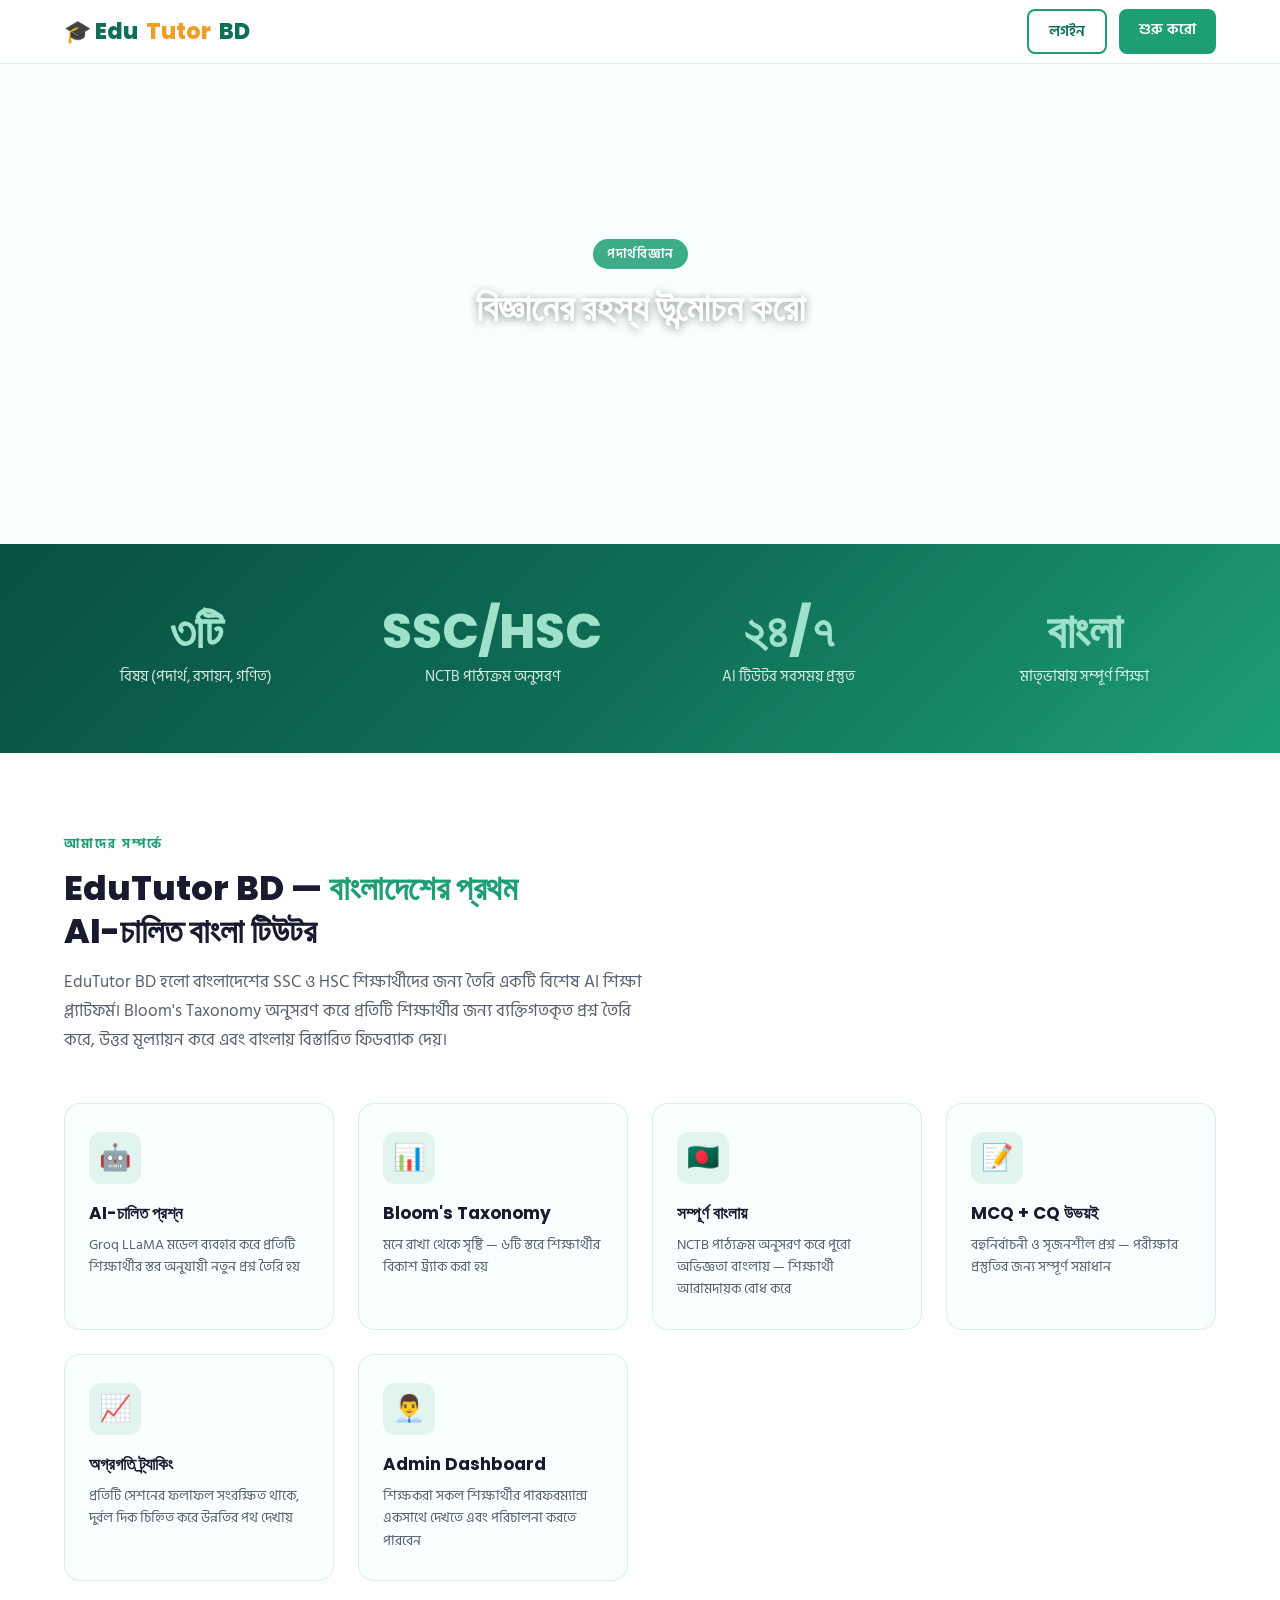
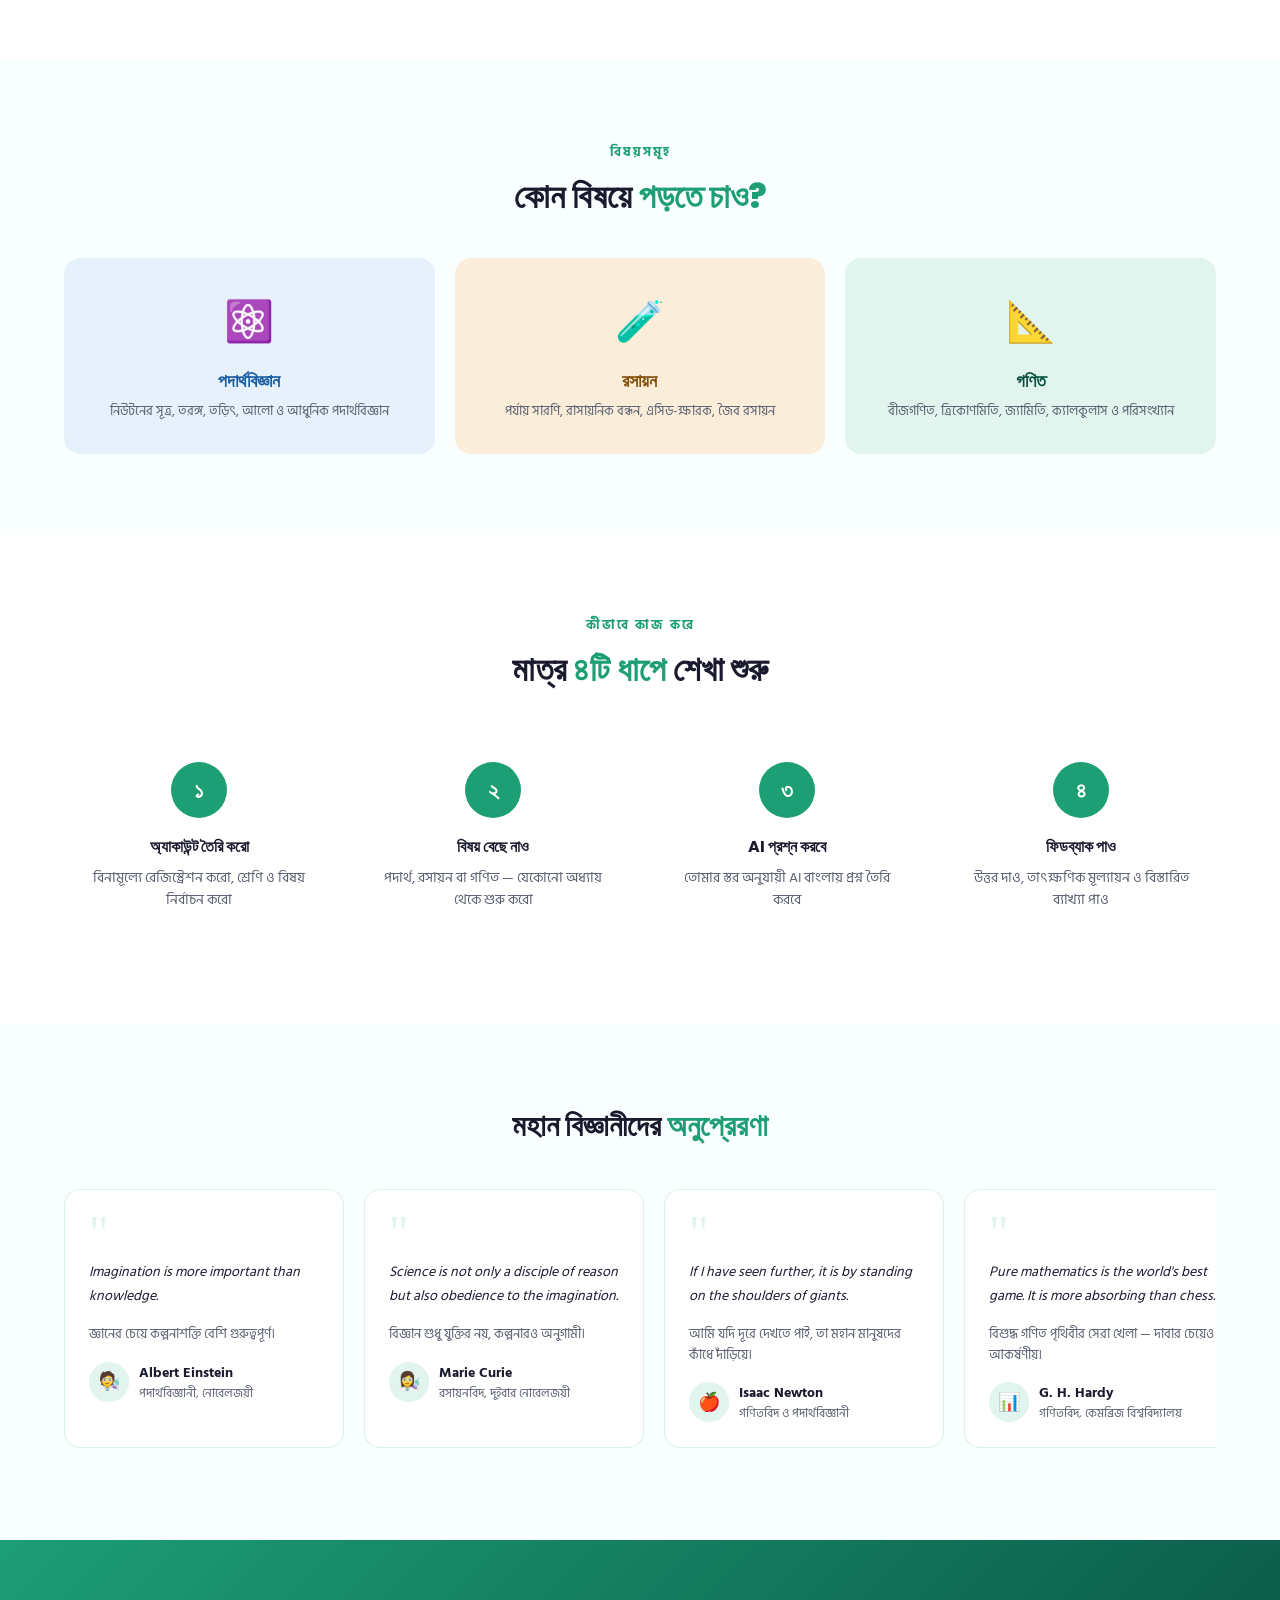
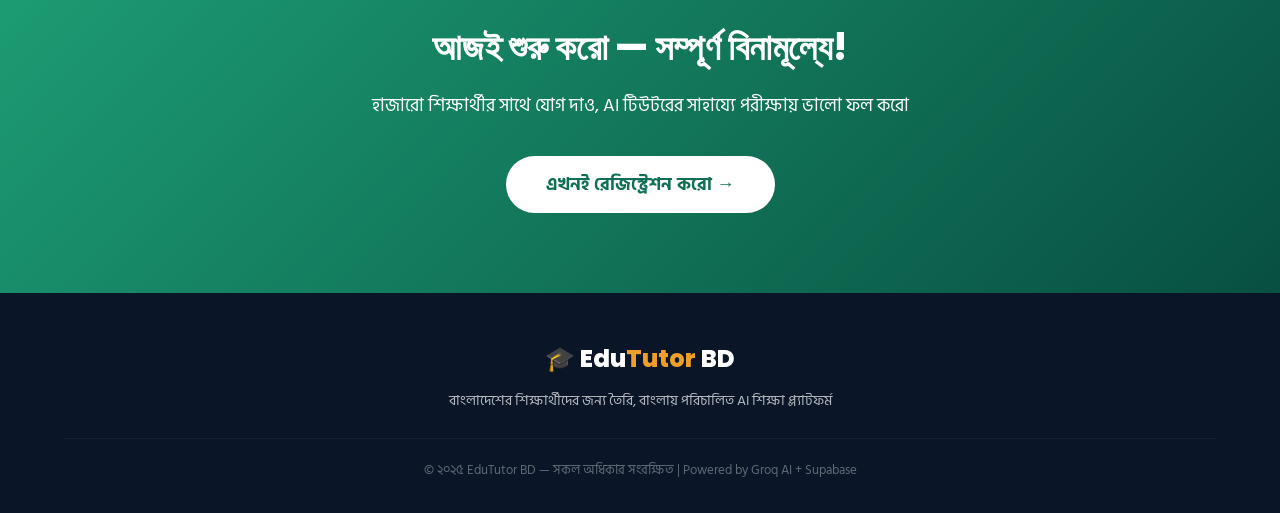
==== public/eduhome.html @ 16c351c5 "edu home" ====
<!DOCTYPE html>
<html lang="bn">
<head>
<meta charset="UTF-8">
<meta name="viewport" content="width=device-width, initial-scale=1.0">
<title>EduTutor BD — Home</title>
<link href="https://fonts.googleapis.com/css2?family=Hind+Siliguri:wght@400;500;600;700&family=Poppins:wght@600;700;800&display=swap" rel="stylesheet">
<style>
  *, *::before, *::after { margin: 0; padding: 0; box-sizing: border-box; }

  :root {
    --green: #1D9E75;
    --green-dark: #0F6E56;
    --green-light: #E1F5EE;
    --blue: #378ADD;
    --blue-light: #E6F1FB;
    --amber: #EF9F27;
    --text: #1a1a2e;
    --text-muted: #5a6070;
    --bg: #f8fffe;
    --white: #ffffff;
    --card-bg: #ffffff;
    --border: rgba(29,158,117,0.15);
  }

  html { scroll-behavior: smooth; }

  body {
    font-family: 'Hind Siliguri', sans-serif;
    background: var(--bg);
    color: var(--text);
    overflow-x: hidden;
  }

  /* NAVBAR */
  nav {
    position: fixed; top: 0; left: 0; right: 0;
    background: rgba(255,255,255,0.95);
    backdrop-filter: blur(10px);
    border-bottom: 1px solid var(--border);
    padding: 0 5%;
    display: flex; align-items: center; justify-content: space-between;
    height: 64px;
    z-index: 100;
  }
  .nav-logo {
    font-family: 'Poppins', sans-serif;
    font-size: 22px; font-weight: 800;
    color: var(--green-dark);
    display: flex; align-items: center; gap: 8px;
  }
  .nav-logo span { color: var(--amber); }
  .nav-btns { display: flex; gap: 12px; }
  .btn-outline {
    padding: 8px 20px;
    border: 2px solid var(--green);
    border-radius: 8px;
    background: transparent;
    color: var(--green-dark);
    font-family: 'Hind Siliguri', sans-serif;
    font-size: 15px; font-weight: 600;
    cursor: pointer;
    transition: all 0.2s;
    text-decoration: none;
  }
  .btn-outline:hover { background: var(--green-light); }
  .btn-solid {
    padding: 8px 20px;
    border: none;
    border-radius: 8px;
    background: var(--green);
    color: white;
    font-family: 'Hind Siliguri', sans-serif;
    font-size: 15px; font-weight: 600;
    cursor: pointer;
    transition: all 0.2s;
    text-decoration: none;
  }
  .btn-solid:hover { background: var(--green-dark); }

  /* HERO SLIDER */
  .hero {
    margin-top: 64px;
    position: relative;
    height: 480px;
    overflow: hidden;
  }
  .slide {
    position: absolute; inset: 0;
    opacity: 0;
    transition: opacity 1s ease;
    display: flex; align-items: center; justify-content: center;
  }
  .slide.active { opacity: 1; }
  .slide-bg {
    position: absolute; inset: 0;
    background-size: cover;
    background-position: center;
    filter: brightness(0.55);
  }
  .slide-content {
    position: relative; z-index: 2;
    text-align: center;
    color: white;
    padding: 0 20px;
    max-width: 700px;
  }
  .slide-tag {
    display: inline-block;
    background: rgba(29,158,117,0.85);
    color: white;
    font-size: 13px; font-weight: 600;
    padding: 4px 14px;
    border-radius: 20px;
    margin-bottom: 16px;
    letter-spacing: 1px;
    text-transform: uppercase;
  }
  .slide-content h2 {
    font-family: 'Poppins', sans-serif;
    font-size: 38px; font-weight: 800;
    line-height: 1.2;
    margin-bottom: 12px;
    text-shadow: 0 2px 8px rgba(0,0,0,0.4);
  }
  .slide-content p {
    font-size: 16px;
    opacity: 0.9;
    line-height: 1.6;
  }
  .slide-dots {
    position: absolute; bottom: 20px; left: 50%;
    transform: translateX(-50%);
    display: flex; gap: 8px; z-index: 5;
  }
  .dot {
    width: 8px; height: 8px;
    border-radius: 50%;
    background: rgba(255,255,255,0.5);
    cursor: pointer;
    transition: all 0.3s;
  }
  .dot.active {
    background: white;
    width: 24px;
    border-radius: 4px;
  }

  /* SECTION */
  section { padding: 80px 5%; }

  /* SUMMARY */
  .summary-section {
    background: white;
    padding: 80px 5%;
  }
  .section-label {
    font-size: 13px; font-weight: 700;
    color: var(--green);
    letter-spacing: 2px;
    text-transform: uppercase;
    margin-bottom: 12px;
  }
  .section-title {
    font-family: 'Poppins', sans-serif;
    font-size: 34px; font-weight: 800;
    color: var(--text);
    margin-bottom: 16px;
    line-height: 1.25;
  }
  .section-title span { color: var(--green); }
  .section-sub {
    font-size: 17px;
    color: var(--text-muted);
    max-width: 600px;
    line-height: 1.7;
    margin-bottom: 48px;
  }
  .features-grid {
    display: grid;
    grid-template-columns: repeat(auto-fit, minmax(240px, 1fr));
    gap: 24px;
  }
  .feature-card {
    background: var(--bg);
    border: 1.5px solid var(--border);
    border-radius: 16px;
    padding: 28px 24px;
    transition: transform 0.2s, box-shadow 0.2s;
  }
  .feature-card:hover {
    transform: translateY(-4px);
    box-shadow: 0 12px 32px rgba(29,158,117,0.12);
  }
  .feature-icon {
    width: 52px; height: 52px;
    border-radius: 12px;
    background: var(--green-light);
    display: flex; align-items: center; justify-content: center;
    font-size: 26px;
    margin-bottom: 16px;
  }
  .feature-card h3 {
    font-family: 'Poppins', sans-serif;
    font-size: 17px; font-weight: 700;
    color: var(--text);
    margin-bottom: 8px;
  }
  .feature-card p {
    font-size: 14px;
    color: var(--text-muted);
    line-height: 1.6;
  }

  /* STATS */
  .stats-section {
    background: linear-gradient(135deg, #085041 0%, #0F6E56 50%, #1D9E75 100%);
    padding: 64px 5%;
  }
  .stats-grid {
    display: grid;
    grid-template-columns: repeat(auto-fit, minmax(180px, 1fr));
    gap: 32px;
    text-align: center;
  }
  .stat-item { color: white; }
  .stat-number {
    font-family: 'Poppins', sans-serif;
    font-size: 48px; font-weight: 800;
    color: #9FE1CB;
    line-height: 1;
    margin-bottom: 8px;
  }
  .stat-label {
    font-size: 15px;
    opacity: 0.85;
  }

  /* SUBJECTS */
  .subjects-grid {
    display: grid;
    grid-template-columns: repeat(auto-fit, minmax(200px, 1fr));
    gap: 20px;
  }
  .subject-card {
    border-radius: 16px;
    padding: 32px 24px;
    text-align: center;
    cursor: pointer;
    transition: transform 0.2s;
  }
  .subject-card:hover { transform: translateY(-4px); }
  .subject-card.physics { background: #E6F1FB; }
  .subject-card.chemistry { background: #FAEEDA; }
  .subject-card.math { background: #E1F5EE; }
  .subject-emoji { font-size: 40px; margin-bottom: 12px; }
  .subject-card h3 {
    font-family: 'Poppins', sans-serif;
    font-size: 18px; font-weight: 700;
    margin-bottom: 6px;
  }
  .subject-card.physics h3 { color: #185FA5; }
  .subject-card.chemistry h3 { color: #854F0B; }
  .subject-card.math h3 { color: #085041; }
  .subject-card p { font-size: 13px; color: var(--text-muted); }

  /* SCIENTISTS / QUOTES */
  .quotes-section {
    background: #f8fffe;
    padding: 80px 5%;
  }
  .quotes-title {
    font-family: 'Poppins', sans-serif;
    font-size: 30px; font-weight: 800;
    color: var(--text);
    margin-bottom: 40px;
    text-align: center;
  }
  .quotes-title span { color: var(--green); }
  .quotes-scroll {
    display: flex;
    gap: 20px;
    overflow-x: auto;
    padding-bottom: 12px;
    scrollbar-width: none;
  }
  .quotes-scroll::-webkit-scrollbar { display: none; }
  .quote-card {
    min-width: 280px;
    background: white;
    border: 1.5px solid var(--border);
    border-radius: 16px;
    padding: 24px;
    position: relative;
  }
  .quote-mark {
    font-size: 48px;
    color: var(--green-light);
    font-family: Georgia, serif;
    line-height: 0.8;
    margin-bottom: 8px;
  }
  .quote-text {
    font-size: 14px;
    color: var(--text);
    line-height: 1.7;
    margin-bottom: 16px;
    font-style: italic;
  }
  .quote-text-bn {
    font-size: 13px;
    color: var(--text-muted);
    line-height: 1.6;
    margin-bottom: 16px;
  }
  .quote-author {
    display: flex; align-items: center; gap: 10px;
  }
  .author-avatar {
    width: 40px; height: 40px;
    border-radius: 50%;
    background: var(--green-light);
    display: flex; align-items: center; justify-content: center;
    font-size: 18px;
  }
  .author-name {
    font-size: 14px; font-weight: 700;
    color: var(--text);
  }
  .author-title {
    font-size: 12px;
    color: var(--text-muted);
  }

  /* HOW IT WORKS */
  .steps-grid {
    display: grid;
    grid-template-columns: repeat(auto-fit, minmax(200px, 1fr));
    gap: 24px;
    position: relative;
  }
  .step-card {
    text-align: center;
    padding: 32px 20px;
  }
  .step-num {
    width: 56px; height: 56px;
    border-radius: 50%;
    background: var(--green);
    color: white;
    font-family: 'Poppins', sans-serif;
    font-size: 22px; font-weight: 800;
    display: flex; align-items: center; justify-content: center;
    margin: 0 auto 16px;
  }
  .step-card h3 {
    font-family: 'Poppins', sans-serif;
    font-size: 16px; font-weight: 700;
    color: var(--text);
    margin-bottom: 8px;
  }
  .step-card p {
    font-size: 14px;
    color: var(--text-muted);
    line-height: 1.6;
  }

  /* CTA */
  .cta-section {
    background: linear-gradient(135deg, #1D9E75, #085041);
    padding: 80px 5%;
    text-align: center;
    color: white;
  }
  .cta-section h2 {
    font-family: 'Poppins', sans-serif;
    font-size: 36px; font-weight: 800;
    margin-bottom: 16px;
  }
  .cta-section p {
    font-size: 18px;
    opacity: 0.9;
    margin-bottom: 36px;
  }
  .cta-btn {
    display: inline-block;
    background: white;
    color: var(--green-dark);
    font-family: 'Hind Siliguri', sans-serif;
    font-size: 18px; font-weight: 700;
    padding: 14px 40px;
    border-radius: 50px;
    text-decoration: none;
    transition: all 0.2s;
    border: none; cursor: pointer;
  }
  .cta-btn:hover {
    background: var(--green-light);
    transform: scale(1.04);
  }

  /* FOOTER */
  footer {
    background: #0a1628;
    color: rgba(255,255,255,0.7);
    padding: 48px 5% 32px;
    text-align: center;
  }
  footer .logo {
    font-family: 'Poppins', sans-serif;
    font-size: 24px; font-weight: 800;
    color: white;
    margin-bottom: 12px;
  }
  footer .logo span { color: var(--amber); }
  footer p { font-size: 14px; line-height: 1.8; }
  footer .footer-links {
    display: flex; justify-content: center; gap: 24px;
    margin: 20px 0;
    flex-wrap: wrap;
  }
  footer .footer-links a {
    color: rgba(255,255,255,0.6);
    text-decoration: none;
    font-size: 14px;
    transition: color 0.2s;
  }
  footer .footer-links a:hover { color: var(--green); }
  .footer-copy {
    margin-top: 24px;
    font-size: 13px;
    opacity: 0.5;
    border-top: 1px solid rgba(255,255,255,0.1);
    padding-top: 20px;
  }

  /* ANIMATIONS */
  .fade-in {
    opacity: 0;
    transform: translateY(24px);
    transition: opacity 0.7s ease, transform 0.7s ease;
  }
  .fade-in.visible {
    opacity: 1;
    transform: translateY(0);
  }

  @media (max-width: 600px) {
    .slide-content h2 { font-size: 24px; }
    .section-title { font-size: 24px; }
    .stat-number { font-size: 36px; }
    .hero { height: 360px; }
  }
</style>
</head>
<body>

<!-- NAVBAR -->
<nav>
  <div class="nav-logo">🎓 Edu<span>Tutor</span> BD</div>
  <div class="nav-btns">
    <a href="index.html" class="btn-outline">লগইন</a>
    <a href="register.html" class="btn-solid">শুরু করো</a>
  </div>
</nav>

<!-- HERO SLIDER -->
<div class="hero">
  <div class="slide active" id="slide-0">
    <div class="slide-bg" style="background-image: url('https://images.unsplash.com/photo-1532094349884-543bc11b234d?w=1400&q=80')"></div>
    <div class="slide-content">
      <div class="slide-tag">পদার্থবিজ্ঞান</div>
      <h2>বিজ্ঞানের রহস্য উন্মোচন করো</h2>
      <p>নিউটনের গতিসূত্র থেকে কোয়ান্টাম পদার্থবিজ্ঞান — AI-এর সাহায্যে সহজে শেখো</p>
    </div>
  </div>
  <div class="slide" id="slide-1">
    <div class="slide-bg" style="background-image: url('https://images.unsplash.com/photo-1628595351029-c2bf17511435?w=1400&q=80')"></div>
    <div class="slide-content">
      <div class="slide-tag">রসায়ন</div>
      <h2>রসায়নের জগতে স্বাগতম</h2>
      <p>পর্যায় সারণি থেকে জৈব রসায়ন — বাংলায় শেখো, বুঝে শেখো</p>
    </div>
  </div>
  <div class="slide" id="slide-2">
    <div class="slide-bg" style="background-image: url('https://images.unsplash.com/photo-1635070041078-e363dbe005cb?w=1400&q=80')"></div>
    <div class="slide-content">
      <div class="slide-tag">গণিত</div>
      <h2>গণিতকে ভয় নয়, ভালোবাসো</h2>
      <p>বীজগণিত, জ্যামিতি, ক্যালকুলাস — AI টিউটর তোমার পাশে সবসময়</p>
    </div>
  </div>
  <div class="slide-dots">
    <div class="dot active" onclick="goSlide(0)"></div>
    <div class="dot" onclick="goSlide(1)"></div>
    <div class="dot" onclick="goSlide(2)"></div>
  </div>
</div>

<!-- STATS -->
<div class="stats-section">
  <div class="stats-grid">
    <div class="stat-item fade-in">
      <div class="stat-number">৩টি</div>
      <div class="stat-label">বিষয় (পদার্থ, রসায়ন, গণিত)</div>
    </div>
    <div class="stat-item fade-in">
      <div class="stat-number">SSC/HSC</div>
      <div class="stat-label">NCTB পাঠ্যক্রম অনুসরণ</div>
    </div>
    <div class="stat-item fade-in">
      <div class="stat-number">২৪/৭</div>
      <div class="stat-label">AI টিউটর সবসময় প্রস্তুত</div>
    </div>
    <div class="stat-item fade-in">
      <div class="stat-number">বাংলা</div>
      <div class="stat-label">মাতৃভাষায় সম্পূর্ণ শিক্ষা</div>
    </div>
  </div>
</div>

<!-- PROJECT SUMMARY -->
<div class="summary-section">
  <div class="fade-in">
    <div class="section-label">আমাদের সম্পর্কে</div>
    <h2 class="section-title">EduTutor BD — <span>বাংলাদেশের প্রথম</span><br>AI-চালিত বাংলা টিউটর</h2>
    <p class="section-sub">EduTutor BD হলো বাংলাদেশের SSC ও HSC শিক্ষার্থীদের জন্য তৈরি একটি বিশেষ AI শিক্ষা প্ল্যাটফর্ম। Bloom's Taxonomy অনুসরণ করে প্রতিটি শিক্ষার্থীর জন্য ব্যক্তিগতকৃত প্রশ্ন তৈরি করে, উত্তর মূল্যায়ন করে এবং বাংলায় বিস্তারিত ফিডব্যাক দেয়।</p>
  </div>
  <div class="features-grid">
    <div class="feature-card fade-in">
      <div class="feature-icon">🤖</div>
      <h3>AI-চালিত প্রশ্ন</h3>
      <p>Groq LLaMA মডেল ব্যবহার করে প্রতিটি শিক্ষার্থীর স্তর অনুযায়ী নতুন প্রশ্ন তৈরি হয়</p>
    </div>
    <div class="feature-card fade-in">
      <div class="feature-icon">📊</div>
      <h3>Bloom's Taxonomy</h3>
      <p>মনে রাখা থেকে সৃষ্টি — ৬টি স্তরে শিক্ষার্থীর বিকাশ ট্র্যাক করা হয়</p>
    </div>
    <div class="feature-card fade-in">
      <div class="feature-icon">🇧🇩</div>
      <h3>সম্পূর্ণ বাংলায়</h3>
      <p>NCTB পাঠ্যক্রম অনুসরণ করে পুরো অভিজ্ঞতা বাংলায় — শিক্ষার্থী আরামদায়ক বোধ করে</p>
    </div>
    <div class="feature-card fade-in">
      <div class="feature-icon">📝</div>
      <h3>MCQ + CQ উভয়ই</h3>
      <p>বহুনির্বাচনী ও সৃজনশীল প্রশ্ন — পরীক্ষার প্রস্তুতির জন্য সম্পূর্ণ সমাধান</p>
    </div>
    <div class="feature-card fade-in">
      <div class="feature-icon">📈</div>
      <h3>অগ্রগতি ট্র্যাকিং</h3>
      <p>প্রতিটি সেশনের ফলাফল সংরক্ষিত থাকে, দুর্বল দিক চিহ্নিত করে উন্নতির পথ দেখায়</p>
    </div>
    <div class="feature-card fade-in">
      <div class="feature-icon">👨‍💼</div>
      <h3>Admin Dashboard</h3>
      <p>শিক্ষকরা সকল শিক্ষার্থীর পারফরম্যান্স একসাথে দেখতে এবং পরিচালনা করতে পারবেন</p>
    </div>
  </div>
</div>

<!-- SUBJECTS -->
<section style="background: var(--bg);">
  <div class="fade-in" style="text-align:center; margin-bottom: 40px;">
    <div class="section-label">বিষয়সমূহ</div>
    <h2 class="section-title" style="text-align:center;">কোন বিষয়ে <span>পড়তে চাও?</span></h2>
  </div>
  <div class="subjects-grid fade-in">
    <div class="subject-card physics">
      <div class="subject-emoji">⚛️</div>
      <h3>পদার্থবিজ্ঞান</h3>
      <p>নিউটনের সূত্র, তরঙ্গ, তড়িৎ, আলো ও আধুনিক পদার্থবিজ্ঞান</p>
    </div>
    <div class="subject-card chemistry">
      <div class="subject-emoji">🧪</div>
      <h3>রসায়ন</h3>
      <p>পর্যায় সারণি, রাসায়নিক বন্ধন, এসিড-ক্ষারক, জৈব রসায়ন</p>
    </div>
    <div class="subject-card math">
      <div class="subject-emoji">📐</div>
      <h3>গণিত</h3>
      <p>বীজগণিত, ত্রিকোণমিতি, জ্যামিতি, ক্যালকুলাস ও পরিসংখ্যান</p>
    </div>
  </div>
</section>

<!-- HOW IT WORKS -->
<section style="background: white;">
  <div class="fade-in" style="text-align:center; margin-bottom: 40px;">
    <div class="section-label">কীভাবে কাজ করে</div>
    <h2 class="section-title" style="text-align:center;">মাত্র <span>৪টি ধাপে</span> শেখা শুরু</h2>
  </div>
  <div class="steps-grid fade-in">
    <div class="step-card">
      <div class="step-num">১</div>
      <h3>অ্যাকাউন্ট তৈরি করো</h3>
      <p>বিনামূল্যে রেজিস্ট্রেশন করো, শ্রেণি ও বিষয় নির্বাচন করো</p>
    </div>
    <div class="step-card">
      <div class="step-num">২</div>
      <h3>বিষয় বেছে নাও</h3>
      <p>পদার্থ, রসায়ন বা গণিত — যেকোনো অধ্যায় থেকে শুরু করো</p>
    </div>
    <div class="step-card">
      <div class="step-num">৩</div>
      <h3>AI প্রশ্ন করবে</h3>
      <p>তোমার স্তর অনুযায়ী AI বাংলায় প্রশ্ন তৈরি করবে</p>
    </div>
    <div class="step-card">
      <div class="step-num">৪</div>
      <h3>ফিডব্যাক পাও</h3>
      <p>উত্তর দাও, তাৎক্ষণিক মূল্যায়ন ও বিস্তারিত ব্যাখ্যা পাও</p>
    </div>
  </div>
</section>

<!-- SCIENTIST QUOTES -->
<div class="quotes-section">
  <h2 class="quotes-title fade-in">মহান বিজ্ঞানীদের <span>অনুপ্রেরণা</span></h2>
  <div class="quotes-scroll fade-in">
    <div class="quote-card">
      <div class="quote-mark">"</div>
      <p class="quote-text">Imagination is more important than knowledge.</p>
      <p class="quote-text-bn">জ্ঞানের চেয়ে কল্পনাশক্তি বেশি গুরুত্বপূর্ণ।</p>
      <div class="quote-author">
        <div class="author-avatar">🧑‍🔬</div>
        <div>
          <div class="author-name">Albert Einstein</div>
          <div class="author-title">পদার্থবিজ্ঞানী, নোবেলজয়ী</div>
        </div>
      </div>
    </div>
    <div class="quote-card">
      <div class="quote-mark">"</div>
      <p class="quote-text">Science is not only a disciple of reason but also obedience to the imagination.</p>
      <p class="quote-text-bn">বিজ্ঞান শুধু যুক্তির নয়, কল্পনারও অনুগামী।</p>
      <div class="quote-author">
        <div class="author-avatar">👩‍🔬</div>
        <div>
          <div class="author-name">Marie Curie</div>
          <div class="author-title">রসায়নবিদ, দুইবার নোবেলজয়ী</div>
        </div>
      </div>
    </div>
    <div class="quote-card">
      <div class="quote-mark">"</div>
      <p class="quote-text">If I have seen further, it is by standing on the shoulders of giants.</p>
      <p class="quote-text-bn">আমি যদি দূরে দেখতে পাই, তা মহান মানুষদের কাঁধে দাঁড়িয়ে।</p>
      <div class="quote-author">
        <div class="author-avatar">🍎</div>
        <div>
          <div class="author-name">Isaac Newton</div>
          <div class="author-title">গণিতবিদ ও পদার্থবিজ্ঞানী</div>
        </div>
      </div>
    </div>
    <div class="quote-card">
      <div class="quote-mark">"</div>
      <p class="quote-text">Pure mathematics is the world's best game. It is more absorbing than chess.</p>
      <p class="quote-text-bn">বিশুদ্ধ গণিত পৃথিবীর সেরা খেলা — দাবার চেয়েও আকর্ষণীয়।</p>
      <div class="quote-author">
        <div class="author-avatar">📊</div>
        <div>
          <div class="author-name">G. H. Hardy</div>
          <div class="author-title">গণিতবিদ, কেমব্রিজ বিশ্ববিদ্যালয়</div>
        </div>
      </div>
    </div>
    <div class="quote-card">
      <div class="quote-mark">"</div>
      <p class="quote-text">The important thing is not to stop questioning.</p>
      <p class="quote-text-bn">গুরুত্বপূর্ণ বিষয় হলো প্রশ্ন করা বন্ধ না করা।</p>
      <div class="quote-author">
        <div class="author-avatar">💡</div>
        <div>
          <div class="author-name">Albert Einstein</div>
          <div class="author-title">পদার্থবিজ্ঞানী</div>
        </div>
      </div>
    </div>
    <div class="quote-card">
      <div class="quote-mark">"</div>
      <p class="quote-text">শিক্ষাই জাতির মেরুদণ্ড।</p>
      <p class="quote-text-bn">Education is the backbone of a nation.</p>
      <div class="quote-author">
        <div class="author-avatar">🇧🇩</div>
        <div>
          <div class="author-name">বাংলাদেশের প্রবাদ</div>
          <div class="author-title">বাংলা লোকজ্ঞান</div>
        </div>
      </div>
    </div>
  </div>
</div>

<!-- CTA -->
<div class="cta-section">
  <h2 class="fade-in">আজই শুরু করো — সম্পূর্ণ বিনামূল্যে!</h2>
  <p class="fade-in">হাজারো শিক্ষার্থীর সাথে যোগ দাও, AI টিউটরের সাহায্যে পরীক্ষায় ভালো ফল করো</p>
  <a href="register.html" class="cta-btn fade-in">এখনই রেজিস্ট্রেশন করো →</a>
</div>

<!-- FOOTER -->
<footer>
  <div class="logo">🎓 Edu<span>Tutor</span> BD</div>
  <p>বাংলাদেশের শিক্ষার্থীদের জন্য তৈরি, বাংলায় পরিচালিত AI শিক্ষা প্ল্যাটফর্ম</p>
  
  <div class="footer-copy">© ২০২৫ EduTutor BD — সকল অধিকার সংরক্ষিত | Powered by Groq AI + Supabase</div>
</footer>

<script>
  let current = 0;
  const slides = document.querySelectorAll('.slide');
  const dots = document.querySelectorAll('.dot');

  function goSlide(n) {
    slides[current].classList.remove('active');
    dots[current].classList.remove('active');
    current = n;
    slides[current].classList.add('active');
    dots[current].classList.add('active');
  }

  setInterval(() => {
    goSlide((current + 1) % slides.length);
  }, 3000);

  const observer = new IntersectionObserver((entries) => {
    entries.forEach(e => {
      if (e.isIntersecting) e.target.classList.add('visible');
    });
  }, { threshold: 0.15 });

  document.querySelectorAll('.fade-in').forEach(el => observer.observe(el));
</script>
</body>
</html>
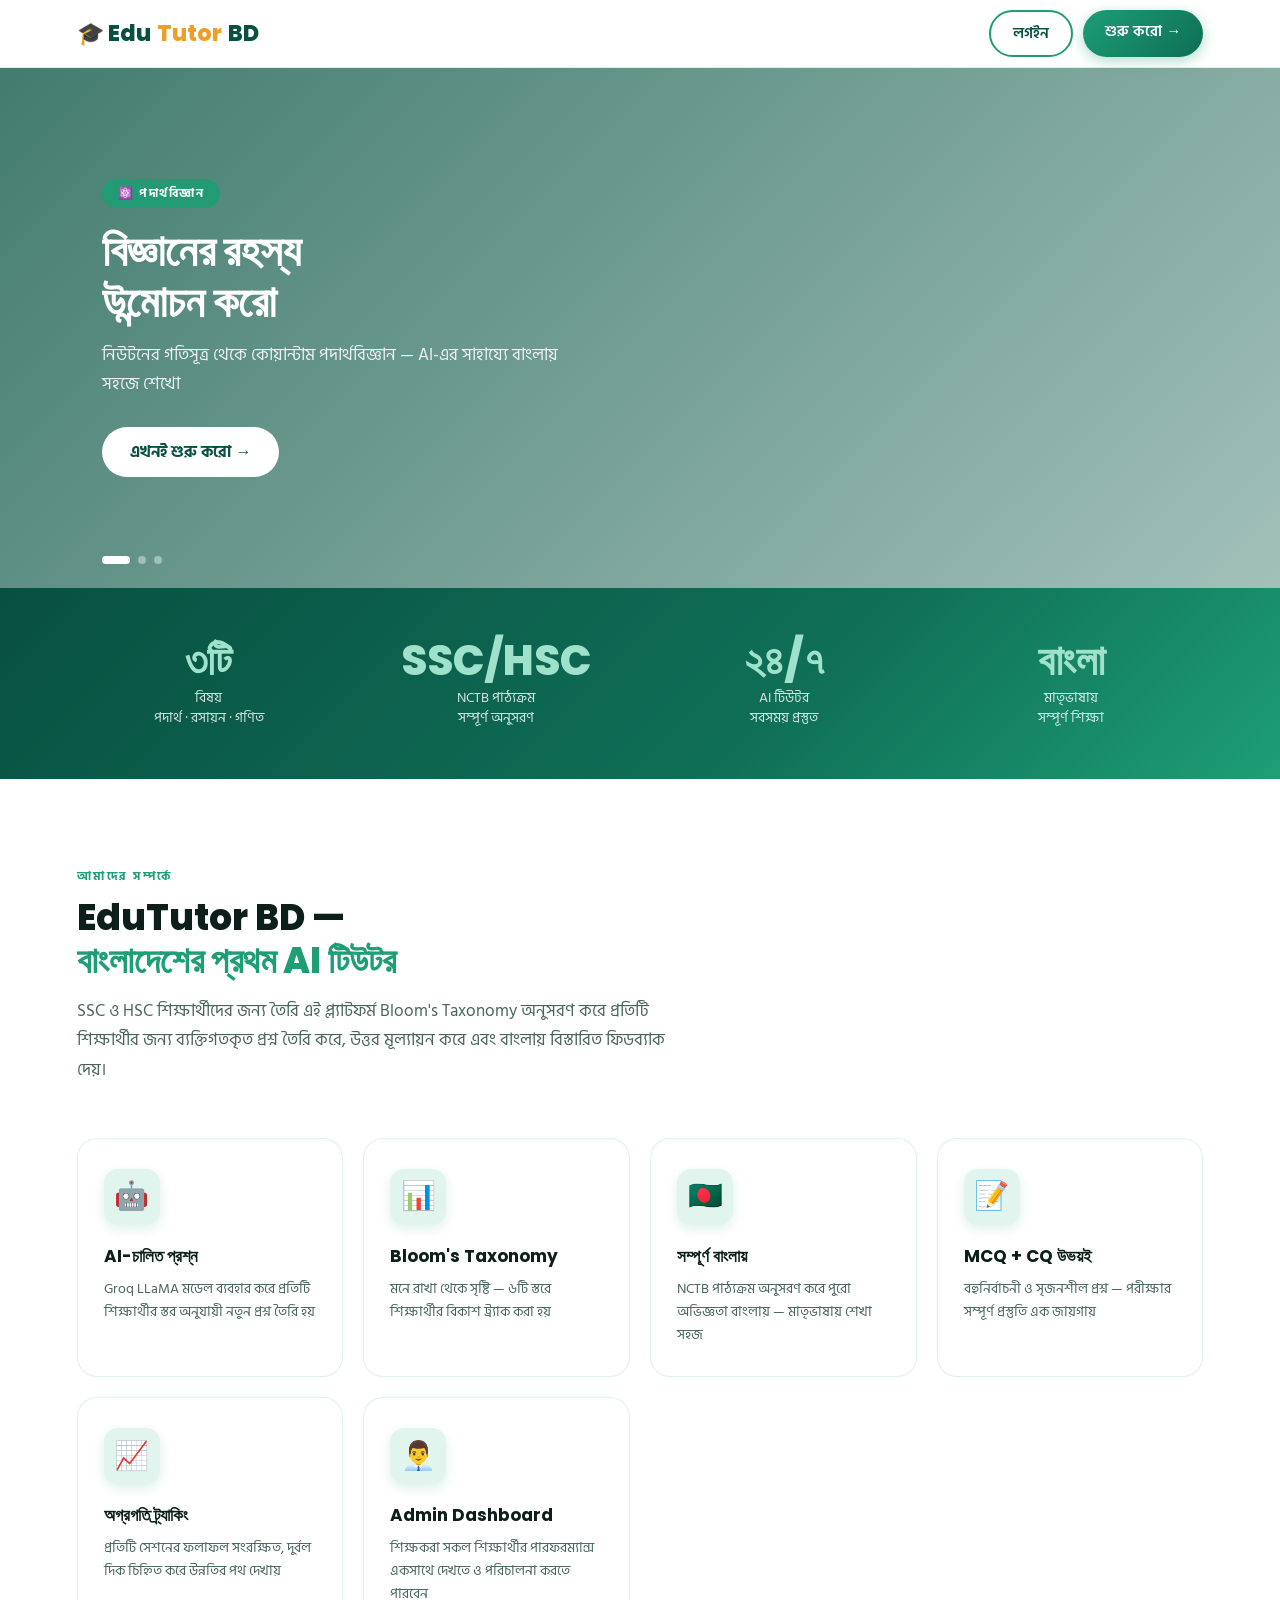
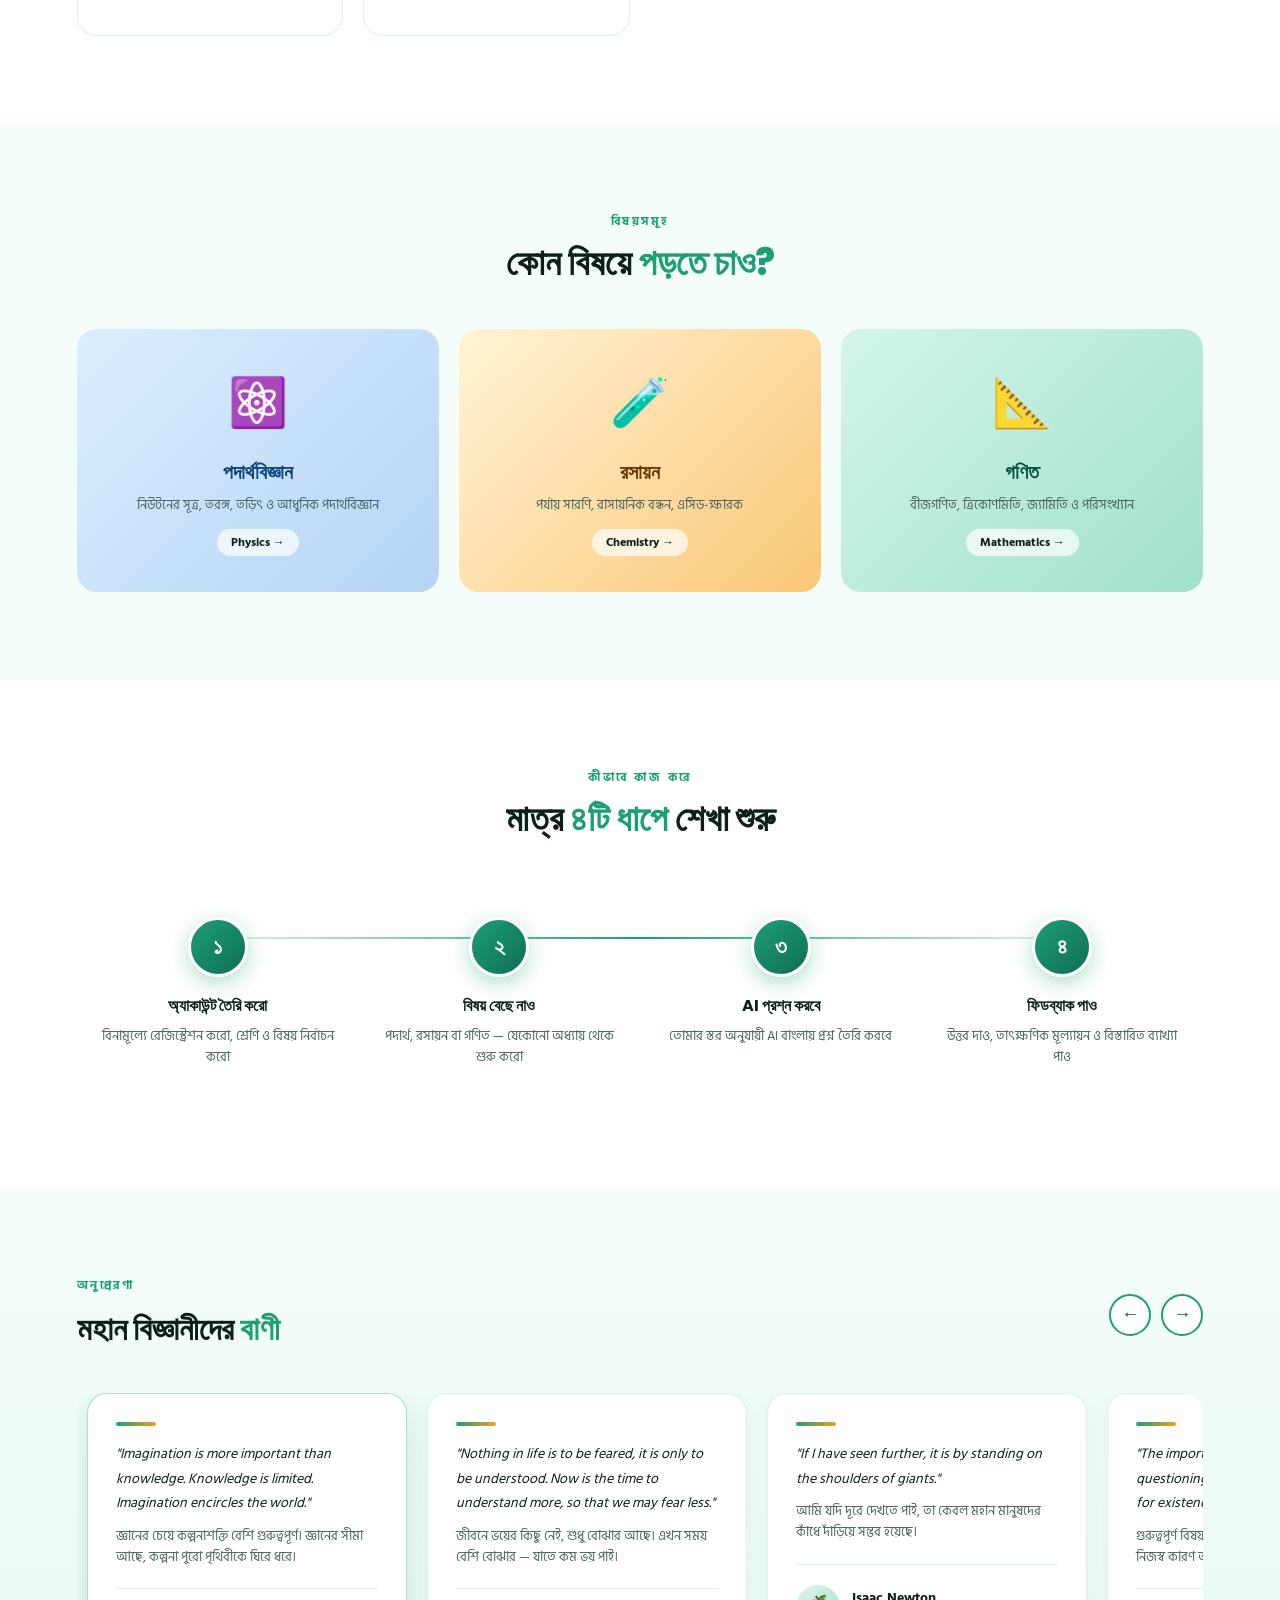
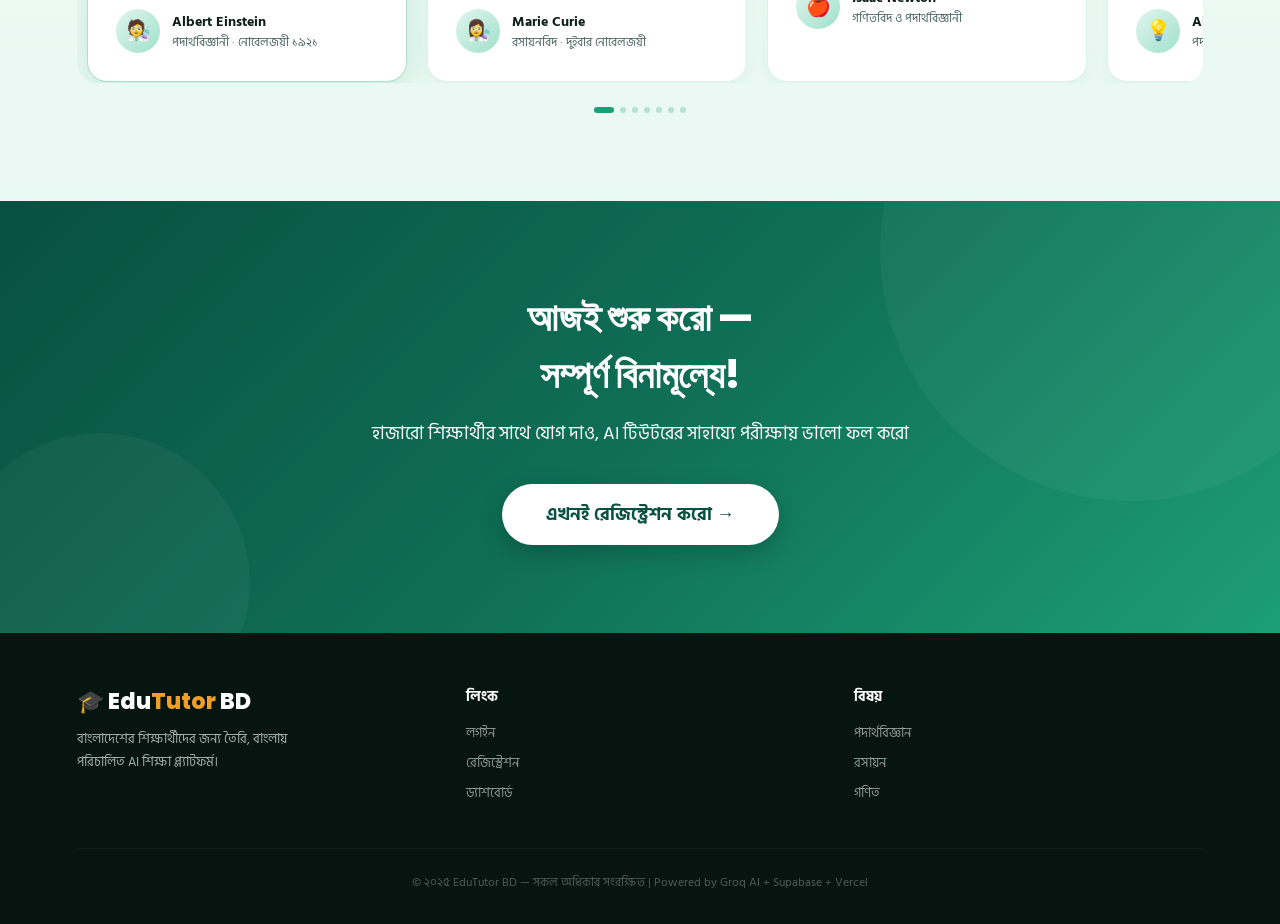
==== commit 8dba4ac8: "edu home 2" ====
--- a/public/eduhome.html
+++ b/public/eduhome.html
@@ -6,451 +6,254 @@
 <title>EduTutor BD — Home</title>
 <link href="https://fonts.googleapis.com/css2?family=Hind+Siliguri:wght@400;500;600;700&family=Poppins:wght@600;700;800&display=swap" rel="stylesheet">
 <style>
-  *, *::before, *::after { margin: 0; padding: 0; box-sizing: border-box; }
-
-  :root {
-    --green: #1D9E75;
-    --green-dark: #0F6E56;
-    --green-light: #E1F5EE;
-    --blue: #378ADD;
-    --blue-light: #E6F1FB;
-    --amber: #EF9F27;
-    --text: #1a1a2e;
-    --text-muted: #5a6070;
-    --bg: #f8fffe;
-    --white: #ffffff;
-    --card-bg: #ffffff;
-    --border: rgba(29,158,117,0.15);
-  }
-
-  html { scroll-behavior: smooth; }
-
-  body {
-    font-family: 'Hind Siliguri', sans-serif;
-    background: var(--bg);
-    color: var(--text);
-    overflow-x: hidden;
-  }
-
-  /* NAVBAR */
-  nav {
-    position: fixed; top: 0; left: 0; right: 0;
-    background: rgba(255,255,255,0.95);
-    backdrop-filter: blur(10px);
-    border-bottom: 1px solid var(--border);
-    padding: 0 5%;
-    display: flex; align-items: center; justify-content: space-between;
-    height: 64px;
-    z-index: 100;
-  }
-  .nav-logo {
-    font-family: 'Poppins', sans-serif;
-    font-size: 22px; font-weight: 800;
-    color: var(--green-dark);
-    display: flex; align-items: center; gap: 8px;
-  }
-  .nav-logo span { color: var(--amber); }
-  .nav-btns { display: flex; gap: 12px; }
-  .btn-outline {
-    padding: 8px 20px;
-    border: 2px solid var(--green);
-    border-radius: 8px;
-    background: transparent;
-    color: var(--green-dark);
-    font-family: 'Hind Siliguri', sans-serif;
-    font-size: 15px; font-weight: 600;
-    cursor: pointer;
-    transition: all 0.2s;
-    text-decoration: none;
-  }
-  .btn-outline:hover { background: var(--green-light); }
-  .btn-solid {
-    padding: 8px 20px;
-    border: none;
-    border-radius: 8px;
-    background: var(--green);
-    color: white;
-    font-family: 'Hind Siliguri', sans-serif;
-    font-size: 15px; font-weight: 600;
-    cursor: pointer;
-    transition: all 0.2s;
-    text-decoration: none;
-  }
-  .btn-solid:hover { background: var(--green-dark); }
-
-  /* HERO SLIDER */
-  .hero {
-    margin-top: 64px;
-    position: relative;
-    height: 480px;
-    overflow: hidden;
-  }
-  .slide {
-    position: absolute; inset: 0;
-    opacity: 0;
-    transition: opacity 1s ease;
-    display: flex; align-items: center; justify-content: center;
-  }
-  .slide.active { opacity: 1; }
-  .slide-bg {
-    position: absolute; inset: 0;
-    background-size: cover;
-    background-position: center;
-    filter: brightness(0.55);
-  }
-  .slide-content {
-    position: relative; z-index: 2;
-    text-align: center;
-    color: white;
-    padding: 0 20px;
-    max-width: 700px;
-  }
-  .slide-tag {
-    display: inline-block;
-    background: rgba(29,158,117,0.85);
-    color: white;
-    font-size: 13px; font-weight: 600;
-    padding: 4px 14px;
-    border-radius: 20px;
-    margin-bottom: 16px;
-    letter-spacing: 1px;
-    text-transform: uppercase;
-  }
-  .slide-content h2 {
-    font-family: 'Poppins', sans-serif;
-    font-size: 38px; font-weight: 800;
-    line-height: 1.2;
-    margin-bottom: 12px;
-    text-shadow: 0 2px 8px rgba(0,0,0,0.4);
-  }
-  .slide-content p {
-    font-size: 16px;
-    opacity: 0.9;
-    line-height: 1.6;
-  }
-  .slide-dots {
-    position: absolute; bottom: 20px; left: 50%;
-    transform: translateX(-50%);
-    display: flex; gap: 8px; z-index: 5;
-  }
-  .dot {
-    width: 8px; height: 8px;
-    border-radius: 50%;
-    background: rgba(255,255,255,0.5);
-    cursor: pointer;
-    transition: all 0.3s;
-  }
-  .dot.active {
-    background: white;
-    width: 24px;
-    border-radius: 4px;
-  }
-
-  /* SECTION */
-  section { padding: 80px 5%; }
-
-  /* SUMMARY */
-  .summary-section {
-    background: white;
-    padding: 80px 5%;
-  }
-  .section-label {
-    font-size: 13px; font-weight: 700;
-    color: var(--green);
-    letter-spacing: 2px;
-    text-transform: uppercase;
-    margin-bottom: 12px;
-  }
-  .section-title {
-    font-family: 'Poppins', sans-serif;
-    font-size: 34px; font-weight: 800;
-    color: var(--text);
-    margin-bottom: 16px;
-    line-height: 1.25;
-  }
-  .section-title span { color: var(--green); }
-  .section-sub {
-    font-size: 17px;
-    color: var(--text-muted);
-    max-width: 600px;
-    line-height: 1.7;
-    margin-bottom: 48px;
-  }
-  .features-grid {
-    display: grid;
-    grid-template-columns: repeat(auto-fit, minmax(240px, 1fr));
-    gap: 24px;
-  }
-  .feature-card {
-    background: var(--bg);
-    border: 1.5px solid var(--border);
-    border-radius: 16px;
-    padding: 28px 24px;
-    transition: transform 0.2s, box-shadow 0.2s;
-  }
-  .feature-card:hover {
-    transform: translateY(-4px);
-    box-shadow: 0 12px 32px rgba(29,158,117,0.12);
-  }
-  .feature-icon {
-    width: 52px; height: 52px;
-    border-radius: 12px;
-    background: var(--green-light);
-    display: flex; align-items: center; justify-content: center;
-    font-size: 26px;
-    margin-bottom: 16px;
-  }
-  .feature-card h3 {
-    font-family: 'Poppins', sans-serif;
-    font-size: 17px; font-weight: 700;
-    color: var(--text);
-    margin-bottom: 8px;
-  }
-  .feature-card p {
-    font-size: 14px;
-    color: var(--text-muted);
-    line-height: 1.6;
-  }
-
-  /* STATS */
-  .stats-section {
-    background: linear-gradient(135deg, #085041 0%, #0F6E56 50%, #1D9E75 100%);
-    padding: 64px 5%;
-  }
-  .stats-grid {
-    display: grid;
-    grid-template-columns: repeat(auto-fit, minmax(180px, 1fr));
-    gap: 32px;
-    text-align: center;
-  }
-  .stat-item { color: white; }
-  .stat-number {
-    font-family: 'Poppins', sans-serif;
-    font-size: 48px; font-weight: 800;
-    color: #9FE1CB;
-    line-height: 1;
-    margin-bottom: 8px;
-  }
-  .stat-label {
-    font-size: 15px;
-    opacity: 0.85;
-  }
-
-  /* SUBJECTS */
-  .subjects-grid {
-    display: grid;
-    grid-template-columns: repeat(auto-fit, minmax(200px, 1fr));
-    gap: 20px;
-  }
-  .subject-card {
-    border-radius: 16px;
-    padding: 32px 24px;
-    text-align: center;
-    cursor: pointer;
-    transition: transform 0.2s;
-  }
-  .subject-card:hover { transform: translateY(-4px); }
-  .subject-card.physics { background: #E6F1FB; }
-  .subject-card.chemistry { background: #FAEEDA; }
-  .subject-card.math { background: #E1F5EE; }
-  .subject-emoji { font-size: 40px; margin-bottom: 12px; }
-  .subject-card h3 {
-    font-family: 'Poppins', sans-serif;
-    font-size: 18px; font-weight: 700;
-    margin-bottom: 6px;
-  }
-  .subject-card.physics h3 { color: #185FA5; }
-  .subject-card.chemistry h3 { color: #854F0B; }
-  .subject-card.math h3 { color: #085041; }
-  .subject-card p { font-size: 13px; color: var(--text-muted); }
-
-  /* SCIENTISTS / QUOTES */
-  .quotes-section {
-    background: #f8fffe;
-    padding: 80px 5%;
-  }
-  .quotes-title {
-    font-family: 'Poppins', sans-serif;
-    font-size: 30px; font-weight: 800;
-    color: var(--text);
-    margin-bottom: 40px;
-    text-align: center;
-  }
-  .quotes-title span { color: var(--green); }
-  .quotes-scroll {
-    display: flex;
-    gap: 20px;
-    overflow-x: auto;
-    padding-bottom: 12px;
-    scrollbar-width: none;
-  }
-  .quotes-scroll::-webkit-scrollbar { display: none; }
-  .quote-card {
-    min-width: 280px;
-    background: white;
-    border: 1.5px solid var(--border);
-    border-radius: 16px;
-    padding: 24px;
-    position: relative;
-  }
-  .quote-mark {
-    font-size: 48px;
-    color: var(--green-light);
-    font-family: Georgia, serif;
-    line-height: 0.8;
-    margin-bottom: 8px;
-  }
-  .quote-text {
-    font-size: 14px;
-    color: var(--text);
-    line-height: 1.7;
-    margin-bottom: 16px;
-    font-style: italic;
-  }
-  .quote-text-bn {
-    font-size: 13px;
-    color: var(--text-muted);
-    line-height: 1.6;
-    margin-bottom: 16px;
-  }
-  .quote-author {
-    display: flex; align-items: center; gap: 10px;
-  }
-  .author-avatar {
-    width: 40px; height: 40px;
-    border-radius: 50%;
-    background: var(--green-light);
-    display: flex; align-items: center; justify-content: center;
-    font-size: 18px;
-  }
-  .author-name {
-    font-size: 14px; font-weight: 700;
-    color: var(--text);
-  }
-  .author-title {
-    font-size: 12px;
-    color: var(--text-muted);
-  }
-
-  /* HOW IT WORKS */
-  .steps-grid {
-    display: grid;
-    grid-template-columns: repeat(auto-fit, minmax(200px, 1fr));
-    gap: 24px;
-    position: relative;
-  }
-  .step-card {
-    text-align: center;
-    padding: 32px 20px;
-  }
-  .step-num {
-    width: 56px; height: 56px;
-    border-radius: 50%;
-    background: var(--green);
-    color: white;
-    font-family: 'Poppins', sans-serif;
-    font-size: 22px; font-weight: 800;
-    display: flex; align-items: center; justify-content: center;
-    margin: 0 auto 16px;
-  }
-  .step-card h3 {
-    font-family: 'Poppins', sans-serif;
-    font-size: 16px; font-weight: 700;
-    color: var(--text);
-    margin-bottom: 8px;
-  }
-  .step-card p {
-    font-size: 14px;
-    color: var(--text-muted);
-    line-height: 1.6;
-  }
-
-  /* CTA */
-  .cta-section {
-    background: linear-gradient(135deg, #1D9E75, #085041);
-    padding: 80px 5%;
-    text-align: center;
-    color: white;
-  }
-  .cta-section h2 {
-    font-family: 'Poppins', sans-serif;
-    font-size: 36px; font-weight: 800;
-    margin-bottom: 16px;
-  }
-  .cta-section p {
-    font-size: 18px;
-    opacity: 0.9;
-    margin-bottom: 36px;
-  }
-  .cta-btn {
-    display: inline-block;
-    background: white;
-    color: var(--green-dark);
-    font-family: 'Hind Siliguri', sans-serif;
-    font-size: 18px; font-weight: 700;
-    padding: 14px 40px;
-    border-radius: 50px;
-    text-decoration: none;
-    transition: all 0.2s;
-    border: none; cursor: pointer;
-  }
-  .cta-btn:hover {
-    background: var(--green-light);
-    transform: scale(1.04);
-  }
-
-  /* FOOTER */
-  footer {
-    background: #0a1628;
-    color: rgba(255,255,255,0.7);
-    padding: 48px 5% 32px;
-    text-align: center;
-  }
-  footer .logo {
-    font-family: 'Poppins', sans-serif;
-    font-size: 24px; font-weight: 800;
-    color: white;
-    margin-bottom: 12px;
-  }
-  footer .logo span { color: var(--amber); }
-  footer p { font-size: 14px; line-height: 1.8; }
-  footer .footer-links {
-    display: flex; justify-content: center; gap: 24px;
-    margin: 20px 0;
-    flex-wrap: wrap;
-  }
-  footer .footer-links a {
-    color: rgba(255,255,255,0.6);
-    text-decoration: none;
-    font-size: 14px;
-    transition: color 0.2s;
-  }
-  footer .footer-links a:hover { color: var(--green); }
-  .footer-copy {
-    margin-top: 24px;
-    font-size: 13px;
-    opacity: 0.5;
-    border-top: 1px solid rgba(255,255,255,0.1);
-    padding-top: 20px;
-  }
-
-  /* ANIMATIONS */
-  .fade-in {
-    opacity: 0;
-    transform: translateY(24px);
-    transition: opacity 0.7s ease, transform 0.7s ease;
-  }
-  .fade-in.visible {
-    opacity: 1;
-    transform: translateY(0);
-  }
-
-  @media (max-width: 600px) {
-    .slide-content h2 { font-size: 24px; }
-    .section-title { font-size: 24px; }
-    .stat-number { font-size: 36px; }
-    .hero { height: 360px; }
-  }
+*,*::before,*::after{margin:0;padding:0;box-sizing:border-box;}
+:root{
+  --green:#1D9E75;--green-dark:#085041;--green-mid:#0F6E56;
+  --green-light:#E1F5EE;--green-glow:rgba(29,158,117,0.18);
+  --amber:#EF9F27;--blue:#378ADD;
+  --text:#0d1f1a;--text-muted:#4a6560;
+  --bg:#f4fdf9;--white:#ffffff;--border:rgba(29,158,117,0.14);
+}
+html{scroll-behavior:smooth;}
+body{font-family:'Hind Siliguri',sans-serif;background:var(--bg);color:var(--text);overflow-x:hidden;}
+
+/* NAVBAR */
+nav{
+  position:fixed;top:0;left:0;right:0;
+  background:rgba(255,255,255,0.96);
+  backdrop-filter:blur(16px);
+  border-bottom:1px solid var(--border);
+  padding:0 6%;display:flex;align-items:center;justify-content:space-between;
+  height:68px;z-index:200;
+}
+.nav-logo{font-family:'Poppins',sans-serif;font-size:22px;font-weight:800;color:var(--green-dark);display:flex;align-items:center;gap:6px;}
+.nav-logo span{color:var(--amber);}
+.nav-btns{display:flex;gap:10px;}
+.btn-outline{
+  padding:9px 22px;border:2px solid var(--green);border-radius:50px;
+  background:transparent;color:var(--green-dark);
+  font-family:'Hind Siliguri',sans-serif;font-size:15px;font-weight:600;
+  cursor:pointer;transition:all .2s;text-decoration:none;
+}
+.btn-outline:hover{background:var(--green-light);}
+.btn-solid{
+  padding:9px 22px;border:none;border-radius:50px;
+  background:linear-gradient(135deg,var(--green),var(--green-mid));
+  color:white;font-family:'Hind Siliguri',sans-serif;
+  font-size:15px;font-weight:600;cursor:pointer;transition:all .2s;text-decoration:none;
+  box-shadow:0 4px 14px rgba(29,158,117,0.35);
+}
+.btn-solid:hover{transform:translateY(-1px);box-shadow:0 6px 20px rgba(29,158,117,0.45);}
+
+/* HERO */
+.hero{margin-top:68px;position:relative;height:520px;overflow:hidden;}
+.slide{position:absolute;inset:0;opacity:0;transition:opacity 1.2s ease;}
+.slide.active{opacity:1;}
+.slide-bg{position:absolute;inset:0;background-size:cover;background-position:center;transition:transform 8s ease;}
+.slide.active .slide-bg{transform:scale(1.06);}
+.slide-overlay{position:absolute;inset:0;background:linear-gradient(135deg,rgba(8,80,65,0.75) 0%,rgba(8,80,65,0.35) 100%);}
+.slide-content{position:relative;z-index:2;color:white;padding:0 8%;max-width:680px;display:flex;flex-direction:column;justify-content:center;height:100%;}
+.slide-tag{
+  display:inline-block;background:rgba(29,158,117,0.9);
+  backdrop-filter:blur(8px);color:white;
+  font-size:12px;font-weight:700;padding:5px 16px;
+  border-radius:20px;margin-bottom:18px;letter-spacing:1.5px;text-transform:uppercase;
+  width:fit-content;
+}
+.slide-content h2{font-family:'Poppins',sans-serif;font-size:44px;font-weight:800;line-height:1.15;margin-bottom:14px;}
+.slide-content p{font-size:17px;opacity:.88;line-height:1.7;max-width:520px;}
+.slide-cta{
+  margin-top:28px;display:inline-block;
+  background:white;color:var(--green-dark);
+  font-family:'Hind Siliguri',sans-serif;font-size:16px;font-weight:700;
+  padding:12px 28px;border-radius:50px;text-decoration:none;
+  transition:all .2s;width:fit-content;
+}
+.slide-cta:hover{background:var(--green-light);transform:translateX(4px);}
+.slide-dots{position:absolute;bottom:24px;left:8%;display:flex;gap:8px;z-index:5;}
+.dot{width:8px;height:8px;border-radius:50%;background:rgba(255,255,255,.4);cursor:pointer;transition:all .3s;}
+.dot.active{background:white;width:28px;border-radius:4px;}
+
+/* STATS BANNER */
+.stats-banner{
+  background:linear-gradient(135deg,var(--green-dark) 0%,var(--green-mid) 60%,var(--green) 100%);
+  padding:52px 6%;
+}
+.stats-grid{display:grid;grid-template-columns:repeat(auto-fit,minmax(160px,1fr));gap:24px;text-align:center;}
+.stat-item{color:white;}
+.stat-number{font-family:'Poppins',sans-serif;font-size:42px;font-weight:800;color:#9FE1CB;line-height:1;margin-bottom:6px;}
+.stat-label{font-size:14px;opacity:.82;line-height:1.4;}
+
+/* SECTION COMMONS */
+.sec{padding:88px 6%;}
+.sec-alt{background:white;}
+.sec-label{font-size:12px;font-weight:700;color:var(--green);letter-spacing:2.5px;text-transform:uppercase;margin-bottom:10px;}
+.sec-title{font-family:'Poppins',sans-serif;font-size:36px;font-weight:800;color:var(--text);margin-bottom:14px;line-height:1.2;}
+.sec-title span{color:var(--green);}
+.sec-sub{font-size:17px;color:var(--text-muted);max-width:620px;line-height:1.75;margin-bottom:52px;}
+
+/* FEATURES GRID */
+.features-grid{display:grid;grid-template-columns:repeat(auto-fit,minmax(260px,1fr));gap:20px;}
+.feature-card{
+  background:white;border:1.5px solid var(--border);border-radius:20px;
+  padding:30px 26px;transition:all .28s;position:relative;overflow:hidden;
+}
+.feature-card::before{
+  content:'';position:absolute;inset:0;
+  background:linear-gradient(135deg,var(--green-glow),transparent);
+  opacity:0;transition:opacity .28s;
+}
+.feature-card:hover{transform:translateY(-6px);border-color:rgba(29,158,117,0.4);box-shadow:0 16px 40px rgba(29,158,117,0.14);}
+.feature-card:hover::before{opacity:1;}
+.feature-icon{
+  width:56px;height:56px;border-radius:14px;
+  background:var(--green-light);
+  display:flex;align-items:center;justify-content:center;
+  font-size:28px;margin-bottom:18px;
+  box-shadow:0 4px 12px rgba(29,158,117,0.15);
+}
+.feature-card h3{font-family:'Poppins',sans-serif;font-size:17px;font-weight:700;color:var(--text);margin-bottom:8px;}
+.feature-card p{font-size:14px;color:var(--text-muted);line-height:1.65;}
+
+/* SUBJECTS */
+.subjects-grid{display:grid;grid-template-columns:repeat(auto-fit,minmax(220px,1fr));gap:20px;}
+.subject-card{
+  border-radius:20px;padding:36px 26px;text-align:center;
+  cursor:pointer;transition:all .28s;position:relative;overflow:hidden;
+  text-decoration:none;display:block;
+}
+.subject-card:hover{transform:translateY(-6px);box-shadow:0 16px 40px rgba(0,0,0,0.1);}
+.subject-card.physics{background:linear-gradient(135deg,#dbeeff,#b5d4f4);}
+.subject-card.chemistry{background:linear-gradient(135deg,#fff3d6,#FAC775);}
+.subject-card.math{background:linear-gradient(135deg,#d4f5e9,#9FE1CB);}
+.subject-emoji{font-size:48px;margin-bottom:14px;display:block;}
+.subject-card h3{font-family:'Poppins',sans-serif;font-size:20px;font-weight:800;margin-bottom:8px;}
+.subject-card.physics h3{color:#0C447C;}
+.subject-card.chemistry h3{color:#633806;}
+.subject-card.math h3{color:var(--green-dark);}
+.subject-card p{font-size:13px;color:var(--text-muted);line-height:1.6;}
+.subject-badge{
+  display:inline-block;margin-top:14px;
+  background:rgba(255,255,255,.7);
+  font-size:12px;font-weight:700;padding:4px 14px;border-radius:20px;
+  color:var(--text);
+}
+
+/* STEPS */
+.steps-grid{display:grid;grid-template-columns:repeat(auto-fit,minmax(200px,1fr));gap:0;position:relative;}
+.steps-grid::before{
+  content:'';position:absolute;top:52px;left:12%;right:12%;height:2px;
+  background:linear-gradient(90deg,var(--green-light),var(--green),var(--green-light));
+  z-index:0;
+}
+.step-card{text-align:center;padding:32px 20px;position:relative;z-index:1;}
+.step-num{
+  width:60px;height:60px;border-radius:50%;
+  background:linear-gradient(135deg,var(--green),var(--green-mid));
+  color:white;font-family:'Poppins',sans-serif;font-size:22px;font-weight:800;
+  display:flex;align-items:center;justify-content:center;
+  margin:0 auto 16px;
+  box-shadow:0 6px 20px rgba(29,158,117,0.35);
+  border:3px solid white;
+}
+.step-card h3{font-family:'Poppins',sans-serif;font-size:16px;font-weight:700;color:var(--text);margin-bottom:8px;}
+.step-card p{font-size:13px;color:var(--text-muted);line-height:1.65;}
+
+/* QUOTES CAROUSEL */
+.quotes-section{background:linear-gradient(180deg,var(--bg) 0%,#e8f8f2 100%);padding:88px 6%;}
+.quotes-header{display:flex;align-items:center;justify-content:space-between;margin-bottom:40px;flex-wrap:wrap;gap:16px;}
+.quotes-title{font-family:'Poppins',sans-serif;font-size:32px;font-weight:800;color:var(--text);}
+.quotes-title span{color:var(--green);}
+.quote-controls{display:flex;gap:10px;}
+.qbtn{
+  width:42px;height:42px;border-radius:50%;border:2px solid var(--green);
+  background:white;color:var(--green-dark);font-size:18px;cursor:pointer;
+  display:flex;align-items:center;justify-content:center;transition:all .2s;
+}
+.qbtn:hover{background:var(--green);color:white;}
+.quotes-track-wrap{overflow:hidden;border-radius:20px;}
+.quotes-track{display:flex;transition:transform .7s cubic-bezier(.4,0,.2,1);will-change:transform;}
+.quote-card{
+  min-width:320px;max-width:320px;flex-shrink:0;
+  background:white;border:1.5px solid var(--border);border-radius:20px;
+  padding:28px;margin:0 10px;
+  box-shadow:0 4px 20px rgba(29,158,117,0.07);
+  transition:box-shadow .28s;
+}
+.quote-card.focused{box-shadow:0 8px 32px rgba(29,158,117,0.18);border-color:rgba(29,158,117,0.35);}
+.quote-accent{width:40px;height:4px;background:linear-gradient(90deg,var(--green),var(--amber));border-radius:2px;margin-bottom:16px;}
+.quote-text-en{font-size:14px;font-style:italic;color:var(--text);line-height:1.75;margin-bottom:10px;}
+.quote-text-bn{font-size:13px;color:var(--text-muted);line-height:1.65;margin-bottom:20px;padding-bottom:20px;border-bottom:1px solid var(--border);}
+.quote-author{display:flex;align-items:center;gap:12px;}
+.author-avatar{
+  width:44px;height:44px;border-radius:50%;
+  background:linear-gradient(135deg,var(--green-light),#9FE1CB);
+  display:flex;align-items:center;justify-content:center;font-size:20px;
+  flex-shrink:0;
+}
+.author-name{font-size:14px;font-weight:700;color:var(--text);}
+.author-title{font-size:12px;color:var(--text-muted);}
+.quote-progress{display:flex;gap:6px;margin-top:24px;justify-content:center;}
+.qprog-dot{width:6px;height:6px;border-radius:50%;background:rgba(29,158,117,0.25);transition:all .3s;cursor:pointer;}
+.qprog-dot.active{background:var(--green);width:20px;border-radius:3px;}
+
+/* CTA */
+.cta-section{
+  background:linear-gradient(135deg,var(--green-dark) 0%,var(--green-mid) 50%,var(--green) 100%);
+  padding:88px 6%;text-align:center;color:white;position:relative;overflow:hidden;
+}
+.cta-section::before{
+  content:'';position:absolute;
+  width:500px;height:500px;border-radius:50%;
+  background:rgba(255,255,255,.04);
+  top:-200px;right:-100px;
+}
+.cta-section::after{
+  content:'';position:absolute;
+  width:300px;height:300px;border-radius:50%;
+  background:rgba(255,255,255,.04);
+  bottom:-100px;left:-50px;
+}
+.cta-section h2{font-family:'Poppins',sans-serif;font-size:38px;font-weight:800;margin-bottom:16px;position:relative;}
+.cta-section p{font-size:18px;opacity:.9;margin-bottom:36px;position:relative;}
+.cta-btn{
+  display:inline-block;background:white;color:var(--green-dark);
+  font-family:'Hind Siliguri',sans-serif;font-size:18px;font-weight:700;
+  padding:16px 44px;border-radius:50px;text-decoration:none;
+  transition:all .25s;border:none;cursor:pointer;position:relative;
+  box-shadow:0 8px 24px rgba(0,0,0,0.2);
+}
+.cta-btn:hover{background:var(--green-light);transform:scale(1.04);box-shadow:0 12px 32px rgba(0,0,0,0.25);}
+
+/* FOOTER */
+footer{background:#071510;color:rgba(255,255,255,.65);padding:52px 6% 32px;}
+.footer-inner{display:grid;grid-template-columns:1fr 1fr 1fr;gap:40px;margin-bottom:36px;}
+.footer-logo{font-family:'Poppins',sans-serif;font-size:22px;font-weight:800;color:white;margin-bottom:10px;}
+.footer-logo span{color:var(--amber);}
+.footer-desc{font-size:13px;line-height:1.75;max-width:240px;}
+.footer-col h4{font-size:14px;font-weight:700;color:white;margin-bottom:14px;}
+.footer-col a{display:block;color:rgba(255,255,255,.55);text-decoration:none;font-size:13px;margin-bottom:8px;transition:color .2s;}
+.footer-col a:hover{color:var(--green);}
+.footer-copy{border-top:1px solid rgba(255,255,255,.08);padding-top:24px;font-size:12px;opacity:.45;text-align:center;}
+
+/* SCROLL ANIMATIONS */
+.fade-up{opacity:0;transform:translateY(32px);transition:opacity .75s ease,transform .75s ease;}
+.fade-up.visible{opacity:1;transform:translateY(0);}
+.fade-up:nth-child(2){transition-delay:.1s;}
+.fade-up:nth-child(3){transition-delay:.2s;}
+.fade-up:nth-child(4){transition-delay:.3s;}
+.fade-up:nth-child(5){transition-delay:.4s;}
+.fade-up:nth-child(6){transition-delay:.5s;}
+
+@media(max-width:768px){
+  .slide-content h2{font-size:28px;}
+  .sec-title{font-size:26px;}
+  .stat-number{font-size:32px;}
+  .hero{height:400px;}
+  .footer-inner{grid-template-columns:1fr;}
+  .steps-grid::before{display:none;}
+  .quote-card{min-width:280px;max-width:280px;}
+}
 </style>
 </head>
 <body>
@@ -460,34 +263,40 @@
   <div class="nav-logo">🎓 Edu<span>Tutor</span> BD</div>
   <div class="nav-btns">
     <a href="index.html" class="btn-outline">লগইন</a>
-    <a href="register.html" class="btn-solid">শুরু করো</a>
+    <a href="register.html" class="btn-solid">শুরু করো →</a>
   </div>
 </nav>
 
 <!-- HERO SLIDER -->
 <div class="hero">
   <div class="slide active" id="slide-0">
-    <div class="slide-bg" style="background-image: url('https://images.unsplash.com/photo-1532094349884-543bc11b234d?w=1400&q=80')"></div>
+    <div class="slide-bg" style="background-image:url('https://images.unsplash.com/photo-1532094349884-543bc11b234d?w=1400&q=80')"></div>
+    <div class="slide-overlay"></div>
     <div class="slide-content">
-      <div class="slide-tag">পদার্থবিজ্ঞান</div>
-      <h2>বিজ্ঞানের রহস্য উন্মোচন করো</h2>
-      <p>নিউটনের গতিসূত্র থেকে কোয়ান্টাম পদার্থবিজ্ঞান — AI-এর সাহায্যে সহজে শেখো</p>
+      <div class="slide-tag">⚛️ পদার্থবিজ্ঞান</div>
+      <h2>বিজ্ঞানের রহস্য<br>উন্মোচন করো</h2>
+      <p>নিউটনের গতিসূত্র থেকে কোয়ান্টাম পদার্থবিজ্ঞান — AI-এর সাহায্যে বাংলায় সহজে শেখো</p>
+      <a href="register.html" class="slide-cta">এখনই শুরু করো →</a>
     </div>
   </div>
   <div class="slide" id="slide-1">
-    <div class="slide-bg" style="background-image: url('https://images.unsplash.com/photo-1628595351029-c2bf17511435?w=1400&q=80')"></div>
+    <div class="slide-bg" style="background-image:url('https://images.unsplash.com/photo-1628595351029-c2bf17511435?w=1400&q=80')"></div>
+    <div class="slide-overlay"></div>
     <div class="slide-content">
-      <div class="slide-tag">রসায়ন</div>
-      <h2>রসায়নের জগতে স্বাগতম</h2>
-      <p>পর্যায় সারণি থেকে জৈব রসায়ন — বাংলায় শেখো, বুঝে শেখো</p>
+      <div class="slide-tag">🧪 রসায়ন</div>
+      <h2>রসায়নের জগতে<br>স্বাগতম</h2>
+      <p>পর্যায় সারণি থেকে জৈব রসায়ন — NCTB পাঠ্যক্রম অনুযায়ী বুঝে শেখো</p>
+      <a href="register.html" class="slide-cta">বিনামূল্যে যোগ দাও →</a>
     </div>
   </div>
   <div class="slide" id="slide-2">
-    <div class="slide-bg" style="background-image: url('https://images.unsplash.com/photo-1635070041078-e363dbe005cb?w=1400&q=80')"></div>
+    <div class="slide-bg" style="background-image:url('https://images.unsplash.com/photo-1635070041078-e363dbe005cb?w=1400&q=80')"></div>
+    <div class="slide-overlay"></div>
     <div class="slide-content">
-      <div class="slide-tag">গণিত</div>
-      <h2>গণিতকে ভয় নয়, ভালোবাসো</h2>
-      <p>বীজগণিত, জ্যামিতি, ক্যালকুলাস — AI টিউটর তোমার পাশে সবসময়</p>
+      <div class="slide-tag">📐 গণিত</div>
+      <h2>গণিতকে ভয় নয়,<br>ভালোবাসো</h2>
+      <p>বীজগণিত, জ্যামিতি, ক্যালকুলাস — AI টিউটর তোমার পাশে ২৪/৭</p>
+      <a href="register.html" class="slide-cta">AI টিউটর চেষ্টা করো →</a>
     </div>
   </div>
   <div class="slide-dots">
@@ -498,241 +307,214 @@
 </div>
 
 <!-- STATS -->
-<div class="stats-section">
+<div class="stats-banner">
   <div class="stats-grid">
-    <div class="stat-item fade-in">
-      <div class="stat-number">৩টি</div>
-      <div class="stat-label">বিষয় (পদার্থ, রসায়ন, গণিত)</div>
-    </div>
-    <div class="stat-item fade-in">
-      <div class="stat-number">SSC/HSC</div>
-      <div class="stat-label">NCTB পাঠ্যক্রম অনুসরণ</div>
-    </div>
-    <div class="stat-item fade-in">
-      <div class="stat-number">২৪/৭</div>
-      <div class="stat-label">AI টিউটর সবসময় প্রস্তুত</div>
-    </div>
-    <div class="stat-item fade-in">
-      <div class="stat-number">বাংলা</div>
-      <div class="stat-label">মাতৃভাষায় সম্পূর্ণ শিক্ষা</div>
-    </div>
+    <div class="stat-item fade-up"><div class="stat-number">৩টি</div><div class="stat-label">বিষয়<br>পদার্থ · রসায়ন · গণিত</div></div>
+    <div class="stat-item fade-up"><div class="stat-number">SSC/HSC</div><div class="stat-label">NCTB পাঠ্যক্রম<br>সম্পূর্ণ অনুসরণ</div></div>
+    <div class="stat-item fade-up"><div class="stat-number">২৪/৭</div><div class="stat-label">AI টিউটর<br>সবসময় প্রস্তুত</div></div>
+    <div class="stat-item fade-up"><div class="stat-number">বাংলা</div><div class="stat-label">মাতৃভাষায়<br>সম্পূর্ণ শিক্ষা</div></div>
   </div>
 </div>
 
 <!-- PROJECT SUMMARY -->
-<div class="summary-section">
-  <div class="fade-in">
-    <div class="section-label">আমাদের সম্পর্কে</div>
-    <h2 class="section-title">EduTutor BD — <span>বাংলাদেশের প্রথম</span><br>AI-চালিত বাংলা টিউটর</h2>
-    <p class="section-sub">EduTutor BD হলো বাংলাদেশের SSC ও HSC শিক্ষার্থীদের জন্য তৈরি একটি বিশেষ AI শিক্ষা প্ল্যাটফর্ম। Bloom's Taxonomy অনুসরণ করে প্রতিটি শিক্ষার্থীর জন্য ব্যক্তিগতকৃত প্রশ্ন তৈরি করে, উত্তর মূল্যায়ন করে এবং বাংলায় বিস্তারিত ফিডব্যাক দেয়।</p>
+<section class="sec sec-alt">
+  <div class="fade-up">
+    <div class="sec-label">আমাদের সম্পর্কে</div>
+    <h2 class="sec-title">EduTutor BD —<br><span>বাংলাদেশের প্রথম AI টিউটর</span></h2>
+    <p class="sec-sub">SSC ও HSC শিক্ষার্থীদের জন্য তৈরি এই প্ল্যাটফর্ম Bloom's Taxonomy অনুসরণ করে প্রতিটি শিক্ষার্থীর জন্য ব্যক্তিগতকৃত প্রশ্ন তৈরি করে, উত্তর মূল্যায়ন করে এবং বাংলায় বিস্তারিত ফিডব্যাক দেয়।</p>
   </div>
   <div class="features-grid">
-    <div class="feature-card fade-in">
-      <div class="feature-icon">🤖</div>
-      <h3>AI-চালিত প্রশ্ন</h3>
-      <p>Groq LLaMA মডেল ব্যবহার করে প্রতিটি শিক্ষার্থীর স্তর অনুযায়ী নতুন প্রশ্ন তৈরি হয়</p>
-    </div>
-    <div class="feature-card fade-in">
-      <div class="feature-icon">📊</div>
-      <h3>Bloom's Taxonomy</h3>
-      <p>মনে রাখা থেকে সৃষ্টি — ৬টি স্তরে শিক্ষার্থীর বিকাশ ট্র্যাক করা হয়</p>
-    </div>
-    <div class="feature-card fade-in">
-      <div class="feature-icon">🇧🇩</div>
-      <h3>সম্পূর্ণ বাংলায়</h3>
-      <p>NCTB পাঠ্যক্রম অনুসরণ করে পুরো অভিজ্ঞতা বাংলায় — শিক্ষার্থী আরামদায়ক বোধ করে</p>
-    </div>
-    <div class="feature-card fade-in">
-      <div class="feature-icon">📝</div>
-      <h3>MCQ + CQ উভয়ই</h3>
-      <p>বহুনির্বাচনী ও সৃজনশীল প্রশ্ন — পরীক্ষার প্রস্তুতির জন্য সম্পূর্ণ সমাধান</p>
-    </div>
-    <div class="feature-card fade-in">
-      <div class="feature-icon">📈</div>
-      <h3>অগ্রগতি ট্র্যাকিং</h3>
-      <p>প্রতিটি সেশনের ফলাফল সংরক্ষিত থাকে, দুর্বল দিক চিহ্নিত করে উন্নতির পথ দেখায়</p>
-    </div>
-    <div class="feature-card fade-in">
-      <div class="feature-icon">👨‍💼</div>
-      <h3>Admin Dashboard</h3>
-      <p>শিক্ষকরা সকল শিক্ষার্থীর পারফরম্যান্স একসাথে দেখতে এবং পরিচালনা করতে পারবেন</p>
-    </div>
-  </div>
-</div>
+    <div class="feature-card fade-up"><div class="feature-icon">🤖</div><h3>AI-চালিত প্রশ্ন</h3><p>Groq LLaMA মডেল ব্যবহার করে প্রতিটি শিক্ষার্থীর স্তর অনুযায়ী নতুন প্রশ্ন তৈরি হয়</p></div>
+    <div class="feature-card fade-up"><div class="feature-icon">📊</div><h3>Bloom's Taxonomy</h3><p>মনে রাখা থেকে সৃষ্টি — ৬টি স্তরে শিক্ষার্থীর বিকাশ ট্র্যাক করা হয়</p></div>
+    <div class="feature-card fade-up"><div class="feature-icon">🇧🇩</div><h3>সম্পূর্ণ বাংলায়</h3><p>NCTB পাঠ্যক্রম অনুসরণ করে পুরো অভিজ্ঞতা বাংলায় — মাতৃভাষায় শেখা সহজ</p></div>
+    <div class="feature-card fade-up"><div class="feature-icon">📝</div><h3>MCQ + CQ উভয়ই</h3><p>বহুনির্বাচনী ও সৃজনশীল প্রশ্ন — পরীক্ষার সম্পূর্ণ প্রস্তুতি এক জায়গায়</p></div>
+    <div class="feature-card fade-up"><div class="feature-icon">📈</div><h3>অগ্রগতি ট্র্যাকিং</h3><p>প্রতিটি সেশনের ফলাফল সংরক্ষিত, দুর্বল দিক চিহ্নিত করে উন্নতির পথ দেখায়</p></div>
+    <div class="feature-card fade-up"><div class="feature-icon">👨‍💼</div><h3>Admin Dashboard</h3><p>শিক্ষকরা সকল শিক্ষার্থীর পারফরম্যান্স একসাথে দেখতে ও পরিচালনা করতে পারবেন</p></div>
+  </div>
+</section>
 
 <!-- SUBJECTS -->
-<section style="background: var(--bg);">
-  <div class="fade-in" style="text-align:center; margin-bottom: 40px;">
-    <div class="section-label">বিষয়সমূহ</div>
-    <h2 class="section-title" style="text-align:center;">কোন বিষয়ে <span>পড়তে চাও?</span></h2>
-  </div>
-  <div class="subjects-grid fade-in">
-    <div class="subject-card physics">
-      <div class="subject-emoji">⚛️</div>
+<section class="sec">
+  <div class="fade-up" style="text-align:center;margin-bottom:44px;">
+    <div class="sec-label">বিষয়সমূহ</div>
+    <h2 class="sec-title" style="text-align:center;">কোন বিষয়ে <span>পড়তে চাও?</span></h2>
+  </div>
+  <div class="subjects-grid">
+    <a href="register.html" class="subject-card physics fade-up">
+      <span class="subject-emoji">⚛️</span>
       <h3>পদার্থবিজ্ঞান</h3>
-      <p>নিউটনের সূত্র, তরঙ্গ, তড়িৎ, আলো ও আধুনিক পদার্থবিজ্ঞান</p>
-    </div>
-    <div class="subject-card chemistry">
-      <div class="subject-emoji">🧪</div>
+      <p>নিউটনের সূত্র, তরঙ্গ, তড়িৎ ও আধুনিক পদার্থবিজ্ঞান</p>
+      <span class="subject-badge">Physics →</span>
+    </a>
+    <a href="register.html" class="subject-card chemistry fade-up">
+      <span class="subject-emoji">🧪</span>
       <h3>রসায়ন</h3>
-      <p>পর্যায় সারণি, রাসায়নিক বন্ধন, এসিড-ক্ষারক, জৈব রসায়ন</p>
-    </div>
-    <div class="subject-card math">
-      <div class="subject-emoji">📐</div>
+      <p>পর্যায় সারণি, রাসায়নিক বন্ধন, এসিড-ক্ষারক</p>
+      <span class="subject-badge">Chemistry →</span>
+    </a>
+    <a href="register.html" class="subject-card math fade-up">
+      <span class="subject-emoji">📐</span>
       <h3>গণিত</h3>
-      <p>বীজগণিত, ত্রিকোণমিতি, জ্যামিতি, ক্যালকুলাস ও পরিসংখ্যান</p>
-    </div>
+      <p>বীজগণিত, ত্রিকোণমিতি, জ্যামিতি ও পরিসংখ্যান</p>
+      <span class="subject-badge">Mathematics →</span>
+    </a>
   </div>
 </section>
 
 <!-- HOW IT WORKS -->
-<section style="background: white;">
-  <div class="fade-in" style="text-align:center; margin-bottom: 40px;">
-    <div class="section-label">কীভাবে কাজ করে</div>
-    <h2 class="section-title" style="text-align:center;">মাত্র <span>৪টি ধাপে</span> শেখা শুরু</h2>
-  </div>
-  <div class="steps-grid fade-in">
-    <div class="step-card">
-      <div class="step-num">১</div>
-      <h3>অ্যাকাউন্ট তৈরি করো</h3>
-      <p>বিনামূল্যে রেজিস্ট্রেশন করো, শ্রেণি ও বিষয় নির্বাচন করো</p>
-    </div>
-    <div class="step-card">
-      <div class="step-num">২</div>
-      <h3>বিষয় বেছে নাও</h3>
-      <p>পদার্থ, রসায়ন বা গণিত — যেকোনো অধ্যায় থেকে শুরু করো</p>
-    </div>
-    <div class="step-card">
-      <div class="step-num">৩</div>
-      <h3>AI প্রশ্ন করবে</h3>
-      <p>তোমার স্তর অনুযায়ী AI বাংলায় প্রশ্ন তৈরি করবে</p>
-    </div>
-    <div class="step-card">
-      <div class="step-num">৪</div>
-      <h3>ফিডব্যাক পাও</h3>
-      <p>উত্তর দাও, তাৎক্ষণিক মূল্যায়ন ও বিস্তারিত ব্যাখ্যা পাও</p>
-    </div>
+<section class="sec sec-alt">
+  <div class="fade-up" style="text-align:center;margin-bottom:44px;">
+    <div class="sec-label">কীভাবে কাজ করে</div>
+    <h2 class="sec-title" style="text-align:center;">মাত্র <span>৪টি ধাপে</span> শেখা শুরু</h2>
+  </div>
+  <div class="steps-grid">
+    <div class="step-card fade-up"><div class="step-num">১</div><h3>অ্যাকাউন্ট তৈরি করো</h3><p>বিনামূল্যে রেজিস্ট্রেশন করো, শ্রেণি ও বিষয় নির্বাচন করো</p></div>
+    <div class="step-card fade-up"><div class="step-num">২</div><h3>বিষয় বেছে নাও</h3><p>পদার্থ, রসায়ন বা গণিত — যেকোনো অধ্যায় থেকে শুরু করো</p></div>
+    <div class="step-card fade-up"><div class="step-num">৩</div><h3>AI প্রশ্ন করবে</h3><p>তোমার স্তর অনুযায়ী AI বাংলায় প্রশ্ন তৈরি করবে</p></div>
+    <div class="step-card fade-up"><div class="step-num">৪</div><h3>ফিডব্যাক পাও</h3><p>উত্তর দাও, তাৎক্ষণিক মূল্যায়ন ও বিস্তারিত ব্যাখ্যা পাও</p></div>
   </div>
 </section>
 
-<!-- SCIENTIST QUOTES -->
+<!-- QUOTES CAROUSEL -->
 <div class="quotes-section">
-  <h2 class="quotes-title fade-in">মহান বিজ্ঞানীদের <span>অনুপ্রেরণা</span></h2>
-  <div class="quotes-scroll fade-in">
-    <div class="quote-card">
-      <div class="quote-mark">"</div>
-      <p class="quote-text">Imagination is more important than knowledge.</p>
-      <p class="quote-text-bn">জ্ঞানের চেয়ে কল্পনাশক্তি বেশি গুরুত্বপূর্ণ।</p>
-      <div class="quote-author">
-        <div class="author-avatar">🧑‍🔬</div>
-        <div>
-          <div class="author-name">Albert Einstein</div>
-          <div class="author-title">পদার্থবিজ্ঞানী, নোবেলজয়ী</div>
-        </div>
-      </div>
-    </div>
-    <div class="quote-card">
-      <div class="quote-mark">"</div>
-      <p class="quote-text">Science is not only a disciple of reason but also obedience to the imagination.</p>
-      <p class="quote-text-bn">বিজ্ঞান শুধু যুক্তির নয়, কল্পনারও অনুগামী।</p>
-      <div class="quote-author">
-        <div class="author-avatar">👩‍🔬</div>
-        <div>
-          <div class="author-name">Marie Curie</div>
-          <div class="author-title">রসায়নবিদ, দুইবার নোবেলজয়ী</div>
-        </div>
-      </div>
-    </div>
-    <div class="quote-card">
-      <div class="quote-mark">"</div>
-      <p class="quote-text">If I have seen further, it is by standing on the shoulders of giants.</p>
-      <p class="quote-text-bn">আমি যদি দূরে দেখতে পাই, তা মহান মানুষদের কাঁধে দাঁড়িয়ে।</p>
-      <div class="quote-author">
-        <div class="author-avatar">🍎</div>
-        <div>
-          <div class="author-name">Isaac Newton</div>
-          <div class="author-title">গণিতবিদ ও পদার্থবিজ্ঞানী</div>
-        </div>
-      </div>
-    </div>
-    <div class="quote-card">
-      <div class="quote-mark">"</div>
-      <p class="quote-text">Pure mathematics is the world's best game. It is more absorbing than chess.</p>
-      <p class="quote-text-bn">বিশুদ্ধ গণিত পৃথিবীর সেরা খেলা — দাবার চেয়েও আকর্ষণীয়।</p>
-      <div class="quote-author">
-        <div class="author-avatar">📊</div>
-        <div>
-          <div class="author-name">G. H. Hardy</div>
-          <div class="author-title">গণিতবিদ, কেমব্রিজ বিশ্ববিদ্যালয়</div>
-        </div>
-      </div>
-    </div>
-    <div class="quote-card">
-      <div class="quote-mark">"</div>
-      <p class="quote-text">The important thing is not to stop questioning.</p>
-      <p class="quote-text-bn">গুরুত্বপূর্ণ বিষয় হলো প্রশ্ন করা বন্ধ না করা।</p>
-      <div class="quote-author">
-        <div class="author-avatar">💡</div>
-        <div>
-          <div class="author-name">Albert Einstein</div>
-          <div class="author-title">পদার্থবিজ্ঞানী</div>
-        </div>
-      </div>
-    </div>
-    <div class="quote-card">
-      <div class="quote-mark">"</div>
-      <p class="quote-text">শিক্ষাই জাতির মেরুদণ্ড।</p>
-      <p class="quote-text-bn">Education is the backbone of a nation.</p>
-      <div class="quote-author">
-        <div class="author-avatar">🇧🇩</div>
-        <div>
-          <div class="author-name">বাংলাদেশের প্রবাদ</div>
-          <div class="author-title">বাংলা লোকজ্ঞান</div>
-        </div>
-      </div>
-    </div>
-  </div>
+  <div class="quotes-header fade-up">
+    <div>
+      <div class="sec-label">অনুপ্রেরণা</div>
+      <h2 class="quotes-title">মহান বিজ্ঞানীদের <span>বাণী</span></h2>
+    </div>
+    <div class="quote-controls">
+      <button class="qbtn" onclick="moveQuote(-1)" aria-label="আগে">&#8592;</button>
+      <button class="qbtn" onclick="moveQuote(1)" aria-label="পরে">&#8594;</button>
+    </div>
+  </div>
+  <div class="quotes-track-wrap">
+    <div class="quotes-track" id="quotesTrack">
+      <div class="quote-card">
+        <div class="quote-accent"></div>
+        <p class="quote-text-en">"Imagination is more important than knowledge. Knowledge is limited. Imagination encircles the world."</p>
+        <p class="quote-text-bn">জ্ঞানের চেয়ে কল্পনাশক্তি বেশি গুরুত্বপূর্ণ। জ্ঞানের সীমা আছে, কল্পনা পুরো পৃথিবীকে ঘিরে ধরে।</p>
+        <div class="quote-author"><div class="author-avatar">🧑‍🔬</div><div><div class="author-name">Albert Einstein</div><div class="author-title">পদার্থবিজ্ঞানী · নোবেলজয়ী ১৯২১</div></div></div>
+      </div>
+      <div class="quote-card">
+        <div class="quote-accent"></div>
+        <p class="quote-text-en">"Nothing in life is to be feared, it is only to be understood. Now is the time to understand more, so that we may fear less."</p>
+        <p class="quote-text-bn">জীবনে ভয়ের কিছু নেই, শুধু বোঝার আছে। এখন সময় বেশি বোঝার — যাতে কম ভয় পাই।</p>
+        <div class="quote-author"><div class="author-avatar">👩‍🔬</div><div><div class="author-name">Marie Curie</div><div class="author-title">রসায়নবিদ · দুইবার নোবেলজয়ী</div></div></div>
+      </div>
+      <div class="quote-card">
+        <div class="quote-accent"></div>
+        <p class="quote-text-en">"If I have seen further, it is by standing on the shoulders of giants."</p>
+        <p class="quote-text-bn">আমি যদি দূরে দেখতে পাই, তা কেবল মহান মানুষদের কাঁধে দাঁড়িয়ে সম্ভব হয়েছে।</p>
+        <div class="quote-author"><div class="author-avatar">🍎</div><div><div class="author-name">Isaac Newton</div><div class="author-title">গণিতবিদ ও পদার্থবিজ্ঞানী</div></div></div>
+      </div>
+      <div class="quote-card">
+        <div class="quote-accent"></div>
+        <p class="quote-text-en">"The important thing is not to stop questioning. Curiosity has its own reason for existence."</p>
+        <p class="quote-text-bn">গুরুত্বপূর্ণ বিষয় হলো প্রশ্ন করা বন্ধ না করা। কৌতূহলের নিজস্ব কারণ আছে।</p>
+        <div class="quote-author"><div class="author-avatar">💡</div><div><div class="author-name">Albert Einstein</div><div class="author-title">পদার্থবিজ্ঞানী</div></div></div>
+      </div>
+      <div class="quote-card">
+        <div class="quote-accent"></div>
+        <p class="quote-text-en">"Pure mathematics is, in its way, the poetry of logical ideas."</p>
+        <p class="quote-text-bn">বিশুদ্ধ গণিত হলো তার নিজস্ব জগতে যৌক্তিক ধারণার কবিতা।</p>
+        <div class="quote-author"><div class="author-avatar">📊</div><div><div class="author-name">Albert Einstein</div><div class="author-title">গণিত ও পদার্থবিজ্ঞান প্রেমী</div></div></div>
+      </div>
+      <div class="quote-card">
+        <div class="quote-accent"></div>
+        <p class="quote-text-en">"Science knows no country, because knowledge belongs to humanity, and is the torch which illuminates the world."</p>
+        <p class="quote-text-bn">বিজ্ঞান কোনো দেশ চেনে না — জ্ঞান মানবজাতির সম্পদ, এটাই পৃথিবীকে আলোকিত করে।</p>
+        <div class="quote-author"><div class="author-avatar">🔬</div><div><div class="author-name">Louis Pasteur</div><div class="author-title">অণুজীববিজ্ঞানী · ফ্রান্স</div></div></div>
+      </div>
+      <div class="quote-card">
+        <div class="quote-accent"></div>
+        <p class="quote-text-en">"শিক্ষাই জাতির মেরুদণ্ড।"</p>
+        <p class="quote-text-bn">Education is the backbone of a nation. — একটি শিক্ষিত জাতিই পারে সত্যিকারের উন্নতি করতে।</p>
+        <div class="quote-author"><div class="author-avatar">🇧🇩</div><div><div class="author-name">বাংলাদেশের প্রবাদ</div><div class="author-title">বাংলা লোকজ্ঞান</div></div></div>
+      </div>
+    </div>
+  </div>
+  <div class="quote-progress" id="quoteProg"></div>
 </div>
 
 <!-- CTA -->
 <div class="cta-section">
-  <h2 class="fade-in">আজই শুরু করো — সম্পূর্ণ বিনামূল্যে!</h2>
-  <p class="fade-in">হাজারো শিক্ষার্থীর সাথে যোগ দাও, AI টিউটরের সাহায্যে পরীক্ষায় ভালো ফল করো</p>
-  <a href="register.html" class="cta-btn fade-in">এখনই রেজিস্ট্রেশন করো →</a>
+  <h2 class="fade-up">আজই শুরু করো —<br>সম্পূর্ণ বিনামূল্যে!</h2>
+  <p class="fade-up">হাজারো শিক্ষার্থীর সাথে যোগ দাও, AI টিউটরের সাহায্যে পরীক্ষায় ভালো ফল করো</p>
+  <a href="register.html" class="cta-btn fade-up">এখনই রেজিস্ট্রেশন করো →</a>
 </div>
 
 <!-- FOOTER -->
 <footer>
-  <div class="logo">🎓 Edu<span>Tutor</span> BD</div>
-  <p>বাংলাদেশের শিক্ষার্থীদের জন্য তৈরি, বাংলায় পরিচালিত AI শিক্ষা প্ল্যাটফর্ম</p>
-  
-  <div class="footer-copy">© ২০২৫ EduTutor BD — সকল অধিকার সংরক্ষিত | Powered by Groq AI + Supabase</div>
+  <div class="footer-inner">
+    <div>
+      <div class="footer-logo">🎓 Edu<span>Tutor</span> BD</div>
+      <p class="footer-desc">বাংলাদেশের শিক্ষার্থীদের জন্য তৈরি, বাংলায় পরিচালিত AI শিক্ষা প্ল্যাটফর্ম।</p>
+    </div>
+    <div class="footer-col">
+      <h4>লিংক</h4>
+      <a href="index.html">লগইন</a>
+      <a href="register.html">রেজিস্ট্রেশন</a>
+      <a href="home.html">ড্যাশবোর্ড</a>
+    </div>
+    <div class="footer-col">
+      <h4>বিষয়</h4>
+      <a href="register.html">পদার্থবিজ্ঞান</a>
+      <a href="register.html">রসায়ন</a>
+      <a href="register.html">গণিত</a>
+    </div>
+  </div>
+  <div class="footer-copy">© ২০২৫ EduTutor BD — সকল অধিকার সংরক্ষিত | Powered by Groq AI + Supabase + Vercel</div>
 </footer>
 
 <script>
-  let current = 0;
-  const slides = document.querySelectorAll('.slide');
-  const dots = document.querySelectorAll('.dot');
-
-  function goSlide(n) {
-    slides[current].classList.remove('active');
-    dots[current].classList.remove('active');
-    current = n;
-    slides[current].classList.add('active');
-    dots[current].classList.add('active');
-  }
-
-  setInterval(() => {
-    goSlide((current + 1) % slides.length);
-  }, 3000);
-
-  const observer = new IntersectionObserver((entries) => {
-    entries.forEach(e => {
-      if (e.isIntersecting) e.target.classList.add('visible');
-    });
-  }, { threshold: 0.15 });
-
-  document.querySelectorAll('.fade-in').forEach(el => observer.observe(el));
+// HERO SLIDER
+let cur=0;
+const slides=document.querySelectorAll('.slide');
+const dots=document.querySelectorAll('.dot');
+function goSlide(n){
+  slides[cur].classList.remove('active');
+  dots[cur].classList.remove('active');
+  cur=n;
+  slides[cur].classList.add('active');
+  dots[cur].classList.add('active');
+}
+setInterval(()=>goSlide((cur+1)%slides.length),3000);
+
+// QUOTES CAROUSEL
+const quotes=document.querySelectorAll('.quote-card');
+const track=document.getElementById('quotesTrack');
+const prog=document.getElementById('quoteProg');
+let qCur=0;
+const cardW=340; // card width + margin
+
+quotes.forEach((_,i)=>{
+  const d=document.createElement('div');
+  d.className='qprog-dot'+(i===0?' active':'');
+  d.onclick=()=>goQuote(i);
+  prog.appendChild(d);
+});
+
+function goQuote(n){
+  qCur=n;
+  track.style.transform=`translateX(-${n*cardW}px)`;
+  document.querySelectorAll('.quote-card').forEach((c,i)=>c.classList.toggle('focused',i===n));
+  document.querySelectorAll('.qprog-dot').forEach((d,i)=>d.classList.toggle('active',i===n));
+}
+
+function moveQuote(dir){
+  let next=(qCur+dir+quotes.length)%quotes.length;
+  goQuote(next);
+}
+
+// Auto-scroll quotes every 8 seconds
+setInterval(()=>moveQuote(1),8000);
+goQuote(0);
+
+// SCROLL ANIMATIONS
+const obs=new IntersectionObserver(entries=>{
+  entries.forEach(e=>{if(e.isIntersecting)e.target.classList.add('visible');});
+},{threshold:.12});
+document.querySelectorAll('.fade-up').forEach(el=>obs.observe(el));
 </script>
 </body>
 </html>
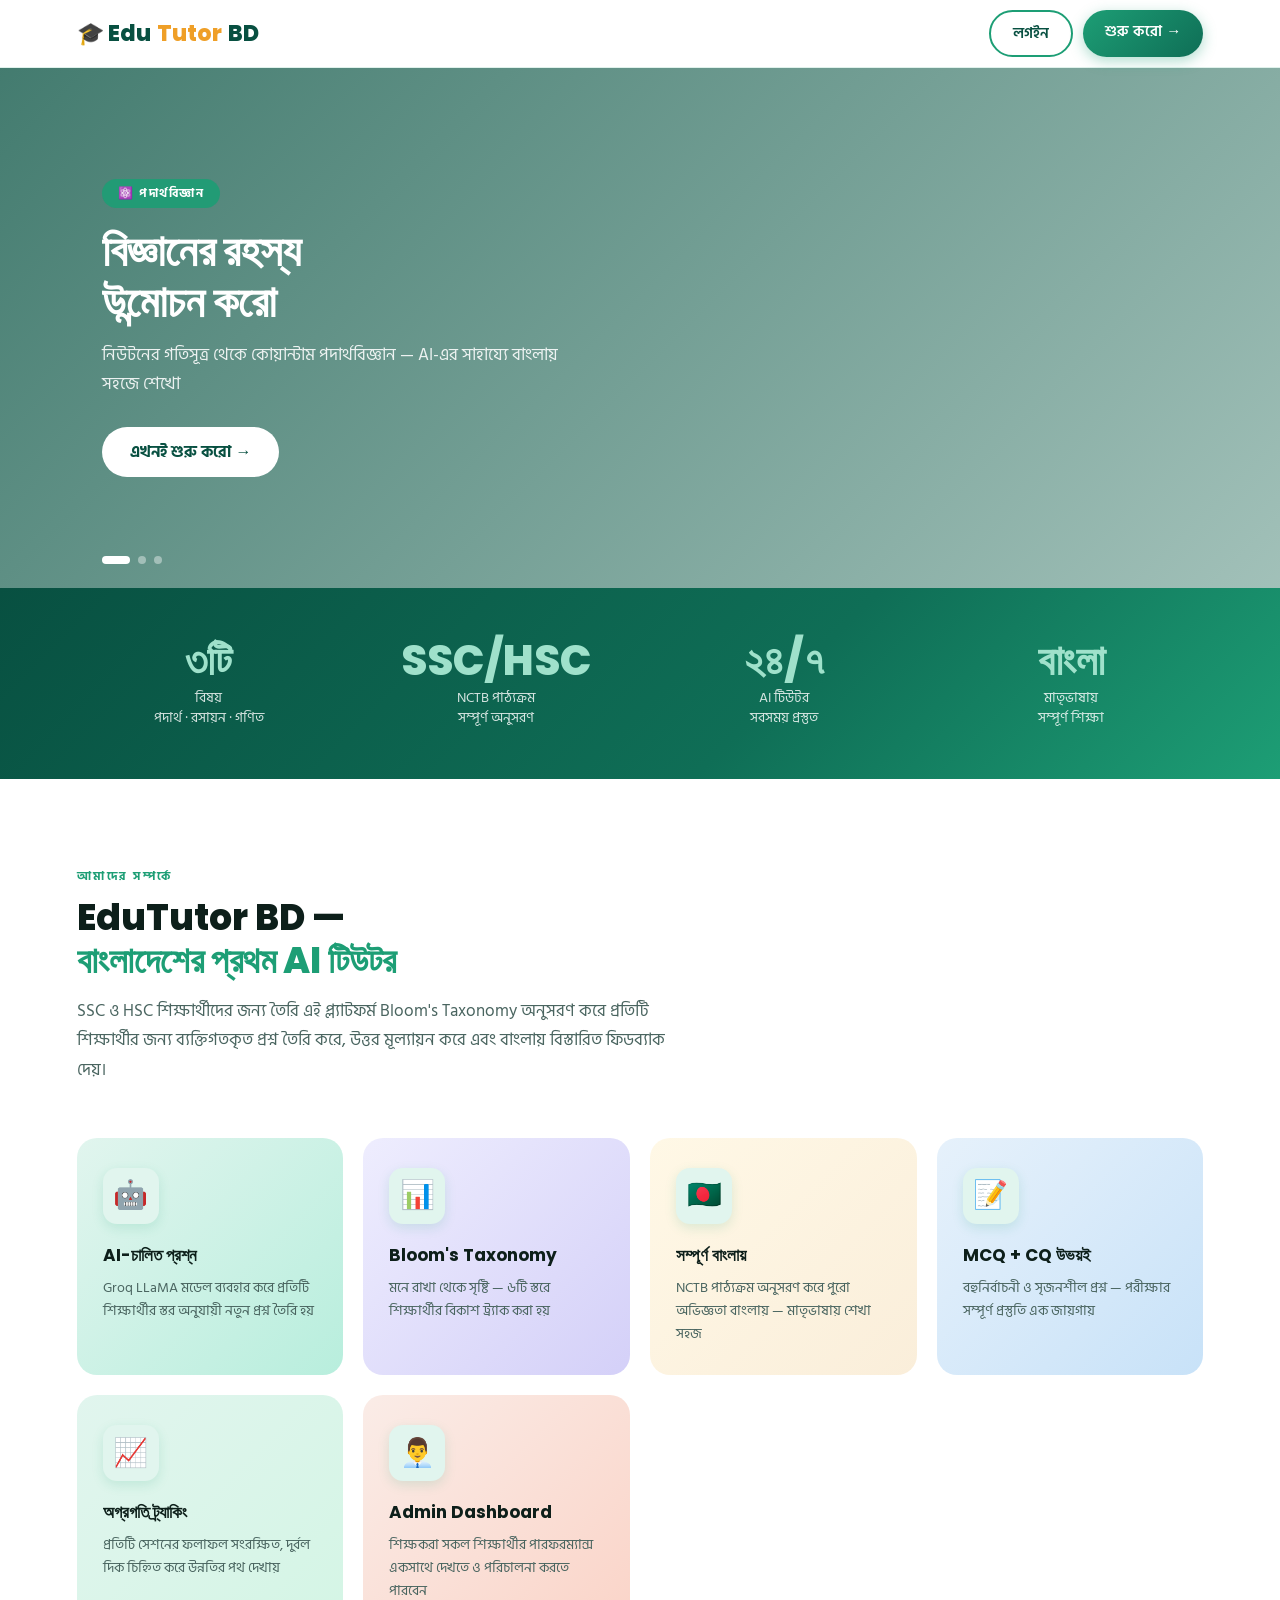
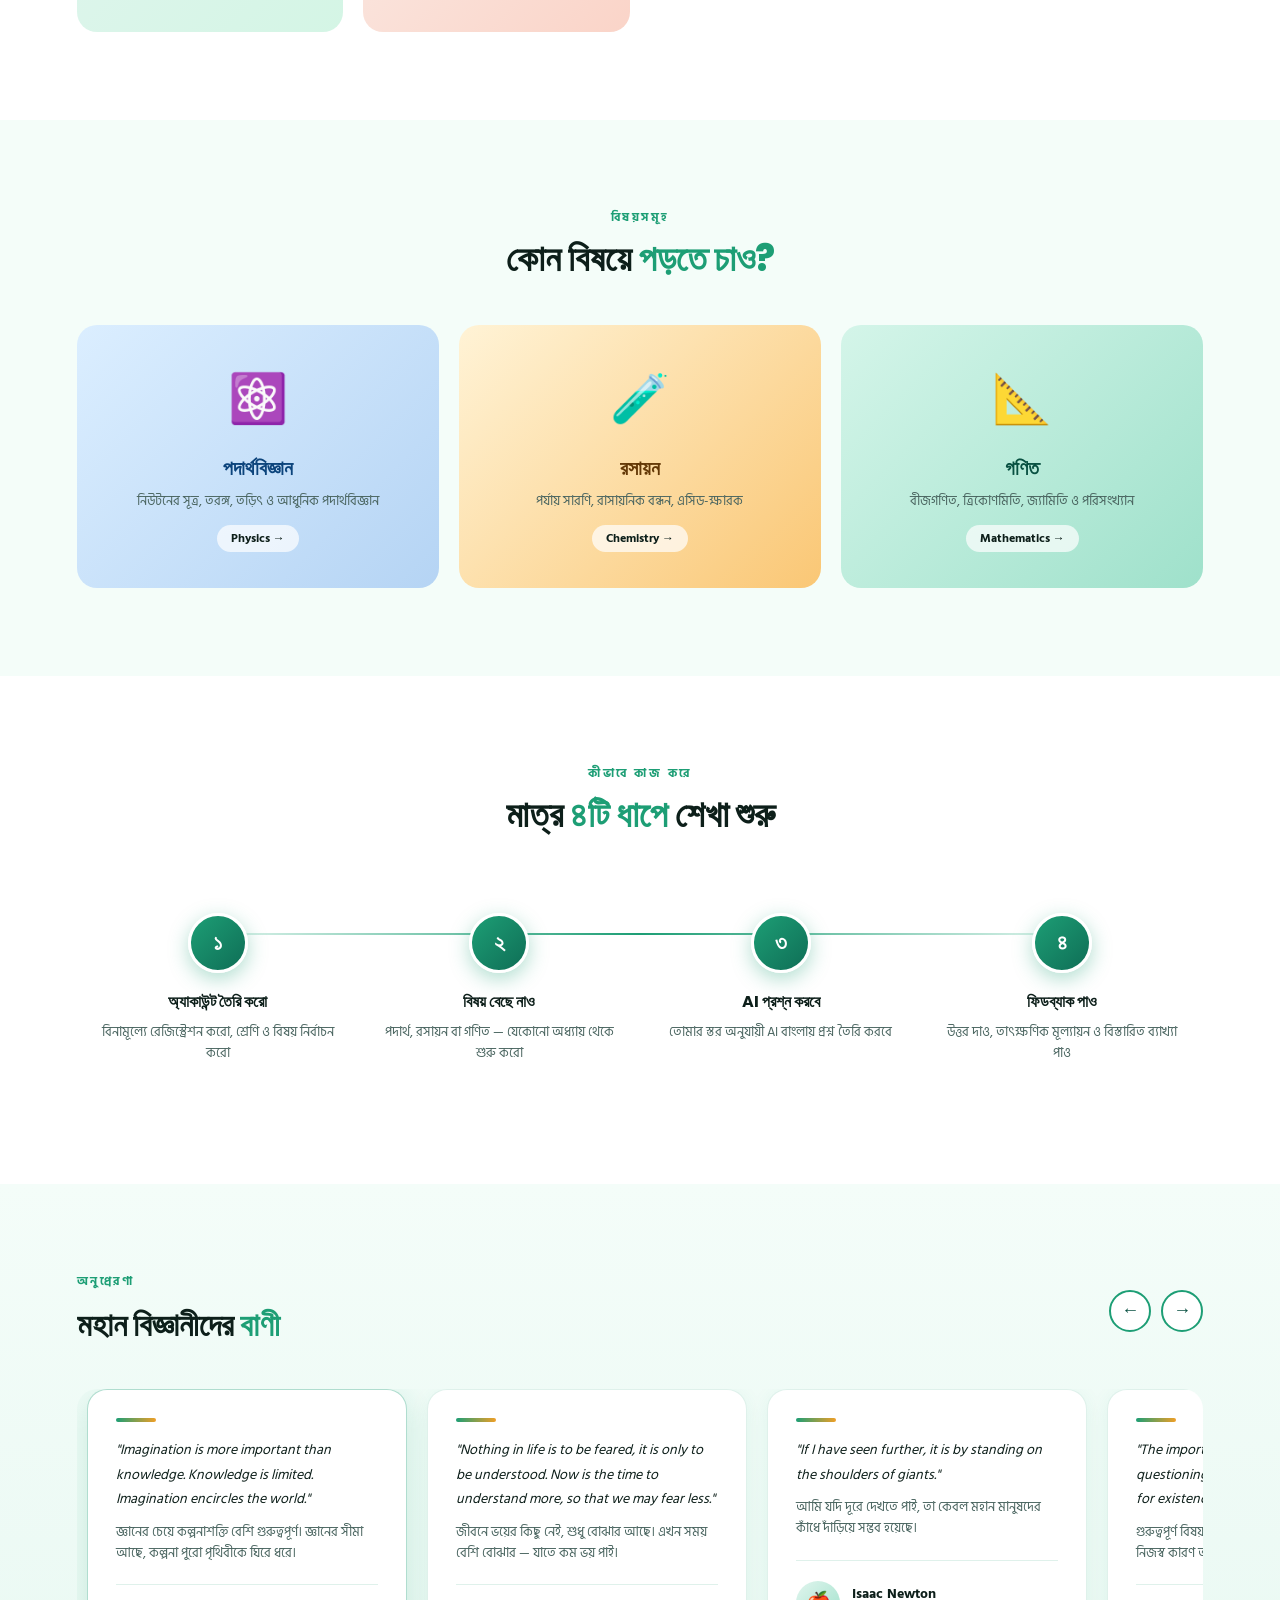
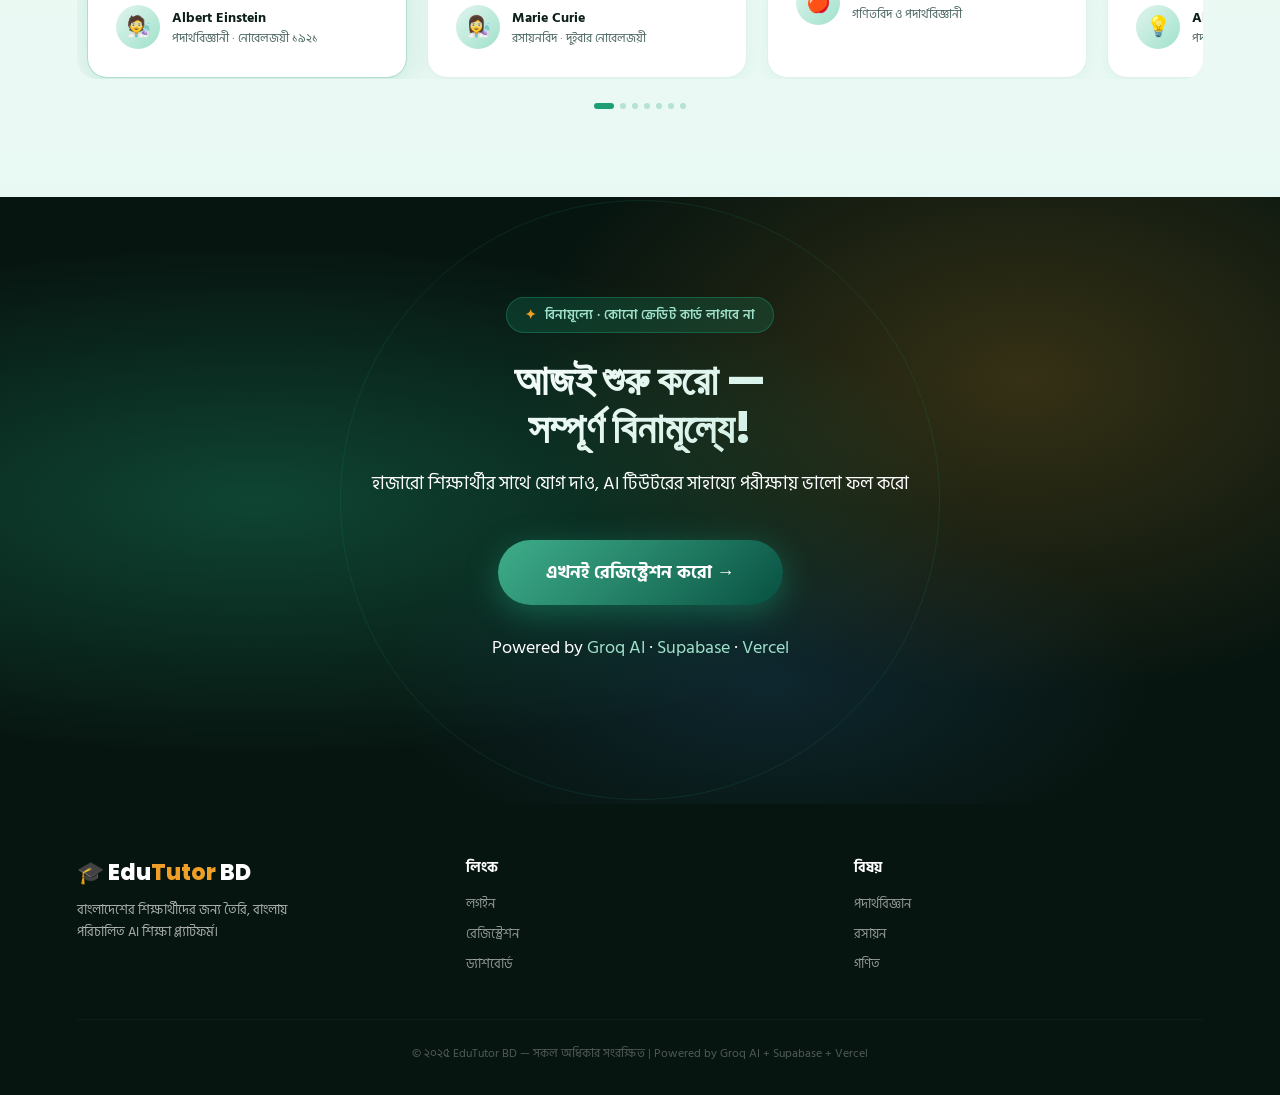
==== commit ba878ebf: "edu home 3" ====
--- a/public/eduhome.html
+++ b/public/eduhome.html
@@ -95,9 +95,16 @@
 /* FEATURES GRID */
 .features-grid{display:grid;grid-template-columns:repeat(auto-fit,minmax(260px,1fr));gap:20px;}
 .feature-card{
-  background:white;border:1.5px solid var(--border);border-radius:20px;
-  padding:30px 26px;transition:all .28s;position:relative;overflow:hidden;
-}
+  border-radius:20px;padding:30px 26px;
+  transition:all .28s;position:relative;overflow:hidden;
+  border:none;
+}
+.feature-card:nth-child(1){background:linear-gradient(135deg,#E1F5EE,#b8eedd);}
+.feature-card:nth-child(2){background:linear-gradient(135deg,#EEEDFE,#d4d0f8);}
+.feature-card:nth-child(3){background:linear-gradient(135deg,#FFF8E6,#FAEEDA);}
+.feature-card:nth-child(4){background:linear-gradient(135deg,#E6F1FB,#c8e2f8);}
+.feature-card:nth-child(5){background:linear-gradient(135deg,#E1F5EE,#d4f5e5);}
+.feature-card:nth-child(6){background:linear-gradient(135deg,#FAECE7,#fad4c8);}
 .feature-card::before{
   content:'';position:absolute;inset:0;
   background:linear-gradient(135deg,var(--green-glow),transparent);
@@ -199,31 +206,63 @@
 
 /* CTA */
 .cta-section{
-  background:linear-gradient(135deg,var(--green-dark) 0%,var(--green-mid) 50%,var(--green) 100%);
-  padding:88px 6%;text-align:center;color:white;position:relative;overflow:hidden;
+  padding:100px 6%;text-align:center;color:white;
+  position:relative;overflow:hidden;
+  background:#071510;
 }
 .cta-section::before{
-  content:'';position:absolute;
-  width:500px;height:500px;border-radius:50%;
-  background:rgba(255,255,255,.04);
-  top:-200px;right:-100px;
+  content:'';position:absolute;inset:0;
+  background:
+    radial-gradient(ellipse 80% 60% at 20% 50%,rgba(29,158,117,0.35) 0%,transparent 70%),
+    radial-gradient(ellipse 60% 80% at 80% 30%,rgba(239,159,39,0.2) 0%,transparent 65%),
+    radial-gradient(ellipse 50% 50% at 60% 80%,rgba(55,138,221,0.15) 0%,transparent 60%);
 }
 .cta-section::after{
   content:'';position:absolute;
-  width:300px;height:300px;border-radius:50%;
-  background:rgba(255,255,255,.04);
-  bottom:-100px;left:-50px;
-}
-.cta-section h2{font-family:'Poppins',sans-serif;font-size:38px;font-weight:800;margin-bottom:16px;position:relative;}
-.cta-section p{font-size:18px;opacity:.9;margin-bottom:36px;position:relative;}
+  width:600px;height:600px;border-radius:50%;
+  border:1px solid rgba(29,158,117,0.15);
+  top:50%;left:50%;transform:translate(-50%,-50%);
+  animation:pulse-ring 4s ease-in-out infinite;
+}
+@keyframes pulse-ring{
+  0%,100%{transform:translate(-50%,-50%) scale(1);opacity:.4;}
+  50%{transform:translate(-50%,-50%) scale(1.1);opacity:.15;}
+}
+.cta-inner{position:relative;z-index:2;}
+.cta-badge{
+  display:inline-flex;align-items:center;gap:8px;
+  background:rgba(29,158,117,0.2);
+  border:1px solid rgba(29,158,117,0.4);
+  color:#9FE1CB;font-size:13px;font-weight:600;
+  padding:6px 18px;border-radius:20px;
+  margin-bottom:24px;letter-spacing:.5px;
+}
+.cta-badge::before{content:'✦';color:#EF9F27;}
+.cta-section h2{
+  font-family:'Poppins',sans-serif;font-size:42px;font-weight:800;
+  margin-bottom:16px;line-height:1.15;
+  background:linear-gradient(135deg,#ffffff 30%,#9FE1CB 100%);
+  -webkit-background-clip:text;-webkit-text-fill-color:transparent;background-clip:text;
+}
+.cta-section p{font-size:18px;opacity:.75;margin-bottom:40px;line-height:1.7;}
 .cta-btn{
-  display:inline-block;background:white;color:var(--green-dark);
-  font-family:'Hind Siliguri',sans-serif;font-size:18px;font-weight:700;
-  padding:16px 44px;border-radius:50px;text-decoration:none;
+  display:inline-block;
+  background:linear-gradient(135deg,#1D9E75,#085041);
+  color:white;font-family:'Hind Siliguri',sans-serif;
+  font-size:18px;font-weight:700;
+  padding:18px 48px;border-radius:50px;text-decoration:none;
   transition:all .25s;border:none;cursor:pointer;position:relative;
-  box-shadow:0 8px 24px rgba(0,0,0,0.2);
-}
-.cta-btn:hover{background:var(--green-light);transform:scale(1.04);box-shadow:0 12px 32px rgba(0,0,0,0.25);}
+  box-shadow:0 8px 32px rgba(29,158,117,0.45);
+  overflow:hidden;
+}
+.cta-btn::before{
+  content:'';position:absolute;inset:0;
+  background:linear-gradient(135deg,rgba(255,255,255,.15),transparent);
+  border-radius:50px;
+}
+.cta-btn:hover{transform:translateY(-3px) scale(1.03);box-shadow:0 16px 48px rgba(29,158,117,0.55);}
+.cta-sub{margin-top:20px;font-size:13px;opacity:.5;}
+.cta-sub span{color:#9FE1CB;opacity:1;}
 
 /* FOOTER */
 footer{background:#071510;color:rgba(255,255,255,.65);padding:52px 6% 32px;}
@@ -438,11 +477,14 @@
 
 <!-- CTA -->
 <div class="cta-section">
-  <h2 class="fade-up">আজই শুরু করো —<br>সম্পূর্ণ বিনামূল্যে!</h2>
-  <p class="fade-up">হাজারো শিক্ষার্থীর সাথে যোগ দাও, AI টিউটরের সাহায্যে পরীক্ষায় ভালো ফল করো</p>
-  <a href="register.html" class="cta-btn fade-up">এখনই রেজিস্ট্রেশন করো →</a>
+  <div class="cta-inner">
+    <div class="cta-badge fade-up">বিনামূল্যে · কোনো ক্রেডিট কার্ড লাগবে না</div>
+    <h2 class="fade-up">আজই শুরু করো —<br>সম্পূর্ণ বিনামূল্যে!</h2>
+    <p class="fade-up">হাজারো শিক্ষার্থীর সাথে যোগ দাও, AI টিউটরের সাহায্যে পরীক্ষায় ভালো ফল করো</p>
+    <a href="register.html" class="cta-btn fade-up">এখনই রেজিস্ট্রেশন করো →</a>
+    <p class="cta-sub fade-up">Powered by <span>Groq AI</span> · <span>Supabase</span> · <span>Vercel</span></p>
+  </div>
 </div>
-
 <!-- FOOTER -->
 <footer>
   <div class="footer-inner">
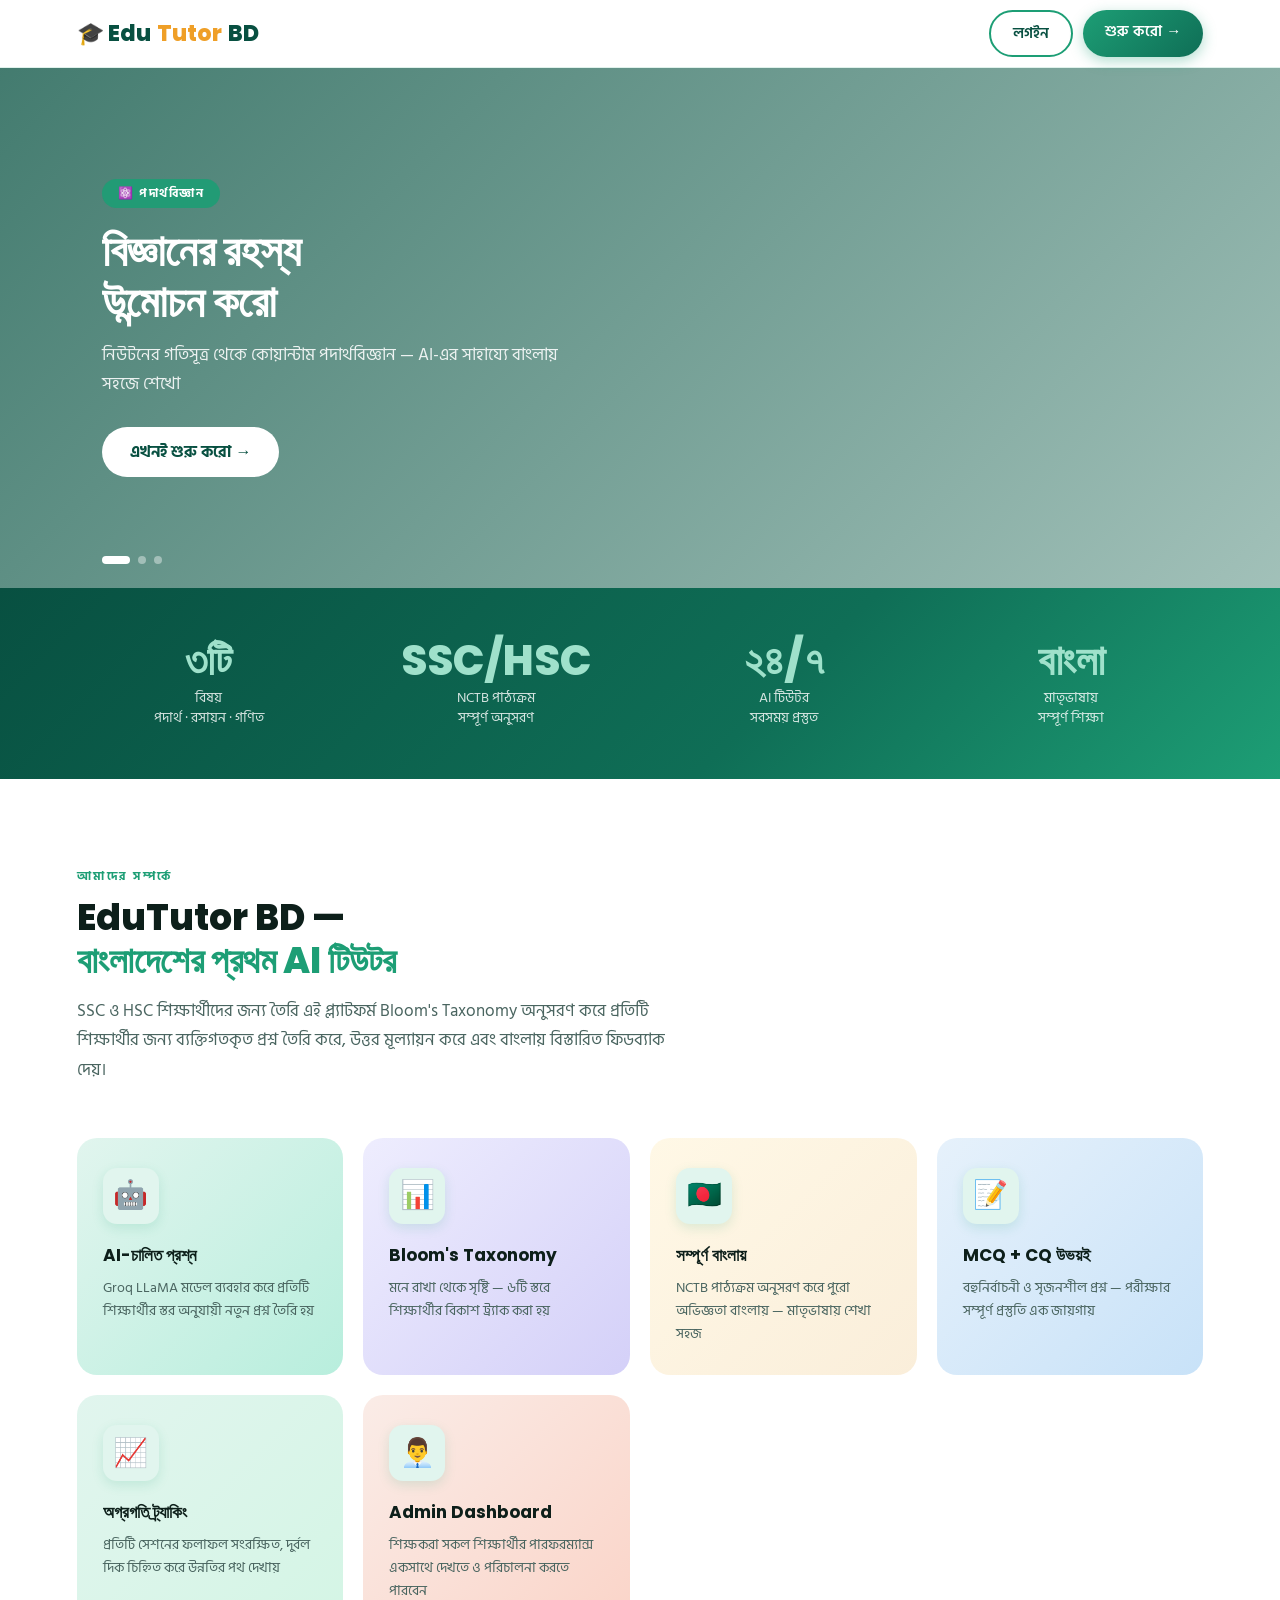
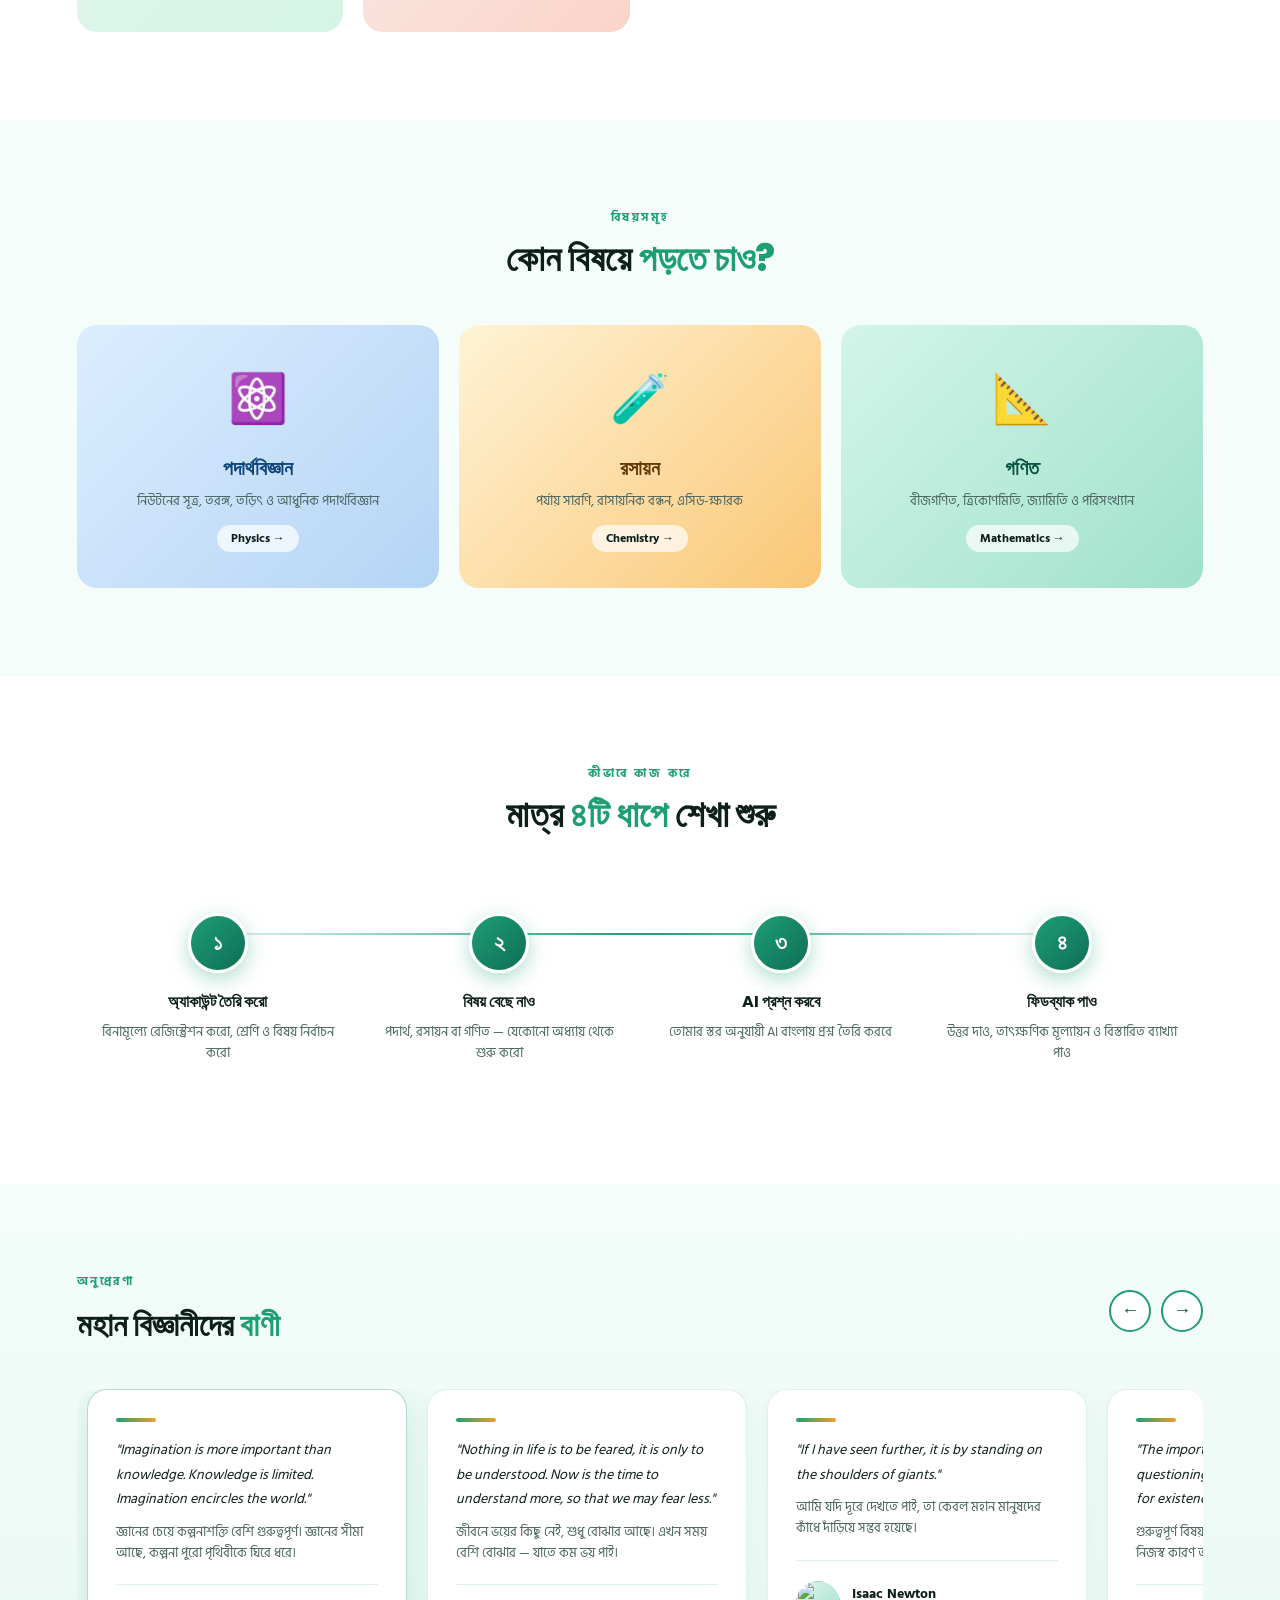
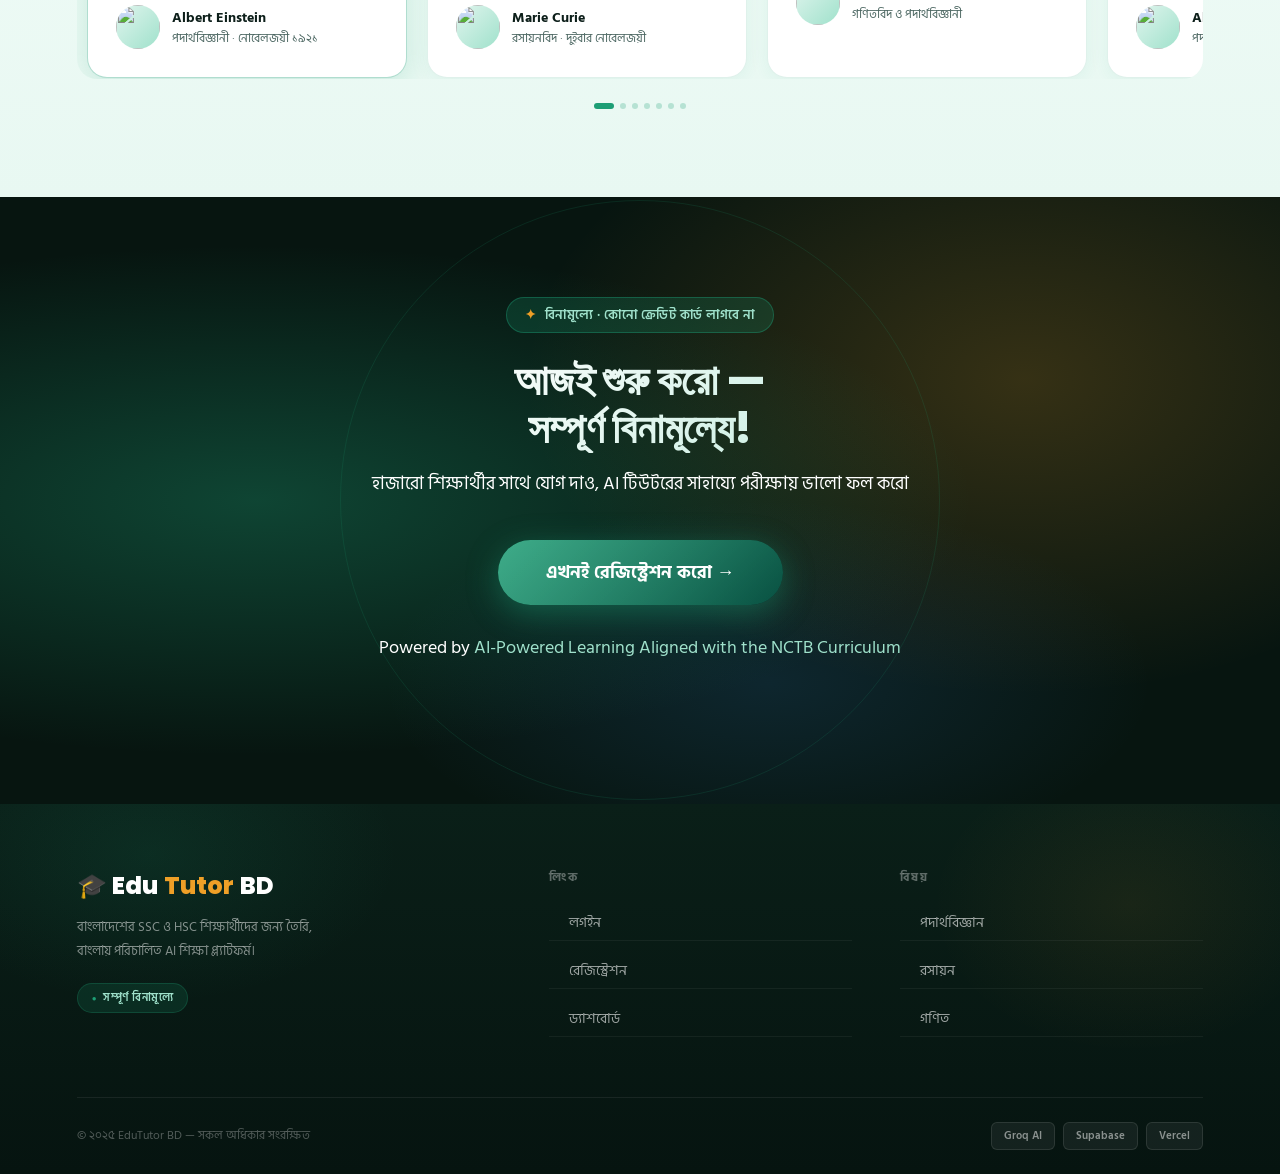
==== commit 4051c90b: "edu hoem 4" ====
--- a/public/eduhome.html
+++ b/public/eduhome.html
@@ -265,15 +265,83 @@
 .cta-sub span{color:#9FE1CB;opacity:1;}
 
 /* FOOTER */
-footer{background:#071510;color:rgba(255,255,255,.65);padding:52px 6% 32px;}
-.footer-inner{display:grid;grid-template-columns:1fr 1fr 1fr;gap:40px;margin-bottom:36px;}
-.footer-logo{font-family:'Poppins',sans-serif;font-size:22px;font-weight:800;color:white;margin-bottom:10px;}
+footer{
+  background:linear-gradient(180deg,#0a1f18 0%,#061410 100%);
+  color:rgba(255,255,255,.7);padding:64px 6% 0;
+  position:relative;overflow:hidden;
+}
+footer::before{
+  content:'';position:absolute;
+  width:500px;height:300px;border-radius:50%;
+  background:radial-gradient(ellipse,rgba(29,158,117,0.12) 0%,transparent 70%);
+  top:-100px;left:-100px;pointer-events:none;
+}
+footer::after{
+  content:'';position:absolute;
+  width:400px;height:300px;border-radius:50%;
+  background:radial-gradient(ellipse,rgba(239,159,39,0.07) 0%,transparent 70%);
+  top:-50px;right:-50px;pointer-events:none;
+}
+.footer-inner{
+  display:grid;grid-template-columns:1.4fr 1fr 1fr;
+  gap:48px;margin-bottom:48px;position:relative;z-index:1;
+}
+.footer-logo{
+  font-family:'Poppins',sans-serif;font-size:24px;font-weight:800;
+  color:white;margin-bottom:12px;
+  display:flex;align-items:center;gap:6px;
+}
 .footer-logo span{color:var(--amber);}
-.footer-desc{font-size:13px;line-height:1.75;max-width:240px;}
-.footer-col h4{font-size:14px;font-weight:700;color:white;margin-bottom:14px;}
-.footer-col a{display:block;color:rgba(255,255,255,.55);text-decoration:none;font-size:13px;margin-bottom:8px;transition:color .2s;}
-.footer-col a:hover{color:var(--green);}
-.footer-copy{border-top:1px solid rgba(255,255,255,.08);padding-top:24px;font-size:12px;opacity:.45;text-align:center;}
+.footer-desc{
+  font-size:13px;line-height:1.85;
+  color:rgba(255,255,255,.5);max-width:240px;margin-bottom:20px;
+}
+.footer-tag{
+  display:inline-flex;align-items:center;gap:6px;
+  background:rgba(29,158,117,0.15);
+  border:1px solid rgba(29,158,117,0.25);
+  color:#9FE1CB;font-size:11px;font-weight:600;
+  padding:5px 14px;border-radius:20px;letter-spacing:.5px;
+}
+.footer-tag::before{content:'●';font-size:8px;color:#1D9E75;}
+.footer-col h4{
+  font-size:12px;font-weight:700;
+  color:rgba(255,255,255,.35);
+  letter-spacing:2px;text-transform:uppercase;
+  margin-bottom:18px;
+}
+.footer-col a{
+  display:flex;align-items:center;gap:8px;
+  color:rgba(255,255,255,.6);text-decoration:none;
+  font-size:14px;margin-bottom:12px;
+  transition:all .2s;padding:6px 0;
+  border-bottom:1px solid rgba(255,255,255,.05);
+}
+.footer-col a::before{
+  content:'→';color:var(--green);
+  font-size:12px;opacity:0;transform:translateX(-6px);
+  transition:all .2s;
+}
+.footer-col a:hover{color:white;padding-left:4px;}
+.footer-col a:hover::before{opacity:1;transform:translateX(0);}
+.footer-bottom{
+  position:relative;z-index:1;
+  border-top:1px solid rgba(255,255,255,.07);
+  padding:24px 0;
+  display:flex;align-items:center;justify-content:space-between;
+  flex-wrap:wrap;gap:12px;
+}
+.footer-copy{font-size:12px;color:rgba(255,255,255,.3);}
+.footer-powered{
+  display:flex;align-items:center;gap:8px;
+}
+.fp-badge{
+  background:rgba(255,255,255,.06);
+  border:1px solid rgba(255,255,255,.1);
+  color:rgba(255,255,255,.5);
+  font-size:11px;font-weight:600;
+  padding:4px 12px;border-radius:6px;
+}
 
 /* SCROLL ANIMATIONS */
 .fade-up{opacity:0;transform:translateY(32px);transition:opacity .75s ease,transform .75s ease;}
@@ -432,37 +500,37 @@
         <div class="quote-accent"></div>
         <p class="quote-text-en">"Imagination is more important than knowledge. Knowledge is limited. Imagination encircles the world."</p>
         <p class="quote-text-bn">জ্ঞানের চেয়ে কল্পনাশক্তি বেশি গুরুত্বপূর্ণ। জ্ঞানের সীমা আছে, কল্পনা পুরো পৃথিবীকে ঘিরে ধরে।</p>
-        <div class="quote-author"><div class="author-avatar">🧑‍🔬</div><div><div class="author-name">Albert Einstein</div><div class="author-title">পদার্থবিজ্ঞানী · নোবেলজয়ী ১৯২১</div></div></div>
+       <div class="quote-author"><div class="author-avatar"><img src="https://upload.wikimedia.org/wikipedia/commons/thumb/d/d3/Albert_Einstein_Head.jpg/120px-Albert_Einstein_Head.jpg" style="width:100%;height:100%;object-fit:cover;border-radius:50%;"></div><div><div class="author-name">Albert Einstein</div><div class="author-title">পদার্থবিজ্ঞানী · নোবেলজয়ী ১৯২১</div></div></div>
       </div>
       <div class="quote-card">
         <div class="quote-accent"></div>
         <p class="quote-text-en">"Nothing in life is to be feared, it is only to be understood. Now is the time to understand more, so that we may fear less."</p>
         <p class="quote-text-bn">জীবনে ভয়ের কিছু নেই, শুধু বোঝার আছে। এখন সময় বেশি বোঝার — যাতে কম ভয় পাই।</p>
-        <div class="quote-author"><div class="author-avatar">👩‍🔬</div><div><div class="author-name">Marie Curie</div><div class="author-title">রসায়নবিদ · দুইবার নোবেলজয়ী</div></div></div>
+        <div class="quote-author"><div class="author-avatar"><img src="https://upload.wikimedia.org/wikipedia/commons/thumb/7/7e/Marie_Curie_c1920.jpg/120px-Marie_Curie_c1920.jpg" style="width:100%;height:100%;object-fit:cover;border-radius:50%;"></div><div><div class="author-name">Marie Curie</div><div class="author-title">রসায়নবিদ · দুইবার নোবেলজয়ী</div></div></div>
       </div>
       <div class="quote-card">
         <div class="quote-accent"></div>
         <p class="quote-text-en">"If I have seen further, it is by standing on the shoulders of giants."</p>
         <p class="quote-text-bn">আমি যদি দূরে দেখতে পাই, তা কেবল মহান মানুষদের কাঁধে দাঁড়িয়ে সম্ভব হয়েছে।</p>
-        <div class="quote-author"><div class="author-avatar">🍎</div><div><div class="author-name">Isaac Newton</div><div class="author-title">গণিতবিদ ও পদার্থবিজ্ঞানী</div></div></div>
+        <div class="quote-author"><div class="author-avatar"><img src="https://upload.wikimedia.org/wikipedia/commons/thumb/3/39/GodfreyKneller-IsaacNewton-1689.jpg/120px-GodfreyKneller-IsaacNewton-1689.jpg" style="width:100%;height:100%;object-fit:cover;border-radius:50%;"></div><div><div class="author-name">Isaac Newton</div><div class="author-title">গণিতবিদ ও পদার্থবিজ্ঞানী</div></div></div>
       </div>
       <div class="quote-card">
         <div class="quote-accent"></div>
         <p class="quote-text-en">"The important thing is not to stop questioning. Curiosity has its own reason for existence."</p>
         <p class="quote-text-bn">গুরুত্বপূর্ণ বিষয় হলো প্রশ্ন করা বন্ধ না করা। কৌতূহলের নিজস্ব কারণ আছে।</p>
-        <div class="quote-author"><div class="author-avatar">💡</div><div><div class="author-name">Albert Einstein</div><div class="author-title">পদার্থবিজ্ঞানী</div></div></div>
+        <div class="quote-author"><div class="author-avatar"><img src="https://upload.wikimedia.org/wikipedia/commons/thumb/d/d3/Albert_Einstein_Head.jpg/120px-Albert_Einstein_Head.jpg" style="width:100%;height:100%;object-fit:cover;border-radius:50%;"></div><div><div class="author-name">Albert Einstein</div><div class="author-title">পদার্থবিজ্ঞানী</div></div></div>
       </div>
       <div class="quote-card">
         <div class="quote-accent"></div>
         <p class="quote-text-en">"Pure mathematics is, in its way, the poetry of logical ideas."</p>
         <p class="quote-text-bn">বিশুদ্ধ গণিত হলো তার নিজস্ব জগতে যৌক্তিক ধারণার কবিতা।</p>
-        <div class="quote-author"><div class="author-avatar">📊</div><div><div class="author-name">Albert Einstein</div><div class="author-title">গণিত ও পদার্থবিজ্ঞান প্রেমী</div></div></div>
+        <div class="quote-author"><div class="author-avatar"><img src="https://upload.wikimedia.org/wikipedia/commons/thumb/d/d3/Albert_Einstein_Head.jpg/120px-Albert_Einstein_Head.jpg" style="width:100%;height:100%;object-fit:cover;border-radius:50%;"></div><div><div class="author-name">Albert Einstein</div><div class="author-title">গণিত ও পদার্থবিজ্ঞান প্রেমী</div></div></div>
       </div>
       <div class="quote-card">
         <div class="quote-accent"></div>
         <p class="quote-text-en">"Science knows no country, because knowledge belongs to humanity, and is the torch which illuminates the world."</p>
         <p class="quote-text-bn">বিজ্ঞান কোনো দেশ চেনে না — জ্ঞান মানবজাতির সম্পদ, এটাই পৃথিবীকে আলোকিত করে।</p>
-        <div class="quote-author"><div class="author-avatar">🔬</div><div><div class="author-name">Louis Pasteur</div><div class="author-title">অণুজীববিজ্ঞানী · ফ্রান্স</div></div></div>
+        <div class="quote-author"><div class="author-avatar"><img src="https://upload.wikimedia.org/wikipedia/commons/thumb/e/e0/Louis_Pasteur%2C_foto_av_Félix_Nadar_Crisco_edit.jpg/120px-Louis_Pasteur%2C_foto_av_Félix_Nadar_Crisco_edit.jpg" style="width:100%;height:100%;object-fit:cover;border-radius:50%;"></div><div><div class="author-name">Louis Pasteur</div><div class="author-title">অণুজীববিজ্ঞানী · ফ্রান্স</div></div></div>
       </div>
       <div class="quote-card">
         <div class="quote-accent"></div>
@@ -482,7 +550,7 @@
     <h2 class="fade-up">আজই শুরু করো —<br>সম্পূর্ণ বিনামূল্যে!</h2>
     <p class="fade-up">হাজারো শিক্ষার্থীর সাথে যোগ দাও, AI টিউটরের সাহায্যে পরীক্ষায় ভালো ফল করো</p>
     <a href="register.html" class="cta-btn fade-up">এখনই রেজিস্ট্রেশন করো →</a>
-    <p class="cta-sub fade-up">Powered by <span>Groq AI</span> · <span>Supabase</span> · <span>Vercel</span></p>
+    <p class="cta-sub fade-up">Powered by <span>AI-Powered Learning Aligned with the NCTB Curriculum</span></p>
   </div>
 </div>
 <!-- FOOTER -->
@@ -490,7 +558,8 @@
   <div class="footer-inner">
     <div>
       <div class="footer-logo">🎓 Edu<span>Tutor</span> BD</div>
-      <p class="footer-desc">বাংলাদেশের শিক্ষার্থীদের জন্য তৈরি, বাংলায় পরিচালিত AI শিক্ষা প্ল্যাটফর্ম।</p>
+      <p class="footer-desc">বাংলাদেশের SSC ও HSC শিক্ষার্থীদের জন্য তৈরি, বাংলায় পরিচালিত AI শিক্ষা প্ল্যাটফর্ম।</p>
+      <div class="footer-tag">সম্পূর্ণ বিনামূল্যে</div>
     </div>
     <div class="footer-col">
       <h4>লিংক</h4>
@@ -505,7 +574,14 @@
       <a href="register.html">গণিত</a>
     </div>
   </div>
-  <div class="footer-copy">© ২০২৫ EduTutor BD — সকল অধিকার সংরক্ষিত | Powered by Groq AI + Supabase + Vercel</div>
+  <div class="footer-bottom">
+    <div class="footer-copy">© ২০২৫ EduTutor BD — সকল অধিকার সংরক্ষিত</div>
+    <div class="footer-powered">
+      <span class="fp-badge">Groq AI</span>
+      <span class="fp-badge">Supabase</span>
+      <span class="fp-badge">Vercel</span>
+    </div>
+  </div>
 </footer>
 
 <script>
@@ -549,7 +625,7 @@
 }
 
 // Auto-scroll quotes every 8 seconds
-setInterval(()=>moveQuote(1),8000);
+// auto scroll off
 goQuote(0);
 
 // SCROLL ANIMATIONS
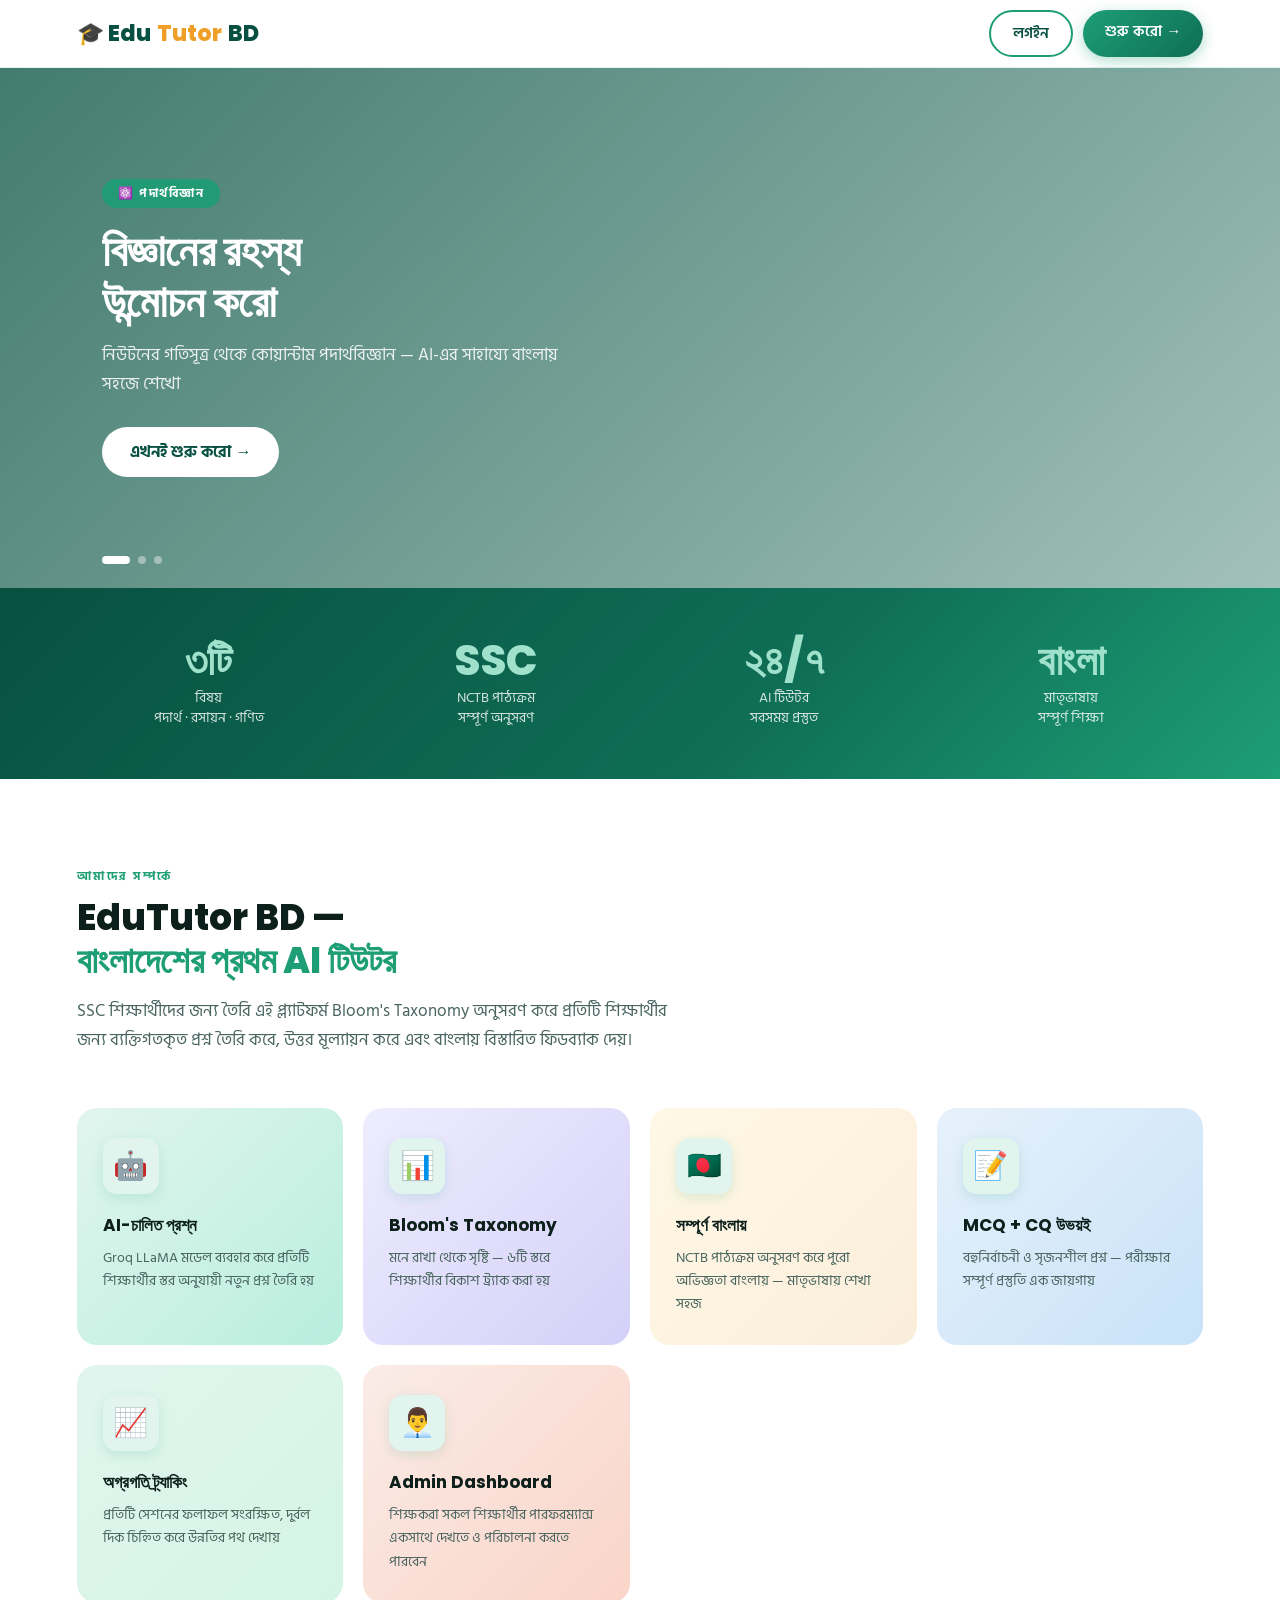
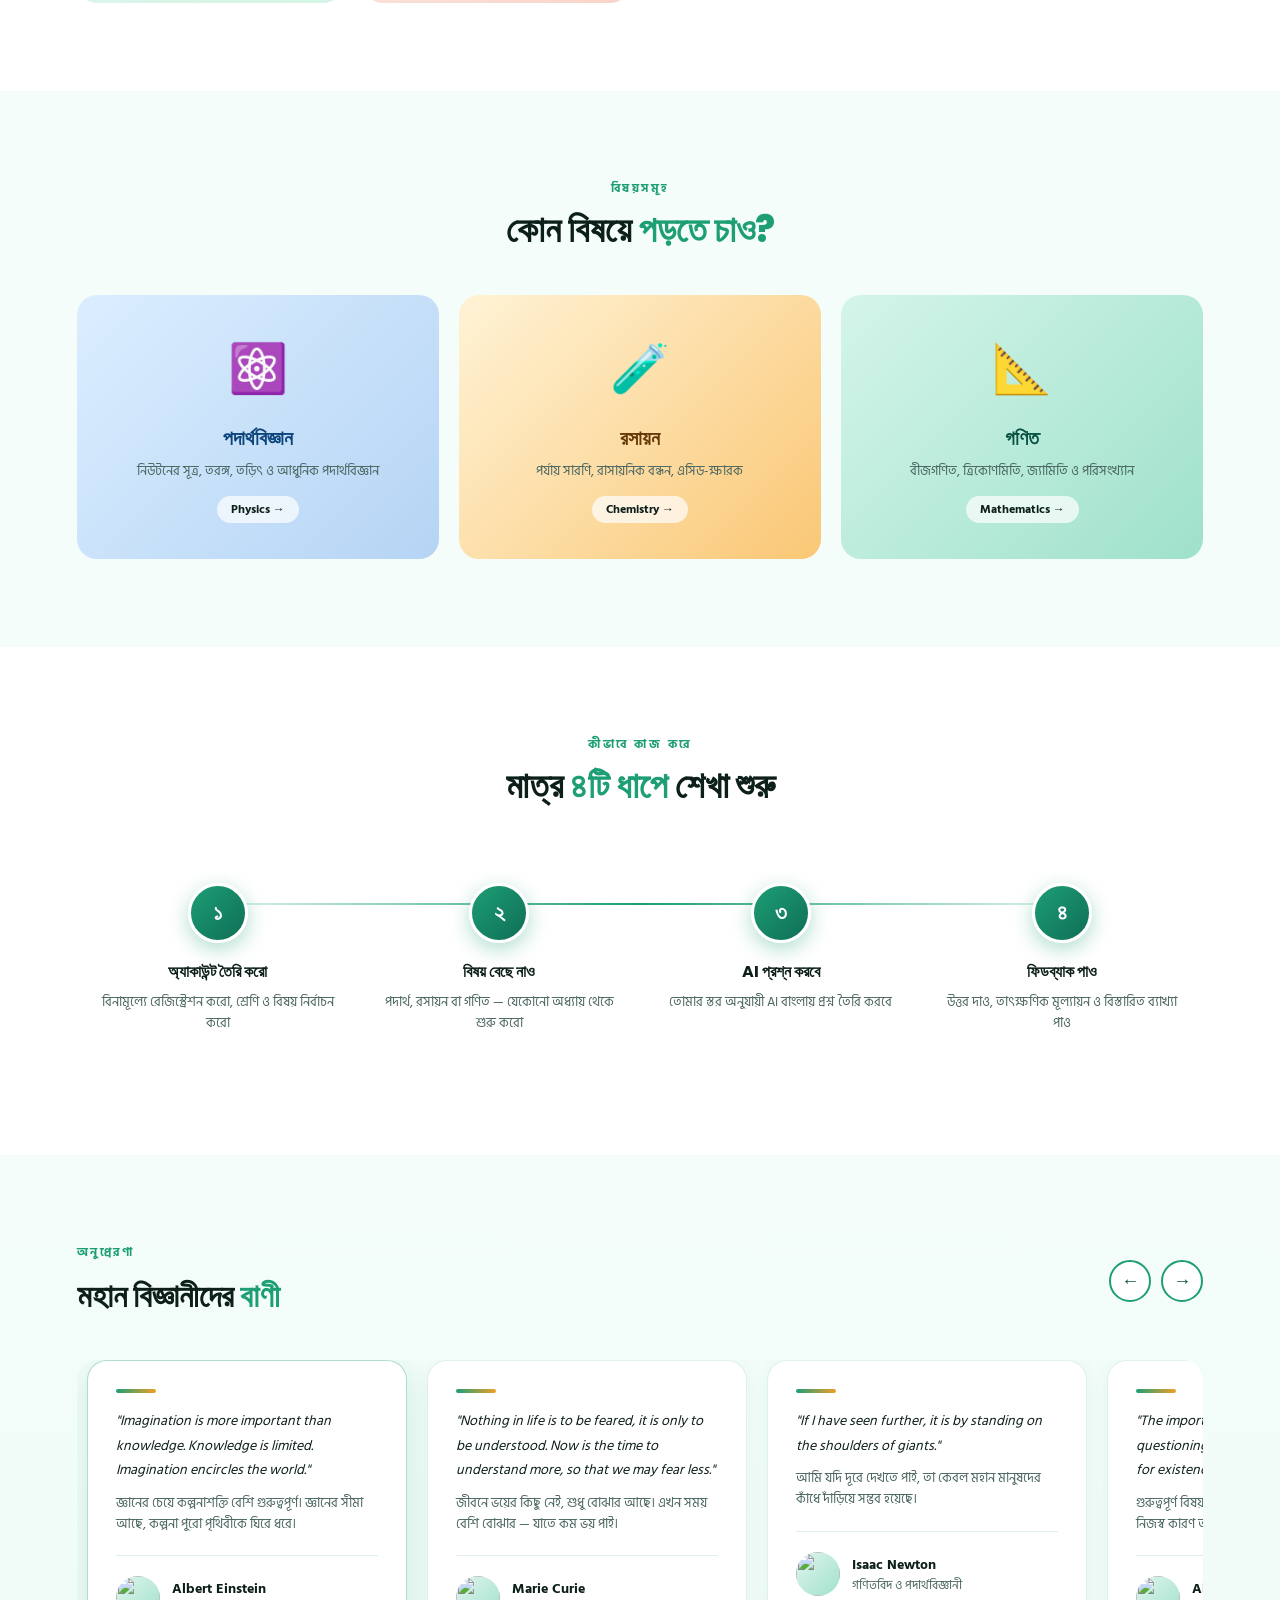
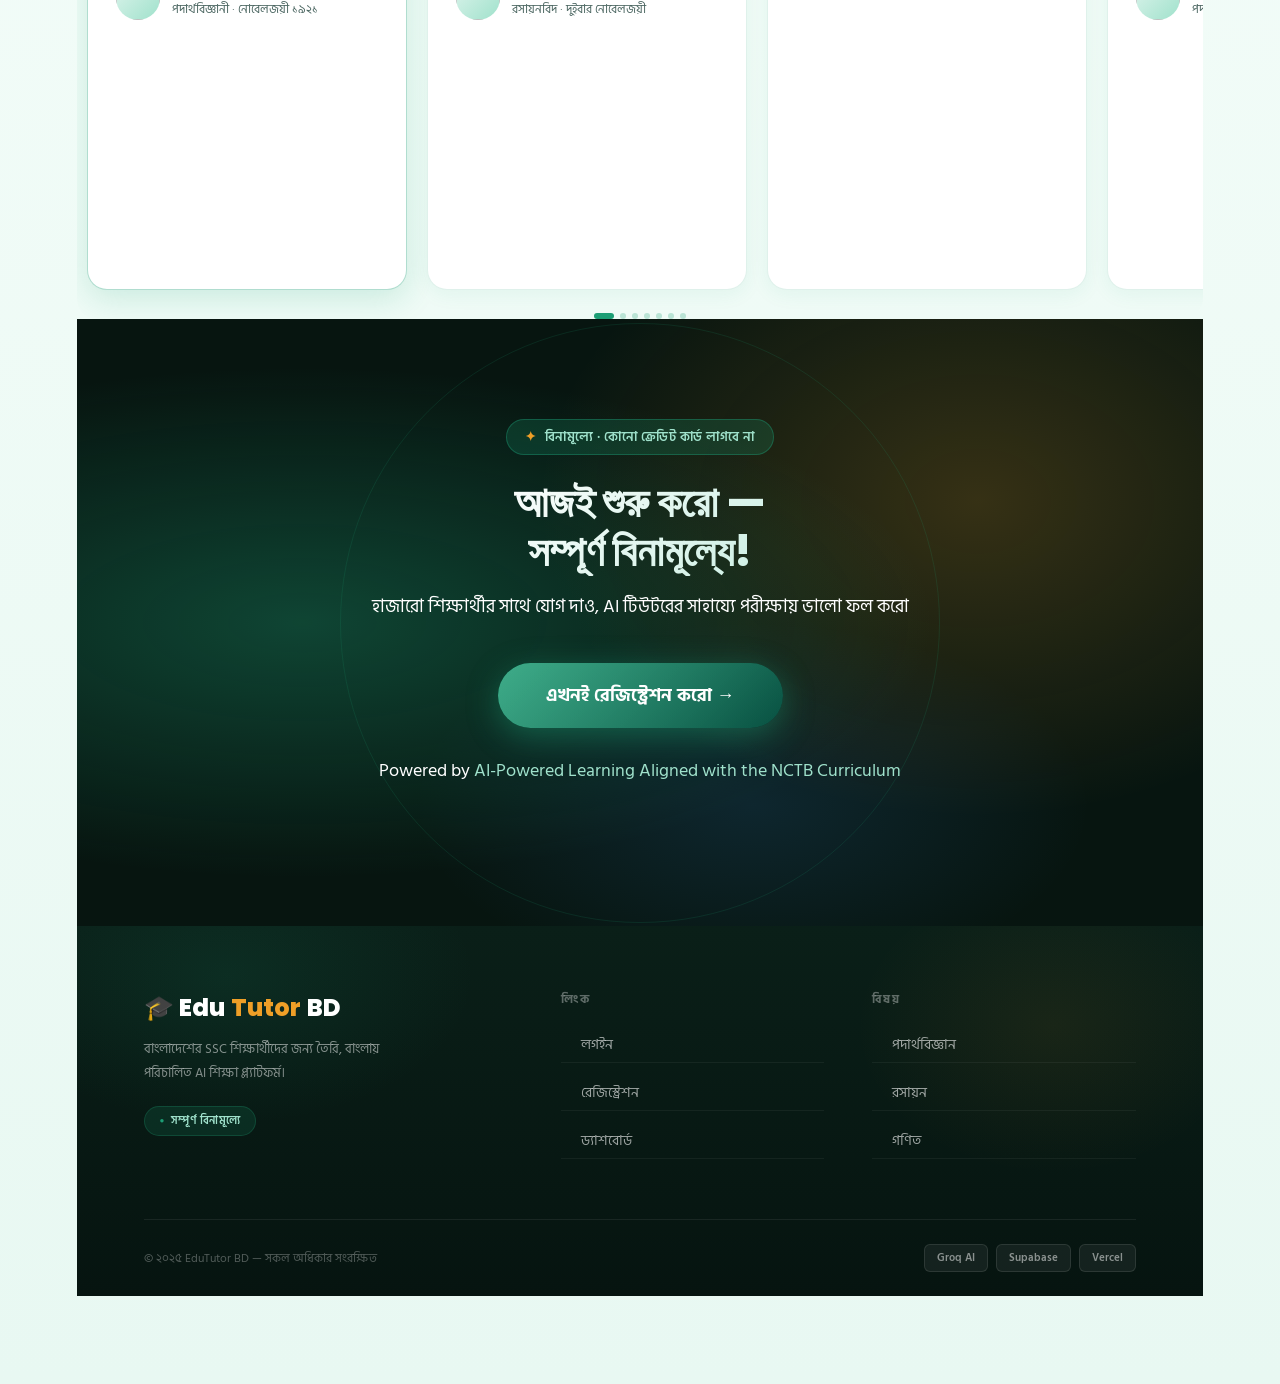
==== commit 187ce34f: "edu home 6" ====
--- a/public/eduhome.html
+++ b/public/eduhome.html
@@ -417,7 +417,7 @@
 <div class="stats-banner">
   <div class="stats-grid">
     <div class="stat-item fade-up"><div class="stat-number">৩টি</div><div class="stat-label">বিষয়<br>পদার্থ · রসায়ন · গণিত</div></div>
-    <div class="stat-item fade-up"><div class="stat-number">SSC/HSC</div><div class="stat-label">NCTB পাঠ্যক্রম<br>সম্পূর্ণ অনুসরণ</div></div>
+    <div class="stat-item fade-up"><div class="stat-number">SSC</div><div class="stat-label">NCTB পাঠ্যক্রম<br>সম্পূর্ণ অনুসরণ</div></div>
     <div class="stat-item fade-up"><div class="stat-number">২৪/৭</div><div class="stat-label">AI টিউটর<br>সবসময় প্রস্তুত</div></div>
     <div class="stat-item fade-up"><div class="stat-number">বাংলা</div><div class="stat-label">মাতৃভাষায়<br>সম্পূর্ণ শিক্ষা</div></div>
   </div>
@@ -428,7 +428,7 @@
   <div class="fade-up">
     <div class="sec-label">আমাদের সম্পর্কে</div>
     <h2 class="sec-title">EduTutor BD —<br><span>বাংলাদেশের প্রথম AI টিউটর</span></h2>
-    <p class="sec-sub">SSC ও HSC শিক্ষার্থীদের জন্য তৈরি এই প্ল্যাটফর্ম Bloom's Taxonomy অনুসরণ করে প্রতিটি শিক্ষার্থীর জন্য ব্যক্তিগতকৃত প্রশ্ন তৈরি করে, উত্তর মূল্যায়ন করে এবং বাংলায় বিস্তারিত ফিডব্যাক দেয়।</p>
+    <p class="sec-sub">SSC শিক্ষার্থীদের জন্য তৈরি এই প্ল্যাটফর্ম Bloom's Taxonomy অনুসরণ করে প্রতিটি শিক্ষার্থীর জন্য ব্যক্তিগতকৃত প্রশ্ন তৈরি করে, উত্তর মূল্যায়ন করে এবং বাংলায় বিস্তারিত ফিডব্যাক দেয়।</p>
   </div>
   <div class="features-grid">
     <div class="feature-card fade-up"><div class="feature-icon">🤖</div><h3>AI-চালিত প্রশ্ন</h3><p>Groq LLaMA মডেল ব্যবহার করে প্রতিটি শিক্ষার্থীর স্তর অনুযায়ী নতুন প্রশ্ন তৈরি হয়</p></div>
@@ -531,7 +531,6 @@
         <p class="quote-text-en">"Science knows no country, because knowledge belongs to humanity, and is the torch which illuminates the world."</p>
         <p class="quote-text-bn">বিজ্ঞান কোনো দেশ চেনে না — জ্ঞান মানবজাতির সম্পদ, এটাই পৃথিবীকে আলোকিত করে।</p>
         <div class="quote-author"><div class="author-avatar"><img src="https://upload.wikimedia.org/wikipedia/commons/thumb/e/e0/Louis_Pasteur%2C_foto_av_Félix_Nadar_Crisco_edit.jpg/120px-Louis_Pasteur%2C_foto_av_Félix_Nadar_Crisco_edit.jpg" style="width:100%;height:100%;object-fit:cover;border-radius:50%;"></div><div><div class="author-name">Louis Pasteur</div><div class="author-title">অণুজীববিজ্ঞানী · ফ্রান্স</div></div></div>
-      </div>
       <div class="quote-card">
         <div class="quote-accent"></div>
         <p class="quote-text-en">"শিক্ষাই জাতির মেরুদণ্ড।"</p>
@@ -558,7 +557,7 @@
   <div class="footer-inner">
     <div>
       <div class="footer-logo">🎓 Edu<span>Tutor</span> BD</div>
-      <p class="footer-desc">বাংলাদেশের SSC ও HSC শিক্ষার্থীদের জন্য তৈরি, বাংলায় পরিচালিত AI শিক্ষা প্ল্যাটফর্ম।</p>
+      <p class="footer-desc">বাংলাদেশের SSC শিক্ষার্থীদের জন্য তৈরি, বাংলায় পরিচালিত AI শিক্ষা প্ল্যাটফর্ম।</p>
       <div class="footer-tag">সম্পূর্ণ বিনামূল্যে</div>
     </div>
     <div class="footer-col">
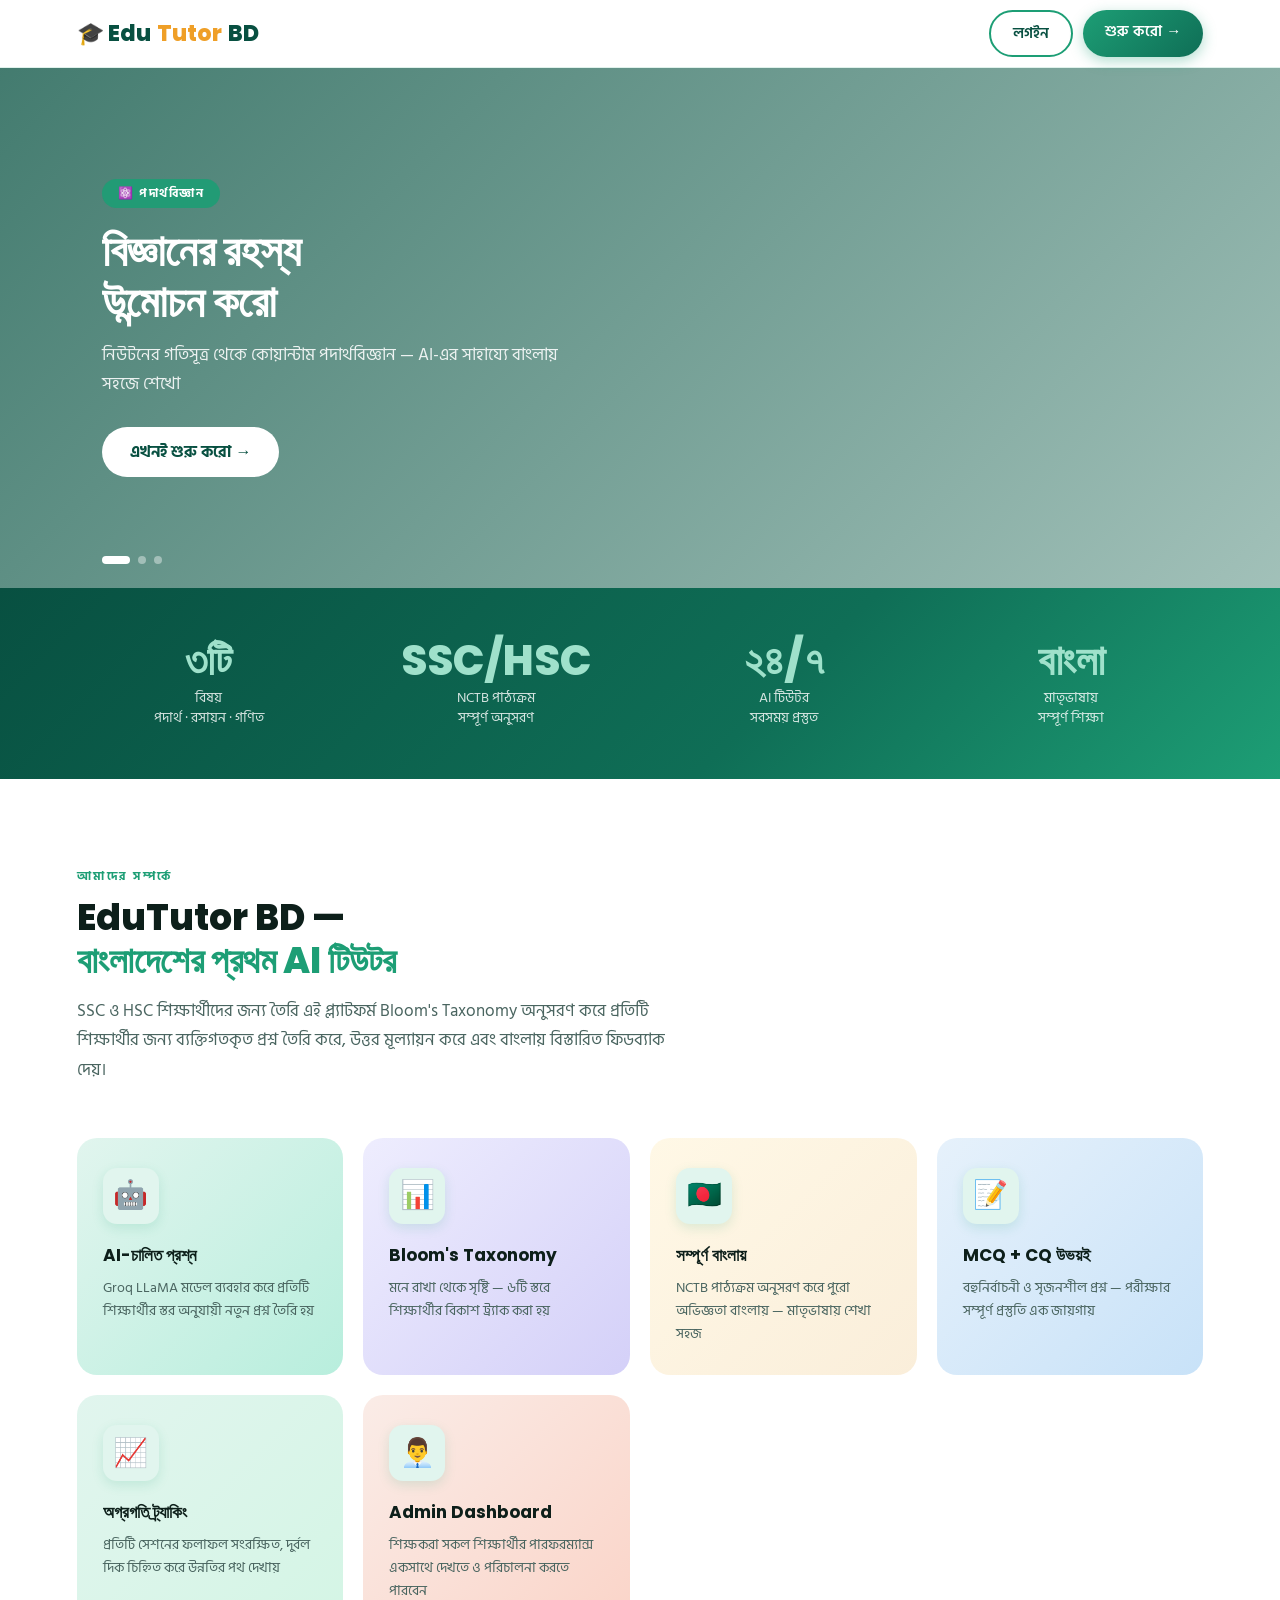
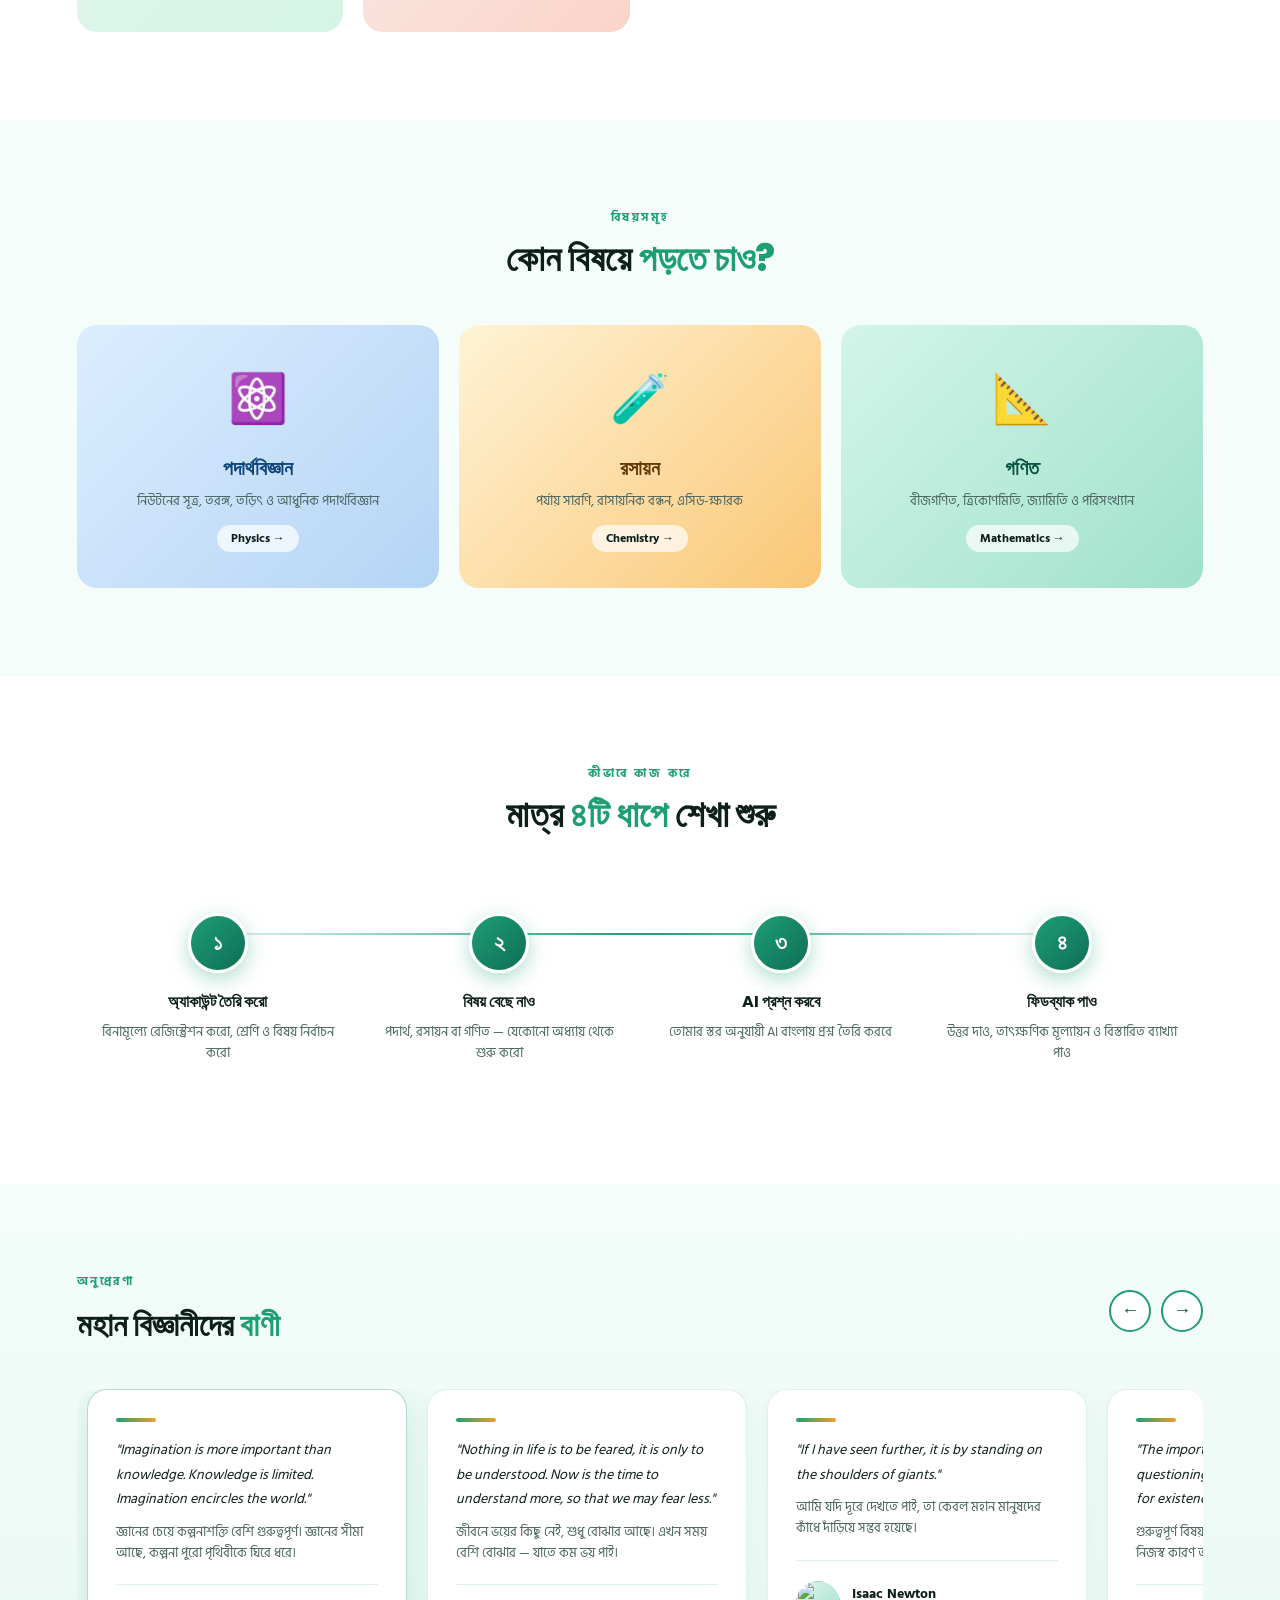
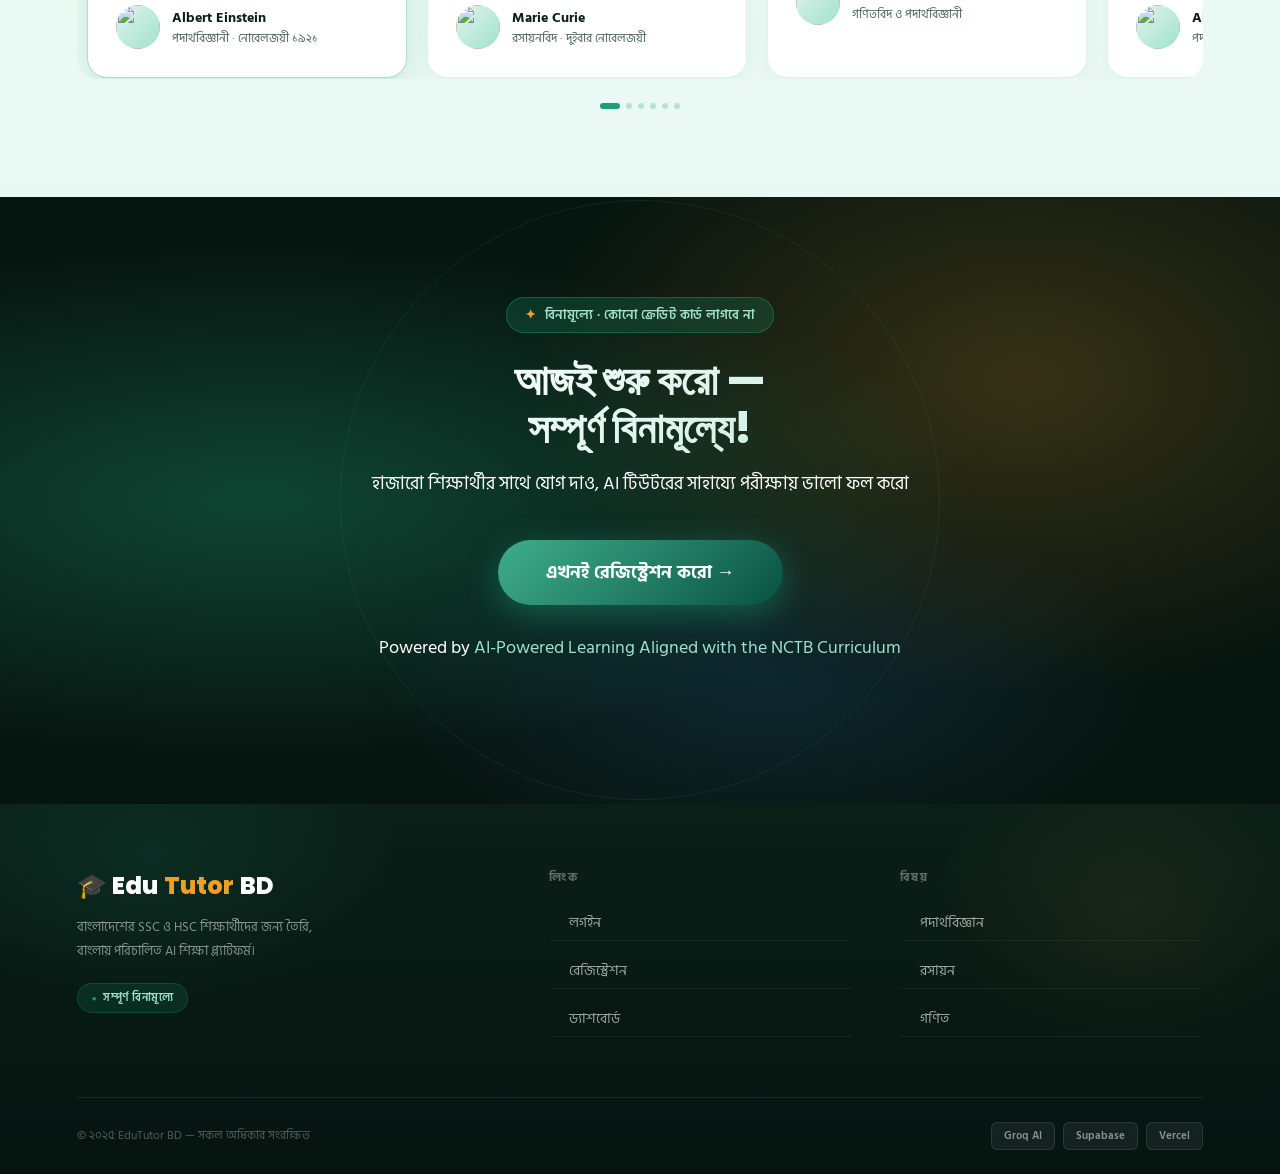
==== commit 2558c574: "edu home 8" ====
--- a/public/eduhome.html
+++ b/public/eduhome.html
@@ -417,7 +417,7 @@
 <div class="stats-banner">
   <div class="stats-grid">
     <div class="stat-item fade-up"><div class="stat-number">৩টি</div><div class="stat-label">বিষয়<br>পদার্থ · রসায়ন · গণিত</div></div>
-    <div class="stat-item fade-up"><div class="stat-number">SSC</div><div class="stat-label">NCTB পাঠ্যক্রম<br>সম্পূর্ণ অনুসরণ</div></div>
+    <div class="stat-item fade-up"><div class="stat-number">SSC/HSC</div><div class="stat-label">NCTB পাঠ্যক্রম<br>সম্পূর্ণ অনুসরণ</div></div>
     <div class="stat-item fade-up"><div class="stat-number">২৪/৭</div><div class="stat-label">AI টিউটর<br>সবসময় প্রস্তুত</div></div>
     <div class="stat-item fade-up"><div class="stat-number">বাংলা</div><div class="stat-label">মাতৃভাষায়<br>সম্পূর্ণ শিক্ষা</div></div>
   </div>
@@ -428,7 +428,7 @@
   <div class="fade-up">
     <div class="sec-label">আমাদের সম্পর্কে</div>
     <h2 class="sec-title">EduTutor BD —<br><span>বাংলাদেশের প্রথম AI টিউটর</span></h2>
-    <p class="sec-sub">SSC শিক্ষার্থীদের জন্য তৈরি এই প্ল্যাটফর্ম Bloom's Taxonomy অনুসরণ করে প্রতিটি শিক্ষার্থীর জন্য ব্যক্তিগতকৃত প্রশ্ন তৈরি করে, উত্তর মূল্যায়ন করে এবং বাংলায় বিস্তারিত ফিডব্যাক দেয়।</p>
+    <p class="sec-sub">SSC ও HSC শিক্ষার্থীদের জন্য তৈরি এই প্ল্যাটফর্ম Bloom's Taxonomy অনুসরণ করে প্রতিটি শিক্ষার্থীর জন্য ব্যক্তিগতকৃত প্রশ্ন তৈরি করে, উত্তর মূল্যায়ন করে এবং বাংলায় বিস্তারিত ফিডব্যাক দেয়।</p>
   </div>
   <div class="features-grid">
     <div class="feature-card fade-up"><div class="feature-icon">🤖</div><h3>AI-চালিত প্রশ্ন</h3><p>Groq LLaMA মডেল ব্যবহার করে প্রতিটি শিক্ষার্থীর স্তর অনুযায়ী নতুন প্রশ্ন তৈরি হয়</p></div>
@@ -526,11 +526,7 @@
         <p class="quote-text-bn">বিশুদ্ধ গণিত হলো তার নিজস্ব জগতে যৌক্তিক ধারণার কবিতা।</p>
         <div class="quote-author"><div class="author-avatar"><img src="https://upload.wikimedia.org/wikipedia/commons/thumb/d/d3/Albert_Einstein_Head.jpg/120px-Albert_Einstein_Head.jpg" style="width:100%;height:100%;object-fit:cover;border-radius:50%;"></div><div><div class="author-name">Albert Einstein</div><div class="author-title">গণিত ও পদার্থবিজ্ঞান প্রেমী</div></div></div>
       </div>
-      <div class="quote-card">
-        <div class="quote-accent"></div>
-        <p class="quote-text-en">"Science knows no country, because knowledge belongs to humanity, and is the torch which illuminates the world."</p>
-        <p class="quote-text-bn">বিজ্ঞান কোনো দেশ চেনে না — জ্ঞান মানবজাতির সম্পদ, এটাই পৃথিবীকে আলোকিত করে।</p>
-        <div class="quote-author"><div class="author-avatar"><img src="https://upload.wikimedia.org/wikipedia/commons/thumb/e/e0/Louis_Pasteur%2C_foto_av_Félix_Nadar_Crisco_edit.jpg/120px-Louis_Pasteur%2C_foto_av_Félix_Nadar_Crisco_edit.jpg" style="width:100%;height:100%;object-fit:cover;border-radius:50%;"></div><div><div class="author-name">Louis Pasteur</div><div class="author-title">অণুজীববিজ্ঞানী · ফ্রান্স</div></div></div>
+    
       <div class="quote-card">
         <div class="quote-accent"></div>
         <p class="quote-text-en">"শিক্ষাই জাতির মেরুদণ্ড।"</p>
@@ -557,7 +553,7 @@
   <div class="footer-inner">
     <div>
       <div class="footer-logo">🎓 Edu<span>Tutor</span> BD</div>
-      <p class="footer-desc">বাংলাদেশের SSC শিক্ষার্থীদের জন্য তৈরি, বাংলায় পরিচালিত AI শিক্ষা প্ল্যাটফর্ম।</p>
+      <p class="footer-desc">বাংলাদেশের SSC ও HSC শিক্ষার্থীদের জন্য তৈরি, বাংলায় পরিচালিত AI শিক্ষা প্ল্যাটফর্ম।</p>
       <div class="footer-tag">সম্পূর্ণ বিনামূল্যে</div>
     </div>
     <div class="footer-col">
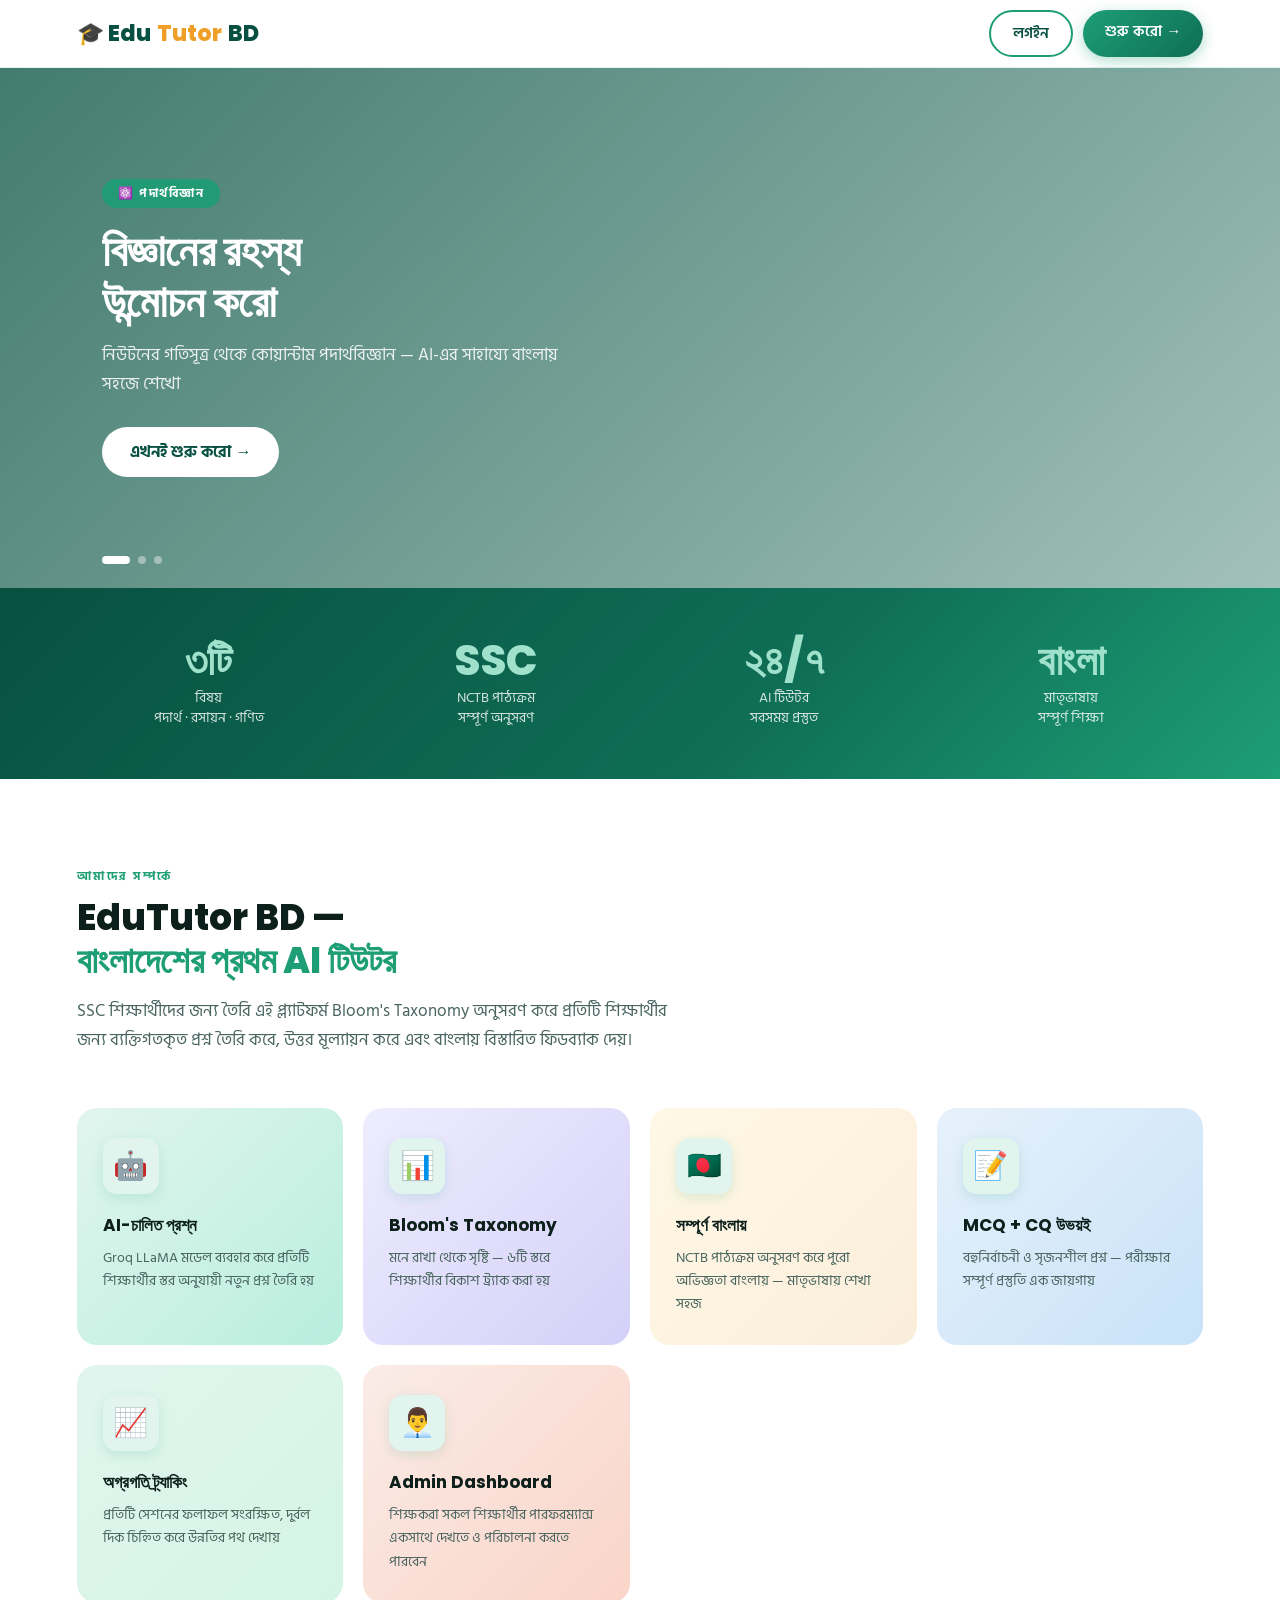
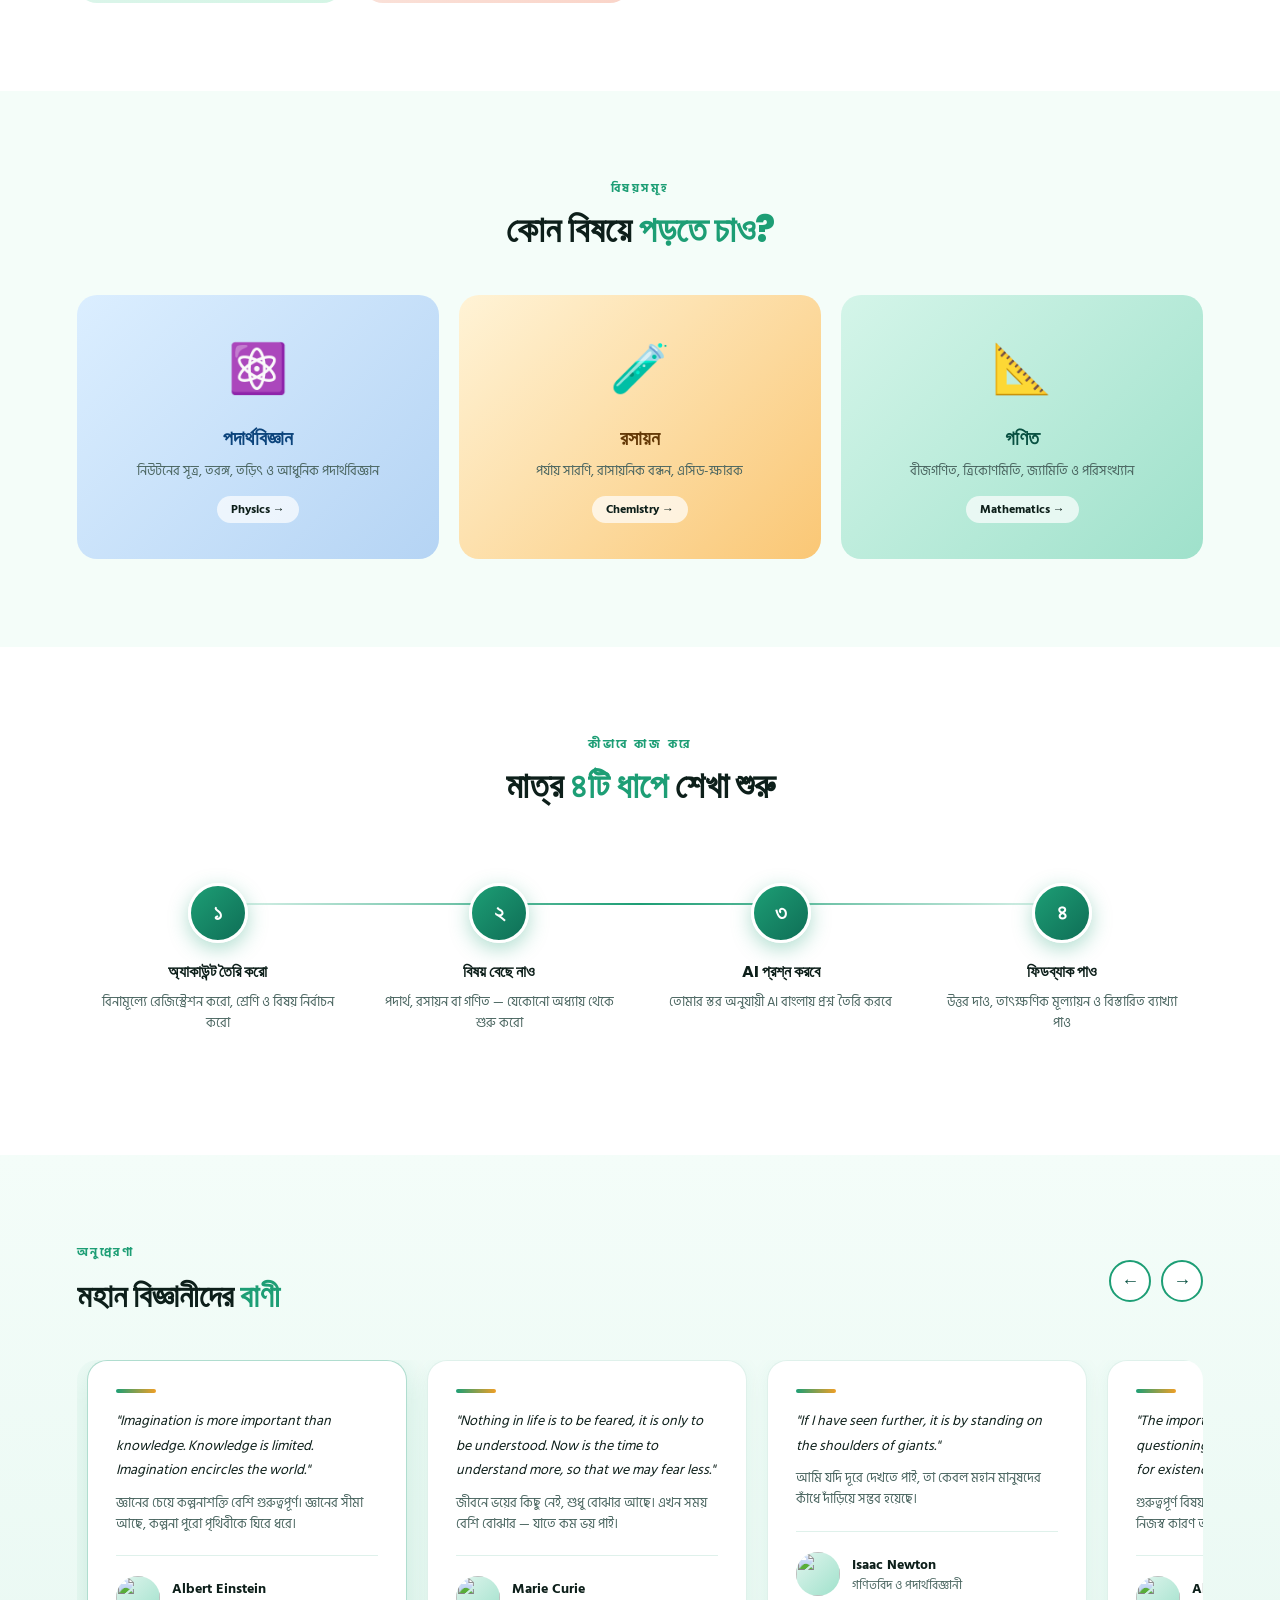
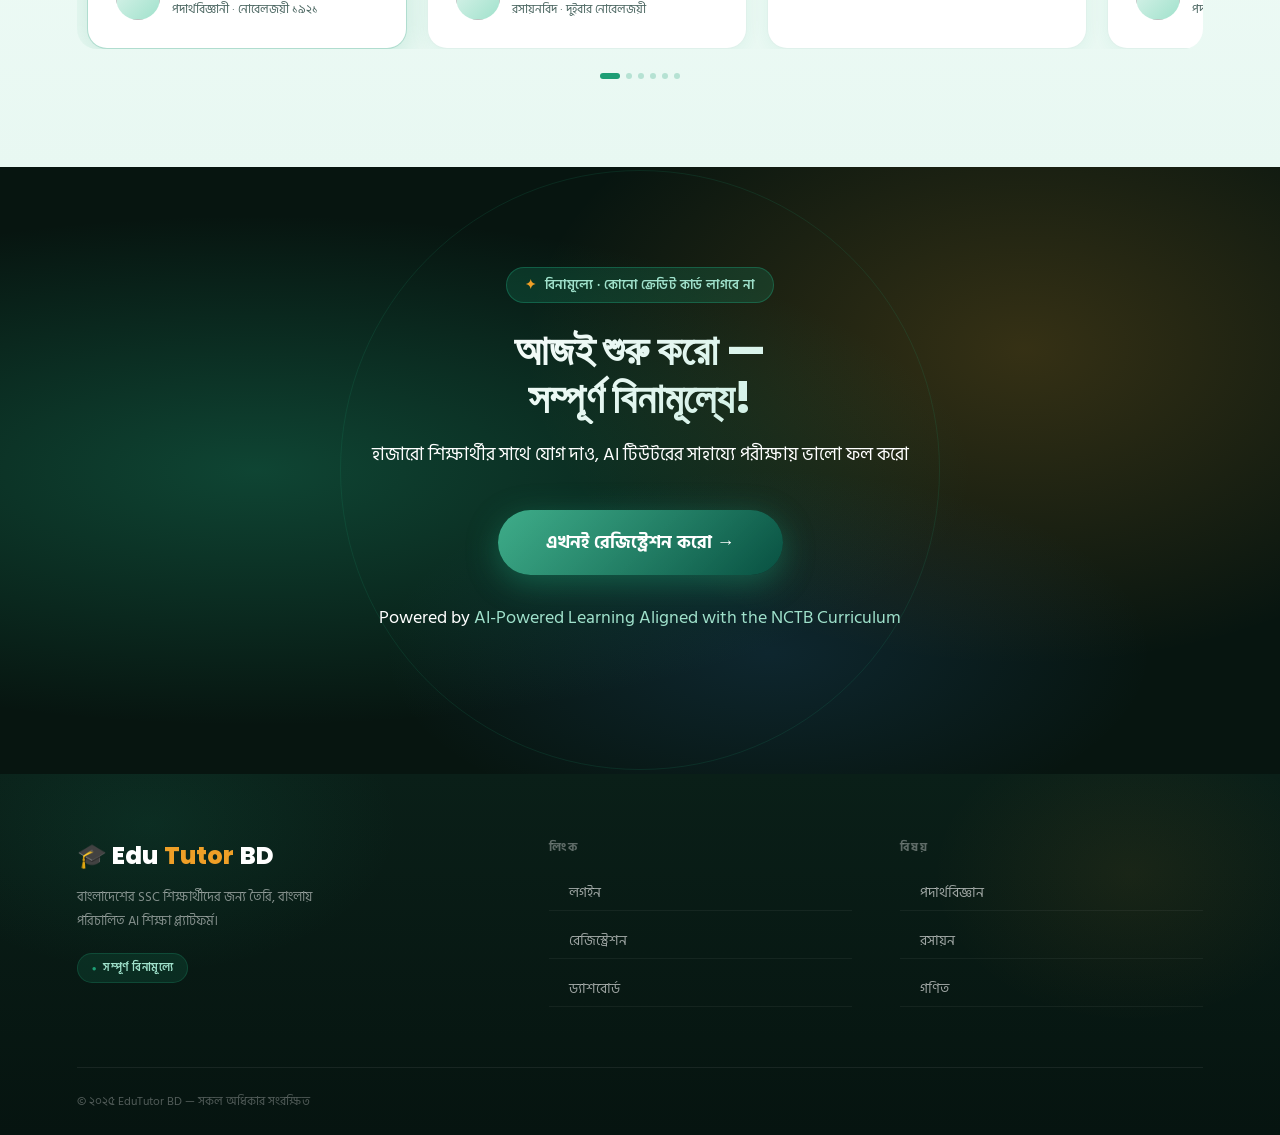
==== commit 67f0fb44: "edu home9" ====
--- a/public/eduhome.html
+++ b/public/eduhome.html
@@ -417,7 +417,7 @@
 <div class="stats-banner">
   <div class="stats-grid">
     <div class="stat-item fade-up"><div class="stat-number">৩টি</div><div class="stat-label">বিষয়<br>পদার্থ · রসায়ন · গণিত</div></div>
-    <div class="stat-item fade-up"><div class="stat-number">SSC/HSC</div><div class="stat-label">NCTB পাঠ্যক্রম<br>সম্পূর্ণ অনুসরণ</div></div>
+    <div class="stat-item fade-up"><div class="stat-number">SSC</div><div class="stat-label">NCTB পাঠ্যক্রম<br>সম্পূর্ণ অনুসরণ</div></div>
     <div class="stat-item fade-up"><div class="stat-number">২৪/৭</div><div class="stat-label">AI টিউটর<br>সবসময় প্রস্তুত</div></div>
     <div class="stat-item fade-up"><div class="stat-number">বাংলা</div><div class="stat-label">মাতৃভাষায়<br>সম্পূর্ণ শিক্ষা</div></div>
   </div>
@@ -428,7 +428,7 @@
   <div class="fade-up">
     <div class="sec-label">আমাদের সম্পর্কে</div>
     <h2 class="sec-title">EduTutor BD —<br><span>বাংলাদেশের প্রথম AI টিউটর</span></h2>
-    <p class="sec-sub">SSC ও HSC শিক্ষার্থীদের জন্য তৈরি এই প্ল্যাটফর্ম Bloom's Taxonomy অনুসরণ করে প্রতিটি শিক্ষার্থীর জন্য ব্যক্তিগতকৃত প্রশ্ন তৈরি করে, উত্তর মূল্যায়ন করে এবং বাংলায় বিস্তারিত ফিডব্যাক দেয়।</p>
+    <p class="sec-sub">SSC শিক্ষার্থীদের জন্য তৈরি এই প্ল্যাটফর্ম Bloom's Taxonomy অনুসরণ করে প্রতিটি শিক্ষার্থীর জন্য ব্যক্তিগতকৃত প্রশ্ন তৈরি করে, উত্তর মূল্যায়ন করে এবং বাংলায় বিস্তারিত ফিডব্যাক দেয়।</p>
   </div>
   <div class="features-grid">
     <div class="feature-card fade-up"><div class="feature-icon">🤖</div><h3>AI-চালিত প্রশ্ন</h3><p>Groq LLaMA মডেল ব্যবহার করে প্রতিটি শিক্ষার্থীর স্তর অনুযায়ী নতুন প্রশ্ন তৈরি হয়</p></div>
@@ -553,7 +553,7 @@
   <div class="footer-inner">
     <div>
       <div class="footer-logo">🎓 Edu<span>Tutor</span> BD</div>
-      <p class="footer-desc">বাংলাদেশের SSC ও HSC শিক্ষার্থীদের জন্য তৈরি, বাংলায় পরিচালিত AI শিক্ষা প্ল্যাটফর্ম।</p>
+      <p class="footer-desc">বাংলাদেশের SSC শিক্ষার্থীদের জন্য তৈরি, বাংলায় পরিচালিত AI শিক্ষা প্ল্যাটফর্ম।</p>
       <div class="footer-tag">সম্পূর্ণ বিনামূল্যে</div>
     </div>
     <div class="footer-col">
@@ -571,11 +571,7 @@
   </div>
   <div class="footer-bottom">
     <div class="footer-copy">© ২০২৫ EduTutor BD — সকল অধিকার সংরক্ষিত</div>
-    <div class="footer-powered">
-      <span class="fp-badge">Groq AI</span>
-      <span class="fp-badge">Supabase</span>
-      <span class="fp-badge">Vercel</span>
-    </div>
+    
   </div>
 </footer>
 
@@ -591,7 +587,7 @@
   slides[cur].classList.add('active');
   dots[cur].classList.add('active');
 }
-setInterval(()=>goSlide((cur+1)%slides.length),3000);
+setInterval(()=>goSlide((cur+1)%slides.length),7000);
 
 // QUOTES CAROUSEL
 const quotes=document.querySelectorAll('.quote-card');
